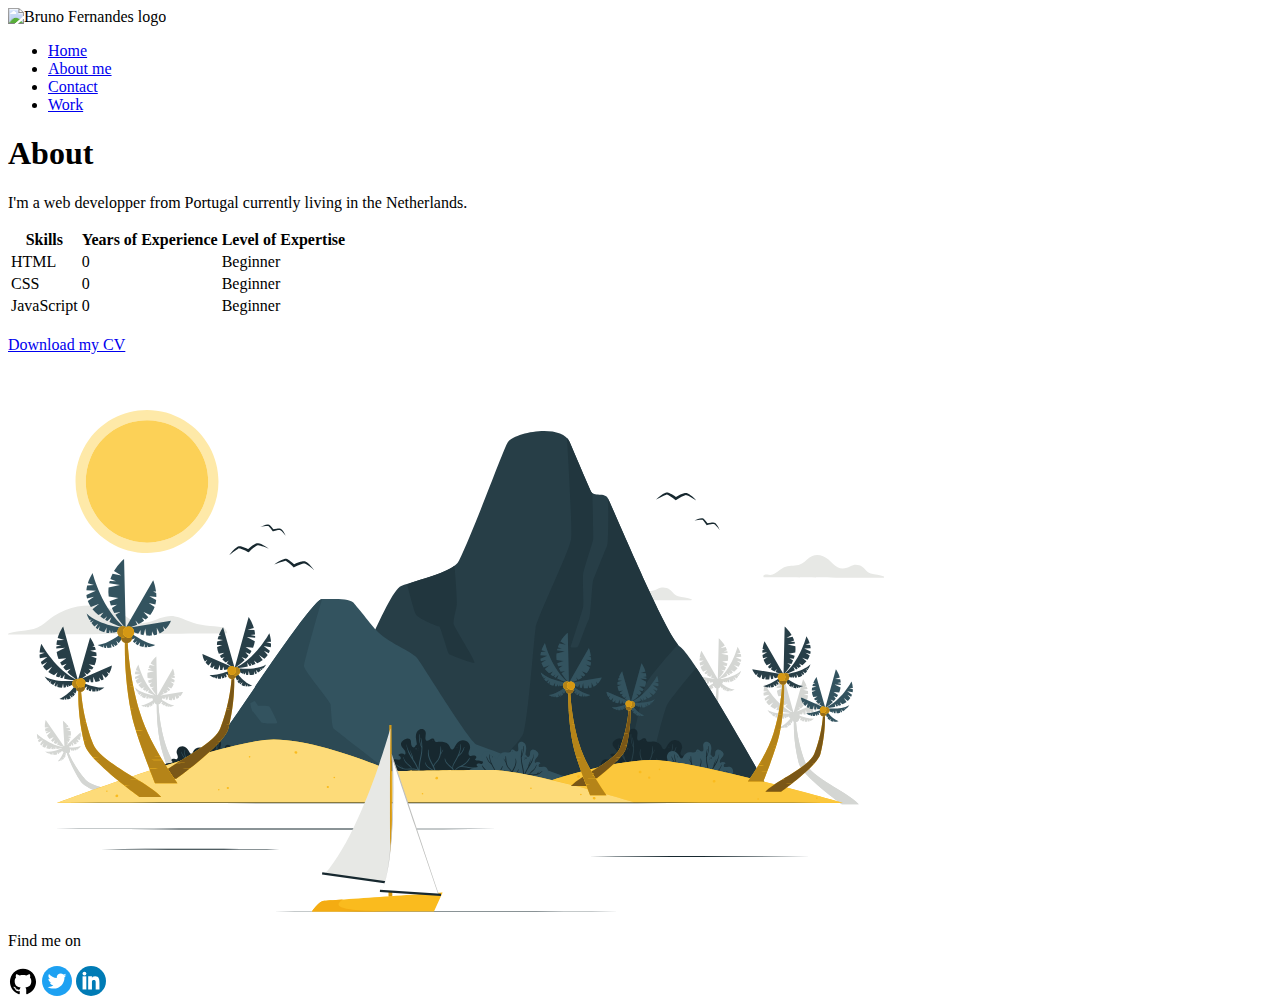
==== about.html @ 353345df "General Changes" ====
<!DOCTYPE html>
<html lang="en">

<head>
  <meta charset="UTF-8">
  <meta name="viewport" content="width=device-width, initial-scale=1.0">
  <title>About Bruno</title>
  <link rel="icon" type="image/png" href="img/favicon-32x32.png" sizes="32x32">
  <link rel="icon" type="image/png" href="img/favicon-16x16.png" sizes="16x16">
  <link rel="stylesheet" type="text/css" href="CSS/style.production.css">
  <link rel="stylesheet" href="https://cdnjs.cloudflare.com/ajax/libs/normalize/8.0.1/normalize.min.css"
    integrity="sha512-NhSC1YmyruXifcj/KFRWoC561YpHpc5Jtzgvbuzx5VozKpWvQ+4nXhPdFgmx8xqexRcpAglTj9sIBWINXa8x5w=="
    crossorigin="anonymous" referrerpolicy="no-referrer">
  <link rel="preconnect" href="https://fonts.googleapis.com">
  <link rel="preconnect" href="https://fonts.gstatic.com" crossorigin>
  <link href="https://fonts.googleapis.com/css2?family=Outfit:wght@400;700&display=swap" rel="stylesheet">
</head>

<body>
  <header class="page-header">
    <img src="img/bruno-logo.png" width="200" alt="Bruno Fernandes logo">
    <nav class="main-navigation page-header__item">
      <ul role="menubar" class="navigation-list">
        <li role="presentation">
          <a href="index.html" role="menuitem" class="navigation-list__item navigation-list__item">Home</a>
        </li>
        <li role="presentation">
          <a href="about.html" role="menuitem" class="navigation-list__item--active">About me</a>
        </li>
        <li role="presentation">
          <a href="contact.html" role="menuitem" class="navigation-list__item">Contact</a>
        </li>
        <li role="presentation">
          <a href="work.html" class="navigation-list__item" role="menuitem">Work</a>
        </li>
      </ul>
    </nav>
  </header>

  <main class="profile">
    <h1>About</h1>
    <p>
      I'm a web developper from Portugal currently living in the Netherlands.
    </p>

    <table>
      <thead>
        <tr>
          <th>Skills</th>
          <th>Years of Experience</th>
          <th>Level of Expertise</th>
        </tr>
      </thead>
      <tbody>
        <tr>
          <td>HTML</td>
          <td>0</td>
          <td>Beginner</td>
        </tr>
        <tr>
          <td>CSS</td>
          <td>0</td>
          <td>Beginner</td>
        </tr>
        <tr>
          <td>JavaScript</td>
          <td>0</td>
          <td>Beginner</td>
        </tr>
      </tbody>
    </table>
    <br>
    <a href="files/cv.pdf" class="button" download>Download my CV</a>
    <br>
    <br>
    <xml version="1.0" encoding="UTF-8" standalone="no">
      <!-- Created with Inkscape (http://www.inkscape.org/) -->

      <svg version="1.1" id="svg1" width="876.44" height="540.41333" viewBox="0 0 876.44 540.41333"
        sodipodi:docname="7185716.svg" inkscape:version="1.3 (0e150ed, 2023-07-21)"
        xmlns:inkscape="http://www.inkscape.org/namespaces/inkscape"
        xmlns:sodipodi="http://sodipodi.sourceforge.net/DTD/sodipodi-0.dtd" xmlns="http://www.w3.org/2000/svg"
        xmlns:svg="http://www.w3.org/2000/svg">
        <defs id="defs1" />

        <g id="g1" inkscape:groupmode="layer" inkscape:label="1">
          <g id="group-R5">
            <path id="path2"
              d="m 4245.75,3150.66 c 49.44,0 1283.16,8.59 1631.64,8.59 24.38,0 -6.43,42.2 -19.86,45.14 -42.86,9.38 -87.49,9.87 -131.04,14.38 -43.7,4.55 -84.35,14.17 -124.88,31.29 -34.28,14.46 -68.49,31.21 -105.63,36.99 -71.8,11.26 -134.77,-27.64 -202.11,-44.82 -43.76,-11.14 -83.49,-6.65 -122.4,16.73 -31.14,18.67 -59.43,41.06 -91.97,57.56 -123.62,62.43 -274.2,68.19 -403.16,18.47 -30.82,-11.94 -60.55,-26.98 -88.19,-45.15 -32.88,-21.57 -61.24,-49.16 -94.23,-70.47 -73.08,-47.3 -163.42,-31.91 -243.12,-59.01 -4.39,-1.47 -9.32,-9.7 -5.05,-9.7"
              style="
                fill: #ffffff;
                fill-opacity: 1;
                fill-rule: nonzero;
                stroke: none;
              " transform="matrix(0.13333333,0,0,-0.13333333,0,540.41333)" />
            <path id="path3"
              d="m 1.63672,2083.85 c 49.43748,0 1283.16328,8.59 1631.64328,8.59 24.37,0 -6.43,42.2 -19.87,45.13 -42.86,9.39 -87.49,9.87 -131.03,14.38 -43.71,4.55 -84.36,14.17 -124.88,31.29 -34.28,14.47 -68.49,31.21 -105.63,37 -71.8,11.25 -134.78,-27.64 -202.11,-44.82 -43.77,-11.15 -83.494,-6.65 -122.405,16.72 -31.136,18.67 -59.425,41.07 -91.972,57.56 -123.613,62.43 -274.195,68.2 -403.153,18.47 -30.828,-11.93 -60.55,-26.98 -88.195,-45.14 -32.879,-21.57 -61.238,-49.16 -94.23,-70.48 -73.082,-47.29 -163.4222,-31.9 -243.12141,-59.01 -4.38281,-1.46 -9.3125,-9.69 -5.04687,-9.69"
              style="
                fill: #e7e8e5;
                fill-opacity: 1;
                fill-rule: nonzero;
                stroke: none;
              " transform="matrix(0.13333333,0,0,-0.13333333,0,540.41333)" />
            <path id="path4"
              d="m 2249.28,3802.15 c 72.16,0 1286.36,-7.99 1362.67,-5.56 5.48,0.15 8.42,8.22 2.98,10.92 -48.11,23.82 -102.68,19.04 -152.66,35.89 -29.42,9.9 -47.48,29.14 -67.89,51.19 -17.62,19.08 -38.07,33.7 -63.18,41.25 -22.21,6.66 -46.23,7.52 -68.79,2.16 -24.64,-5.87 -46.03,-19.98 -69.53,-28.87 -58.33,-22.02 -115.01,-1.1 -156.65,42.07 -34.36,35.57 -68.13,69.14 -114.82,88.3 -39.1,16.05 -82.5,19.39 -121.63,1.68 -44.54,-20.17 -75.1,-60.76 -116.93,-85.16 -49.6,-28.99 -108.9,-22.13 -163.67,-30.87 -54.92,-8.77 -96.83,-54.88 -144.86,-81.44 -16.41,-9.09 -33.22,-16.69 -52.37,-16.22 -10.74,0.28 -21.28,3.17 -31.89,4.51 -16.53,2.04 -32.24,1.56 -43.36,-12.23 -2.71,-3.36 -2.15,-17.62 2.58,-17.62"
              style="
                fill: #ffffff;
                fill-opacity: 1;
                fill-rule: nonzero;
                stroke: none;
              " transform="matrix(0.13333333,0,0,-0.13333333,0,540.41333)" />
            <path id="path5" class="cloud-left"
              d="m 1788.28,3093.52 c 47.72,0 850.77,-5.28 901.24,-3.67 3.63,0.1 5.57,5.44 1.97,7.22 -31.81,15.76 -67.9,12.6 -100.96,23.74 -19.46,6.55 -31.4,19.27 -44.9,33.86 -11.66,12.62 -25.18,22.28 -41.79,27.28 -14.69,4.41 -30.57,4.97 -45.5,1.43 -16.29,-3.89 -30.44,-13.22 -45.98,-19.1 -38.58,-14.56 -76.07,-0.73 -103.61,27.83 -22.72,23.52 -45.06,45.73 -75.94,58.39 -25.85,10.63 -54.56,12.83 -80.44,1.12 -29.46,-13.35 -49.67,-40.19 -77.34,-56.33 -32.8,-19.17 -72.02,-14.63 -108.24,-20.41 -36.33,-5.81 -64.05,-36.3 -95.81,-53.86 -10.86,-6.02 -21.97,-11.04 -34.64,-10.73 -7.1,0.18 -14.07,2.1 -21.09,2.98 -10.94,1.34 -21.33,1.03 -28.68,-8.09 -1.79,-2.22 -1.43,-11.66 1.71,-11.66"
              style="
                fill: #ffffff;
                fill-opacity: 1;
                fill-rule: nonzero;
                stroke: none;
              " transform="matrix(0.13333333,0,0,-0.13333333,0,540.41333)" />
            <path id="path6"
              d="m 4223.51,2344.73 c 47.72,0 850.78,-5.28 901.25,-3.68 3.63,0.11 5.57,5.44 1.97,7.23 -31.82,15.75 -67.91,12.59 -100.97,23.73 -19.45,6.56 -31.4,19.28 -44.9,33.87 -11.65,12.61 -25.18,22.27 -41.78,27.28 -14.7,4.4 -30.58,4.97 -45.5,1.42 -16.3,-3.89 -30.44,-13.21 -45.99,-19.09 -38.57,-14.56 -76.06,-0.73 -103.61,27.82 -22.72,23.53 -45.05,45.73 -75.93,58.4 -25.86,10.62 -54.56,12.82 -80.45,1.11 -29.46,-13.34 -49.66,-40.18 -77.33,-56.32 -32.81,-19.17 -72.03,-14.64 -108.25,-20.42 -36.32,-5.8 -64.05,-36.29 -95.81,-53.86 -10.85,-6.01 -21.97,-11.04 -34.64,-10.73 -7.1,0.19 -14.07,2.1 -21.09,2.98 -10.93,1.35 -21.32,1.04 -28.68,-8.08 -1.78,-2.23 -1.42,-11.66 1.71,-11.66"
              style="
                fill: #e7e8e5;
                fill-opacity: 1;
                fill-rule: nonzero;
                stroke: none;
              " transform="matrix(0.13333333,0,0,-0.13333333,0,540.41333)" />
            <path id="path7"
              d="m 5668.17,2514.52 c 47.72,0 850.78,-5.29 901.25,-3.68 3.63,0.1 5.57,5.44 1.97,7.23 -31.82,15.75 -67.91,12.59 -100.97,23.73 -19.45,6.55 -31.4,19.28 -44.89,33.86 -11.66,12.62 -25.19,22.28 -41.8,27.28 -14.68,4.41 -30.57,4.98 -45.49,1.43 -16.3,-3.89 -30.44,-13.22 -45.99,-19.1 -38.57,-14.56 -76.06,-0.72 -103.6,27.83 -22.73,23.52 -45.06,45.73 -75.94,58.4 -25.86,10.62 -54.56,12.82 -80.45,1.11 -29.45,-13.34 -49.66,-40.18 -77.33,-56.32 -32.8,-19.18 -72.03,-14.64 -108.25,-20.42 -36.32,-5.8 -64.04,-36.3 -95.81,-53.86 -10.85,-6.01 -21.97,-11.04 -34.64,-10.73 -7.1,0.18 -14.07,2.1 -21.09,2.98 -10.93,1.35 -21.32,1.04 -28.68,-8.08 -1.78,-2.23 -1.42,-11.66 1.71,-11.66"
              style="
                fill: #e7e8e5;
                fill-opacity: 1;
                fill-rule: nonzero;
                stroke: none;
              " transform="matrix(0.13333333,0,0,-0.13333333,0,540.41333)" />
            <path id="path8"
              d="m 5907.66,1490.36 c 0,0 -2.48,-177.89 73.26,-368.34 43.68,-109.83 322.93,-223.829 399.54,-310.309 h -127.45 c 0,0 -297.53,212.389 -321.85,307.859 -54.23,212.85 -33.08,373.83 -33.08,373.83 l 9.58,-3.04"
              style="
                fill: #d4d6d3;
                fill-opacity: 1;
                fill-rule: nonzero;
                stroke: none;
              " transform="matrix(0.13333333,0,0,-0.13333333,0,540.41333)" />
            <path id="path9"
              d="m 6380.46,811.711 h -127.45 c 0,0 -4.22,3.008 -11.71,8.48 h 25.78 v 0 0 0 c 0,0 -0.9,0.258 -2.65,0.758 35.83,0.071 71.36,0.141 106.98,0.199 3.27,-3.179 6.29,-6.328 9.05,-9.437 m -9.89,10.258 c -36.77,0.082 -73.46,0.152 -110.45,0.211 -6.89,1.968 -18.76,5.351 -34.94,9.91 -54.38,40.469 -175.5,133.73 -244.64,211.3 1.56,0 3.16,0.05 4.72,0.09 10.59,0.15 21.18,0.4 31.77,0.94 -10.59,0.44 -21.18,0.69 -31.77,0.89 -2.17,0.05 -4.34,0.09 -6.5,0.09 l 0.19,-0.22 c -0.66,0.75 -1.33,1.51 -1.98,2.26 11.31,10.13 22.38,20.36 32.92,30.53 81.66,-91.349 284.71,-182.681 360.68,-256.001 M 5947.1,1086.16 c -7.86,12.16 -13.4,23.43 -15.94,33.41 -30.45,119.52 -37.14,222.69 -37.14,290.18 0,7.5 0.08,14.56 0.22,21.15 3.82,-2.16 8.22,-3.38 12.89,-3.38 0.32,0 0.65,0 0.98,0.02 0.83,0.03 1.64,0.09 2.45,0.2 5.64,-68.42 22.16,-184.52 70.36,-305.72 1,-2.51 2.12,-5.03 3.37,-7.55 -11.48,-9.47 -23.99,-18.92 -37.19,-28.31"
              style="
                fill: #d4d6d3;
                fill-opacity: 1;
                fill-rule: nonzero;
                stroke: none;
              " transform="matrix(0.13333333,0,0,-0.13333333,0,540.41333)" />
            <path id="path10"
              d="m 6165.2,877.98 c 0.98,-0.789 1.97,-1.531 2.9,-2.269 5.03,0.051 10.1,0.098 15.12,0.199 10.59,0.199 21.23,0.442 31.82,0.942 -10.59,0.488 -21.23,0.726 -31.82,0.929 -6.01,0.098 -12.02,0.149 -18.02,0.199"
              style="
                fill: #d4d6d3;
                fill-opacity: 1;
                fill-rule: nonzero;
                stroke: none;
              " transform="matrix(0.13333333,0,0,-0.13333333,0,540.41333)" />
            <path id="path11"
              d="m 6188.54,914.629 c 5.27,-0.297 10.59,-0.399 15.86,-0.637 l 15.91,-0.301 c 6.85,-0.152 13.7,-0.203 20.55,-0.25 -1.29,0.789 -2.52,1.528 -3.8,2.321 -5.56,-0.051 -11.13,-0.102 -16.75,-0.25 l -15.91,-0.293 c -5.27,-0.199 -10.59,-0.348 -15.86,-0.59"
              style="
                fill: #d4d6d3;
                fill-opacity: 1;
                fill-rule: nonzero;
                stroke: none;
              " transform="matrix(0.13333333,0,0,-0.13333333,0,540.41333)" />
            <path id="path12"
              d="m 6224.3,906.449 c 5.32,-0.25 10.6,-0.39 15.91,-0.59 l 13.35,-0.3 c -0.93,0.543 -1.82,1.14 -2.75,1.73 l -10.6,-0.25 c -5.31,-0.199 -10.59,-0.34 -15.91,-0.59"
              style="
                fill: #d4d6d3;
                fill-opacity: 1;
                fill-rule: nonzero;
                stroke: none;
              " transform="matrix(0.13333333,0,0,-0.13333333,0,540.41333)" />
            <path id="path13"
              d="m 5999.15,1023.39 1.28,-1.33 c 6.35,0.14 12.66,0.34 19.01,0.64 -6.74,0.34 -13.54,0.49 -20.29,0.69"
              style="
                fill: #d4d6d3;
                fill-opacity: 1;
                fill-rule: nonzero;
                stroke: none;
              " transform="matrix(0.13333333,0,0,-0.13333333,0,540.41333)" />
            <path id="path14"
              d="m 5978.76,1045.4 1.72,-2.01 c 1.58,0 3.2,0.04 4.78,0.09 10.59,0.15 21.18,0.4 31.77,0.94 -10.59,0.44 -21.18,0.69 -31.77,0.89 -2.17,0.05 -4.34,0.09 -6.5,0.09"
              style="
                fill: #d4d6d3;
                fill-opacity: 1;
                fill-rule: nonzero;
                stroke: none;
              " transform="matrix(0.13333333,0,0,-0.13333333,0,540.41333)" />
            <path id="path15"
              d="m 5924.95,1145.12 0.31,-1.33 c 6.41,0.15 12.86,0.34 19.27,0.66 -6.54,0.29 -13.05,0.5 -19.58,0.67"
              style="
                fill: #d4d6d3;
                fill-opacity: 1;
                fill-rule: nonzero;
                stroke: none;
              " transform="matrix(0.13333333,0,0,-0.13333333,0,540.41333)" />
            <path id="path16"
              d="m 5911.56,1242.58 c 5.3,-0.26 10.6,-0.38 15.9,-0.6 l 14.59,-0.32 -0.46,1.79 -14.13,-0.29 c -5.3,-0.19 -10.6,-0.31 -15.9,-0.58"
              style="
                fill: #d4d6d3;
                fill-opacity: 1;
                fill-rule: nonzero;
                stroke: none;
              " transform="matrix(0.13333333,0,0,-0.13333333,0,540.41333)" />
            <path id="path17"
              d="m 5896.87,1331.24 0.06,-0.74 c 3.16,0.09 6.32,0.24 9.48,0.38 -3.16,0.15 -6.35,0.27 -9.54,0.36" style="
                fill: #d4d6d3;
                fill-opacity: 1;
                fill-rule: nonzero;
                stroke: none;
              " transform="matrix(0.13333333,0,0,-0.13333333,0,540.41333)" />
            <path id="path18"
              d="m 5923.67,1254.52 c 5.09,-0.27 10.2,-0.39 15.28,-0.56 l -0.28,1.14 c -4.99,-0.19 -10.01,-0.31 -15,-0.58"
              style="
                fill: #d4d6d3;
                fill-opacity: 1;
                fill-rule: nonzero;
                stroke: none;
              " transform="matrix(0.13333333,0,0,-0.13333333,0,540.41333)" />
            <path id="path19"
              d="m 6001.07,1638.33 -32.53,-0.28 31.98,-12.05 c -1.23,-13.63 -4.62,-27.65 -11,-41.63 l -34.15,6.04 27.68,-18.42 c -2.55,-4.33 -5.41,-8.63 -8.63,-12.89 l -20.32,4.5 13.9,-12.47 c -6.12,-7.13 -13.26,-14.17 -21.53,-21.01 l -18.69,12.59 13.11,-17.04 c -13.6,-10.55 -30,-20.63 -49.65,-30.04 l 71.76,252.26 c 0,0 14.87,-19.33 26.03,-48.47 -13.5,-3.15 -13.5,-3.15 -13.5,-3.15 l 16.06,-3.89 c 1.87,-5.53 3.6,-11.34 5.03,-17.41 l -32.7,-4.69 35.56,-10.18 c 1.03,-7.06 1.61,-14.33 1.59,-21.77"
              style="
                fill: #d4d6d3;
                fill-opacity: 1;
                fill-rule: nonzero;
                stroke: none;
              " transform="matrix(0.13333333,0,0,-0.13333333,0,540.41333)" />
            <path id="path20"
              d="m 6075.6,1536.72 -15.12,11.04 10.87,-17.63 c -4.58,-6.53 -10.22,-12.97 -17.18,-18.88 l -19.97,22.31 8.81,-30.52 c -4.05,-2.57 -8.45,-4.94 -13.2,-7.07 l -13.54,16.28 4.18,-20.03 c -7.57,-2.64 -15.94,-4.73 -25.22,-6.07 l -12.9,31.03 -0.76,-32.44 c -4.43,-0.29 -9.04,-0.42 -13.83,-0.38 l -5.26,21.18 -6.65,-20.73 c -18.57,1.14 -39.68,4.67 -63.68,11.21 l 198.69,86.58 c 0,0 -1.26,-22.45 -15.24,-45.88"
              style="
                fill: #d4d6d3;
                fill-opacity: 1;
                fill-rule: nonzero;
                stroke: none;
              " transform="matrix(0.13333333,0,0,-0.13333333,0,540.41333)" />
            <path id="path21"
              d="m 5892.17,1495.67 c -25.29,16.29 -45.92,33 -62.63,49.8 l 19.24,19.09 -26.49,-11.55 c -6.1,6.58 -11.62,13.18 -16.58,19.76 l 19.27,20.99 -27.1,-9.96 c -3.9,5.83 -7.4,11.64 -10.51,17.43 l 36.44,24.49 -45.92,-4.19 c -5.62,14.04 -9.15,27.81 -11.1,41.12 v 0.02 l 49.22,24.82 -51.04,-4.27 c -0.14,3.72 -0.14,7.37 -0.04,10.98 l 28.49,5.99 -27.94,4.19 c 0.75,9.25 2.14,18.07 3.97,26.46 l 42.44,1.56 -38.96,12.17 c 11.76,40.82 32.24,67.35 32.24,67.35 l 87,-316.25"
              style="
                fill: #d4d6d3;
                fill-opacity: 1;
                fill-rule: nonzero;
                stroke: none;
              " transform="matrix(0.13333333,0,0,-0.13333333,0,540.41333)" />
            <path id="path22"
              d="m 5810.64,1505.62 2.99,24.6 -13.61,-22 H 5800 c -3.95,1.03 -7.92,2.14 -11.91,3.36 l 5.47,17.9 -11.81,-15.92 c -6.45,2.1 -12.9,4.45 -19.28,7.07 l 9.67,22.22 -20.58,-17.42 c -11.86,5.57 -23.27,12.18 -33.68,20.04 l 23.06,31.26 -33.14,-22.99 c -7.83,7.05 -14.91,14.96 -20.86,23.83 l 23.97,26.18 -30.17,-15.94 c -2.63,4.92 -4.96,10.09 -6.91,15.55 l 38.3,29.93 -43.91,-8.23 c -1.19,7.22 -1.83,14.84 -1.82,22.9 l 30.55,9.66 -30.18,1.47 c 1.03,15.71 4.32,32.9 10.3,51.76 0,0 86.61,-160.9 215.09,-215.18 0,0 -37.27,-0.15 -81.52,9.95"
              style="
                fill: #d4d6d3;
                fill-opacity: 1;
                fill-rule: nonzero;
                stroke: none;
              " transform="matrix(0.13333333,0,0,-0.13333333,0,540.41333)" />
            <path id="path23"
              d="m 5840.76,1461.47 -7.83,9.41 4.65,-10.69 c -3.01,-1.18 -6,-2.19 -8.94,-3.08 l -7.14,13.35 -0.34,-15.28 c -4.39,-0.99 -8.7,-1.65 -12.89,-2.04 l -3.91,24.06 -5.99,-24.44 c -9.69,0.08 -18.78,1.67 -27.23,4.25 l -0.69,18.95 -5.86,-16.68 c -3.63,1.4 -7.13,2.96 -10.5,4.68 l 6.77,22.21 -14.45,-17.93 c -6.18,3.75 -11.84,7.91 -16.96,12.2 l 7.44,14.25 -11.14,-11.04 c -1.88,1.7 -3.7,3.4 -5.4,5.09 l 5.4,8.16 -8.65,-4.89 c -13.61,14.16 -20.93,26.7 -20.93,26.7 72.23,-42.22 196.38,-22.73 196.38,-22.73 -18.3,-16.71 -35.61,-27.78 -51.79,-34.51"
              style="
                fill: #d4d6d3;
                fill-opacity: 1;
                fill-rule: nonzero;
                stroke: none;
              " transform="matrix(0.13333333,0,0,-0.13333333,0,540.41333)" />
            <path id="path24"
              d="m 6016.76,1435.54 -5.58,9.15 1.34,-10.65 c -3.71,-1.21 -7.68,-2.22 -11.85,-2.95 l -3.29,17.38 -2.71,-18.22 c -5.84,-0.6 -12.05,-0.63 -18.57,0.2 l -1.6,17.51 -7.48,-15.87 c -3.98,0.96 -8.03,2.23 -12.18,3.9 l 3.81,14.62 -8.68,-12.49 c -3.06,1.4 -6.14,3.04 -9.25,4.89 l 5.89,17.9 -15.49,-11.52 c -2.98,2.2 -5.98,4.59 -9.01,7.25 l 6.49,9.14 -10.02,-5.95 c -9.86,9.18 -19.92,20.93 -29.98,35.71 0,0 91.41,-45.77 158.4,-41.96 0,0 -11.52,-11.03 -30.24,-18.04"
              style="
                fill: #d4d6d3;
                fill-opacity: 1;
                fill-rule: nonzero;
                stroke: none;
              " transform="matrix(0.13333333,0,0,-0.13333333,0,540.41333)" />
            <path id="path25"
              d="m 5877.22,1419.39 -13.92,8.24 10.5,-13.99 c -2.68,-4.09 -5.54,-7.69 -8.59,-10.81 l -11.6,6.48 7.9,-10 c -1.6,-1.47 -3.27,-2.8 -4.98,-4.04 l -14.34,12.97 7.48,-17.27 c -5.98,-3.28 -12.2,-5.43 -18.29,-6.8 l -9,11.65 2.5,-12.77 c -2.99,-0.41 -5.91,-0.64 -8.75,-0.76 l -5.22,12.26 0.14,-12.28 c -16.18,0.29 -28.28,4.48 -28.28,4.48 65.85,26.22 109.2,101.89 109.2,101.89 -0.46,-31.1 -6.17,-53.41 -14.75,-69.25"
              style="
                fill: #d4d6d3;
                fill-opacity: 1;
                fill-rule: nonzero;
                stroke: none;
              " transform="matrix(0.13333333,0,0,-0.13333333,0,540.41333)" />
            <path id="path26"
              d="m 5933.42,1454.78 c 0.54,-14.51 -10.8,-26.71 -25.31,-27.24 -14.52,-0.54 -26.71,10.8 -27.25,25.31 -0.53,14.52 10.8,26.72 25.32,27.25 14.51,0.53 26.71,-10.8 27.24,-25.32"
              style="
                fill: #d4d6d3;
                fill-opacity: 1;
                fill-rule: nonzero;
                stroke: none;
              " transform="matrix(0.13333333,0,0,-0.13333333,0,540.41333)" />
            <path id="path27"
              d="m 5907.13,1427.52 c -13.17,0 -24.23,9.75 -26.03,22.62 0.82,-0.08 1.64,-0.12 2.48,-0.12 0.32,0 0.65,0.01 0.98,0.02 6.55,0.24 12.46,2.86 16.91,6.99 2.59,-0.85 5.35,-1.31 8.22,-1.31 0.32,0 0.65,0.01 0.98,0.02 8.11,0.3 15.22,4.23 19.83,10.18 1.74,-3.35 2.78,-7.12 2.92,-11.14 0.02,-0.34 0.02,-0.68 0.02,-1.02 -0.02,-14.06 -11.16,-25.7 -25.33,-26.22 -0.33,-0.02 -0.66,-0.02 -0.98,-0.02"
              style="
                fill: #d4d6d3;
                fill-opacity: 1;
                fill-rule: nonzero;
                stroke: none;
              " transform="matrix(0.13333333,0,0,-0.13333333,0,540.41333)" />
            <path id="path28"
              d="m 5909.88,1477.29 c 0.53,-14.52 -10.8,-26.72 -25.32,-27.25 -14.51,-0.53 -26.71,10.8 -27.24,25.31 -0.54,14.52 10.8,26.72 25.31,27.25 14.52,0.53 26.71,-10.8 27.25,-25.31"
              style="
                fill: #d4d6d3;
                fill-opacity: 1;
                fill-rule: nonzero;
                stroke: none;
              " transform="matrix(0.13333333,0,0,-0.13333333,0,540.41333)" />
            <path id="path29"
              d="m 5883.58,1450.02 c -12.29,0 -22.74,8.5 -25.54,20.1 -0.41,1.68 -0.66,3.43 -0.72,5.23 -0.02,0.34 -0.02,0.68 -0.02,1.02 0.02,14.06 11.16,25.71 25.33,26.23 0.33,0.01 0.66,0.02 0.98,0.02 2.87,0 5.63,-0.46 8.22,-1.31 -5.19,-4.81 -8.42,-11.68 -8.42,-19.24 -0.01,-0.34 0,-0.68 0.01,-1.02 0.42,-11.3 7.91,-20.67 18.05,-24.02 -4.45,-4.13 -10.36,-6.75 -16.91,-6.99 -0.33,-0.01 -0.66,-0.02 -0.98,-0.02"
              style="
                fill: #d4d6d3;
                fill-opacity: 1;
                fill-rule: nonzero;
                stroke: none;
              " transform="matrix(0.13333333,0,0,-0.13333333,0,540.41333)" />
            <path id="path30"
              d="m 5935.98,1482.98 c 0.54,-14.51 -10.8,-26.71 -25.31,-27.24 -14.52,-0.54 -26.71,10.8 -27.25,25.31 -0.53,14.52 10.8,26.72 25.32,27.25 14.51,0.53 26.71,-10.8 27.24,-25.32"
              style="
                fill: #d4d6d3;
                fill-opacity: 1;
                fill-rule: nonzero;
                stroke: none;
              " transform="matrix(0.13333333,0,0,-0.13333333,0,540.41333)" />
            <path id="path31"
              d="m 5909.69,1455.72 c -2.87,0 -5.63,0.46 -8.22,1.31 -10.14,3.35 -17.63,12.72 -18.05,24.02 -0.01,0.34 -0.02,0.68 -0.01,1.02 0.01,14.06 11.15,25.71 25.33,26.23 0.33,0.01 0.65,0.02 0.98,0.02 14.08,0 25.74,-11.15 26.26,-25.34 0.02,-0.34 0.02,-0.68 0.02,-1.01 -0.02,-14.07 -11.16,-25.71 -25.33,-26.23 -0.33,-0.01 -0.66,-0.02 -0.98,-0.02"
              style="
                fill: #d4d6d3;
                fill-opacity: 1;
                fill-rule: nonzero;
                stroke: none;
              " transform="matrix(0.13333333,0,0,-0.13333333,0,540.41333)" />
            <path id="path32"
              d="m 5316.56,1737.38 c 0,0 1.95,-179.36 -57.61,-371.39 -34.34,-110.74 -106.43,-225.69 -166.67,-312.89 h 100.21 c 0,0 86.47,214.15 105.59,310.42 42.64,214.6 26.01,376.93 26.01,376.93 l -7.53,-3.07"
              style="
                fill: #d4d6d3;
                fill-opacity: 1;
                fill-rule: nonzero;
                stroke: none;
              " transform="matrix(0.13333333,0,0,-0.13333333,0,540.41333)" />
            <path id="path33"
              d="m 5325,1576.25 v 0.01 l 0.04,0.66 c -0.01,-0.23 -0.02,-0.44 -0.04,-0.67 m -0.4,0.68 c -5.56,9.17 -11.1,18.31 -16.61,27.36 3.35,29.19 5.4,54.84 6.64,75.64 1.58,-0.32 3.21,-0.48 4.86,-0.48 1.71,0 3.44,0.18 5.18,0.54 0.81,0.18 1.61,0.39 2.38,0.63 0.15,-7.54 0.24,-15.73 0.24,-24.52 -0.01,-22.64 -0.59,-49.27 -2.25,-79.16 -0.15,0 -0.3,-0.01 -0.44,-0.01"
              style="
                fill: #d4d6d3;
                fill-opacity: 1;
                fill-rule: nonzero;
                stroke: none;
              " transform="matrix(0.13333333,0,0,-0.13333333,0,540.41333)" />
            <path id="path34"
              d="m 5218.59,1119.94 -0.88,-2.33 c -4.85,0.05 -9.72,0.12 -14.57,0.24 -8.33,0.2 -16.69,0.41 -25.02,0.93 8.33,0.51 16.69,0.73 25.02,0.92 5.14,0.15 10.31,0.2 15.45,0.24"
              style="
                fill: #d4d6d3;
                fill-opacity: 1;
                fill-rule: nonzero;
                stroke: none;
              " transform="matrix(0.13333333,0,0,-0.13333333,0,540.41333)" />
            <path id="path35"
              d="m 5209.77,1156.86 c -4.17,-0.27 -8.33,-0.39 -12.5,-0.61 l -12.5,-0.32 c -8.36,-0.24 -16.69,-0.26 -25.02,-0.29 h -0.71 l 1.49,2.44 c 8.06,-0.03 16.15,-0.05 24.24,-0.3 l 12.5,-0.31 c 4.17,-0.22 8.33,-0.34 12.5,-0.61"
              style="
                fill: #d4d6d3;
                fill-opacity: 1;
                fill-rule: nonzero;
                stroke: none;
              " transform="matrix(0.13333333,0,0,-0.13333333,0,540.41333)" />
            <path id="path36"
              d="m 5196.81,1173.06 c -4.17,-0.27 -8.34,-0.39 -12.5,-0.58 l -12.5,-0.34 c -0.98,-0.03 -1.95,-0.05 -2.93,-0.08 l 1.17,1.98 1.76,-0.03 12.5,-0.34 c 4.16,-0.22 8.33,-0.34 12.5,-0.61"
              style="
                fill: #d4d6d3;
                fill-opacity: 1;
                fill-rule: nonzero;
                stroke: none;
              " transform="matrix(0.13333333,0,0,-0.13333333,0,540.41333)" />
            <path id="path37"
              d="m 5271,1266.58 -0.49,-1.44 c -5.53,0.14 -11.04,0.37 -16.57,0.71 5.68,0.34 11.36,0.56 17.06,0.73" style="
                fill: #d4d6d3;
                fill-opacity: 1;
                fill-rule: nonzero;
                stroke: none;
              " transform="matrix(0.13333333,0,0,-0.13333333,0,540.41333)" />
            <path id="path38"
              d="m 5278.09,1288.82 -0.71,-2.19 c -2.72,0.02 -5.43,0.07 -8.16,0.15 -8.33,0.19 -16.66,0.43 -25,0.95 8.34,0.48 16.67,0.73 25,0.92 2.95,0.08 5.92,0.12 8.87,0.17"
              style="
                fill: #d4d6d3;
                fill-opacity: 1;
                fill-rule: nonzero;
                stroke: none;
              " transform="matrix(0.13333333,0,0,-0.13333333,0,540.41333)" />
            <path id="path39"
              d="m 5302.97,1389.28 -0.25,-1.34 c -5.04,0.15 -10.11,0.34 -15.15,0.66 5.14,0.29 10.26,0.51 15.4,0.68"
              style="
                fill: #d4d6d3;
                fill-opacity: 1;
                fill-rule: nonzero;
                stroke: none;
              " transform="matrix(0.13333333,0,0,-0.13333333,0,540.41333)" />
            <path id="path40"
              d="m 5313.49,1487.55 c -4.16,-0.27 -8.33,-0.39 -12.5,-0.61 l -11.47,-0.32 0.36,1.8 11.11,-0.29 c 4.17,-0.19 8.34,-0.32 12.5,-0.58"
              style="
                fill: #d4d6d3;
                fill-opacity: 1;
                fill-rule: nonzero;
                stroke: none;
              " transform="matrix(0.13333333,0,0,-0.13333333,0,540.41333)" />
            <path id="path41"
              d="m 5325.04,1576.94 -0.05,-0.75 c -2.48,0.1 -4.97,0.24 -7.45,0.39 2.48,0.14 4.99,0.27 7.5,0.36" style="
                fill: #d4d6d3;
                fill-opacity: 1;
                fill-rule: nonzero;
                stroke: none;
              " transform="matrix(0.13333333,0,0,-0.13333333,0,540.41333)" />
            <path id="path42"
              d="m 5303.97,1499.58 c -4,-0.26 -8.02,-0.39 -12.02,-0.56 l 0.22,1.15 c 3.93,-0.2 7.87,-0.32 11.8,-0.59"
              style="
                fill: #d4d6d3;
                fill-opacity: 1;
                fill-rule: nonzero;
                stroke: none;
              " transform="matrix(0.13333333,0,0,-0.13333333,0,540.41333)" />
            <path id="path43"
              d="m 5190.84,1852.2 29.94,7.22 -26.59,-18.41 c 4.26,-12.24 10.59,-24.33 19.67,-35.71 l 29.97,13.4 -21.18,-23.27 c 3.33,-3.39 6.95,-6.69 10.88,-9.86 l 17.63,8.81 -9.9,-14.65 c 7.26,-5.15 15.43,-9.97 24.6,-14.35 l 14.27,15.86 -8.12,-18.67 c 14.91,-6.56 32.29,-12.04 52.49,-16.17 l -123.88,215.16 c 0,0 -9.21,-21.16 -12.76,-50.49 13.13,0.21 13.13,0.21 13.13,0.21 l -13.86,-7.27 c -0.45,-5.5 -0.7,-11.24 -0.62,-17.14 l 31.11,3.21 -30.31,-17.52 c 0.67,-6.72 1.81,-13.52 3.53,-20.36"
              style="
                fill: #d4d6d3;
                fill-opacity: 1;
                fill-rule: nonzero;
                stroke: none;
              " transform="matrix(0.13333333,0,0,-0.13333333,0,540.41333)" />
            <path id="path44"
              d="m 5145.76,1741.76 11.34,13.62 -5.92,-18.69 c 5.7,-4.95 12.37,-9.56 20.11,-13.4 l 13.21,25.08 -1.07,-30.05 c 4.31,-1.42 8.89,-2.59 13.75,-3.45 l 8.69,18.05 0.76,-19.35 c 7.56,-0.68 15.73,-0.68 24.56,0.22 l 4.71,31.47 8.16,-29.62 c 4.13,0.75 8.39,1.69 12.79,2.83 l -0.04,20.66 10.87,-17.51 c 16.79,5.32 35.37,13.41 55.9,24.94 l -202.36,33.83 c 0,0 6.31,-20.33 24.54,-38.63"
              style="
                fill: #d4d6d3;
                fill-opacity: 1;
                fill-rule: nonzero;
                stroke: none;
              " transform="matrix(0.13333333,0,0,-0.13333333,0,540.41333)" />
            <path id="path45"
              d="m 5323.64,1746.23 c 19.48,20.77 34.59,40.85 46.07,60.13 l -22.06,13.1 26.98,-4.52 c 4.1,7.45 7.64,14.78 10.69,21.96 l -22.52,14.85 27.18,-2.92 c 2.24,6.25 4.11,12.39 5.64,18.42 l -39.09,14.12 43.13,6.7 c 1.94,14.19 2.01,27.65 0.74,40.32 v 0.02 l -50.91,11.47 47.86,7.81 c -0.73,3.45 -1.57,6.8 -2.5,10.1 l -27.53,-1.05 24.69,10.27 c -2.81,8.32 -6.12,16.11 -9.72,23.38 l -39.34,-8.32 32.98,20.13 c -20.18,34.79 -45.09,54.44 -45.09,54.44 l -7.2,-310.41"
              style="
                fill: #d4d6d3;
                fill-opacity: 1;
                fill-rule: nonzero;
                stroke: none;
              " transform="matrix(0.13333333,0,0,-0.13333333,0,540.41333)" />
            <path id="path46"
              d="m 5396.23,1774.11 -8.4,21.89 17.56,-17.07 0.01,0.01 c 3.39,1.85 6.78,3.78 10.16,5.82 l -9.13,15.18 14.5,-11.91 c 5.45,3.42 10.83,7.05 16.09,10.93 l -14,18.18 22.91,-11.27 c 9.6,7.85 18.57,16.54 26.32,26.15 l -28.36,23.41 35.71,-13.5 c 5.58,8.28 10.26,17.17 13.68,26.68 l -28.02,18.53 31.36,-7.7 c 1.29,5.13 2.24,10.41 2.78,15.87 l -42.05,18.68 42.21,2.53 c -0.57,6.91 -1.73,14.06 -3.59,21.45 l -30.27,1.85 27.37,8.29 c -4.55,14.19 -11.53,29.22 -21.36,45.16 0,0 -42.54,-167.66 -148.06,-247.04 0,0 34.27,8.43 72.58,27.88"
              style="
                fill: #d4d6d3;
                fill-opacity: 1;
                fill-rule: nonzero;
                stroke: none;
              " transform="matrix(0.13333333,0,0,-0.13333333,0,540.41333)" />
            <path id="path47"
              d="m 5378.71,1726.63 5.03,10.45 -1.81,-10.89 c 3.04,-0.39 6.01,-0.63 8.91,-0.77 l 3.5,13.9 3.83,-13.95 c 4.25,0.1 8.36,0.48 12.3,1.09 l -1.95,22.99 11.13,-21.07 c 8.87,2.31 16.86,5.85 24.02,10.17 l -3.72,17.55 9.22,-13.97 c 3.01,2.12 5.87,4.37 8.56,6.72 l -11.31,18.84 17.38,-13.15 c 4.81,4.86 9.06,9.99 12.77,15.11 l -10.11,11.37 12.77,-7.59 c 1.34,2 2.62,3.98 3.79,5.92 l -6.83,6.26 9.07,-2.5 c 9.24,16.13 13.08,29.33 13.08,29.33 -56.63,-55.38 -175.12,-66.01 -175.12,-66.01 20.65,-11.14 39.09,-17.33 55.49,-19.8"
              style="
                fill: #d4d6d3;
                fill-opacity: 1;
                fill-rule: nonzero;
                stroke: none;
              " transform="matrix(0.13333333,0,0,-0.13333333,0,540.41333)" />
            <path id="path48"
              d="m 5223.05,1662.37 3.03,9.69 1.21,-10.1 c 3.69,-0.25 7.56,-0.27 11.56,0.03 l -0.98,16.71 6.68,-16.11 c 5.51,0.79 11.22,2.19 17.01,4.45 l -2.56,16.45 10.52,-12.85 c 3.44,1.79 6.86,3.89 10.29,6.38 l -6.86,12.54 10.85,-9.47 c 2.48,1.99 4.94,4.2 7.36,6.62 l -9.52,15.09 16.87,-7.02 c 2.23,2.7 4.44,5.59 6.61,8.72 l -8.06,6.91 10.56,-3.17 c 6.96,10.71 13.49,23.8 19.33,39.69 0,0 -73.43,-63.05 -135.81,-74.95 0,0 13.11,-7.47 31.91,-9.61"
              style="
                fill: #d4d6d3;
                fill-opacity: 1;
                fill-rule: nonzero;
                stroke: none;
              " transform="matrix(0.13333333,0,0,-0.13333333,0,540.41333)" />
            <path id="path49"
              d="m 5354.9,1679.62 10.89,10.76 -6.42,-15.26 c 3.4,-3.14 6.85,-5.79 10.37,-7.95 l 9.16,8.61 -4.95,-11 c 1.81,-0.97 3.64,-1.81 5.5,-2.56 l 10.19,15.21 -2.9,-17.59 c 6.25,-1.63 12.45,-2.18 18.35,-2.03 l 5.59,12.76 0.64,-12.3 c 2.84,0.31 5.58,0.77 8.21,1.32 l 1.98,12.46 2.7,-11.32 c 14.78,3.99 24.93,10.62 24.93,10.62 -66.5,8.94 -123.7,68.46 -123.7,68.46 7.58,-28.45 17.94,-47.62 29.46,-60.19"
              style="
                fill: #d4d6d3;
                fill-opacity: 1;
                fill-rule: nonzero;
                stroke: none;
              " transform="matrix(0.13333333,0,0,-0.13333333,0,540.41333)" />
            <path id="path50"
              d="m 5295.16,1699.2 c 2.84,-13.46 16.06,-22.05 29.51,-19.21 13.45,2.85 22.05,16.06 19.2,29.52 -2.85,13.45 -16.06,22.04 -29.51,19.2 -13.45,-2.85 -22.05,-16.06 -19.2,-29.51"
              style="
                fill: #d4d6d3;
                fill-opacity: 1;
                fill-rule: nonzero;
                stroke: none;
              " transform="matrix(0.13333333,0,0,-0.13333333,0,540.41333)" />
            <path id="path51"
              d="m 5319.49,1679.45 c -11.51,0 -21.85,8.03 -24.33,19.75 -0.37,1.73 -0.55,3.46 -0.55,5.16 0,1.96 0.23,3.88 0.67,5.74 4.31,-3.39 9.7,-5.34 15.38,-5.34 1.71,0 3.44,0.18 5.17,0.54 2.98,0.63 5.72,1.77 8.15,3.31 3.6,-1.98 7.7,-3.08 11.96,-3.08 1.71,0 3.44,0.18 5.18,0.54 1.08,0.23 2.14,0.53 3.15,0.89 0.1,-0.88 0.14,-1.76 0.14,-2.62 0,-2.91 -0.51,-5.74 -1.46,-8.39 -2.82,-7.85 -9.52,-14.1 -18.28,-15.96 -1.74,-0.36 -3.47,-0.54 -5.18,-0.54"
              style="
                fill: #d4d6d3;
                fill-opacity: 1;
                fill-rule: nonzero;
                stroke: none;
              " transform="matrix(0.13333333,0,0,-0.13333333,0,540.41333)" />
            <path id="path52"
              d="m 5311.61,1725.27 c 2.85,-13.45 16.06,-22.04 29.51,-19.2 13.45,2.85 22.05,16.06 19.2,29.51 -2.85,13.45 -16.06,22.05 -29.51,19.2 -13.45,-2.84 -22.05,-16.06 -19.2,-29.51"
              style="
                fill: #d4d6d3;
                fill-opacity: 1;
                fill-rule: nonzero;
                stroke: none;
              " transform="matrix(0.13333333,0,0,-0.13333333,0,540.41333)" />
            <path id="path53"
              d="m 5335.94,1705.53 c -4.26,0 -8.36,1.1 -11.96,3.08 7.13,4.51 11.6,12.44 11.6,21.04 0,1.7 -0.18,3.43 -0.55,5.16 -1.56,7.38 -6.24,13.3 -12.37,16.67 2.43,1.54 5.17,2.67 8.15,3.3 1.74,0.37 3.47,0.55 5.18,0.55 11.51,0 21.85,-8.03 24.33,-19.75 0.37,-1.73 0.54,-3.46 0.54,-5.17 0.01,-11.51 -8.02,-21.86 -19.74,-24.34 -1.74,-0.36 -3.47,-0.54 -5.18,-0.54"
              style="
                fill: #d4d6d3;
                fill-opacity: 1;
                fill-rule: nonzero;
                stroke: none;
              " transform="matrix(0.13333333,0,0,-0.13333333,0,540.41333)" />
            <path id="path54"
              d="m 5286.32,1724.5 c 2.85,-13.45 16.06,-22.04 29.51,-19.2 13.46,2.85 22.05,16.06 19.2,29.51 -2.84,13.45 -16.05,22.05 -29.5,19.21 -13.46,-2.85 -22.05,-16.06 -19.21,-29.52"
              style="
                fill: #d4d6d3;
                fill-opacity: 1;
                fill-rule: nonzero;
                stroke: none;
              " transform="matrix(0.13333333,0,0,-0.13333333,0,540.41333)" />
            <path id="path55"
              d="m 5310.66,1704.76 c -11.52,0 -21.86,8.03 -24.34,19.74 -0.26,1.24 -0.42,2.47 -0.5,3.69 -0.03,0.5 -0.04,0.99 -0.04,1.48 -0.01,11.52 8.03,21.87 19.75,24.35 1.73,0.36 3.47,0.54 5.17,0.54 11.52,0 21.86,-8.03 24.33,-19.75 0.37,-1.73 0.55,-3.46 0.55,-5.16 0,-8.6 -4.47,-16.53 -11.6,-21.04 -2.43,-1.54 -5.17,-2.68 -8.15,-3.31 -1.73,-0.36 -3.46,-0.54 -5.17,-0.54"
              style="
                fill: #d4d6d3;
                fill-opacity: 1;
                fill-rule: nonzero;
                stroke: none;
              " transform="matrix(0.13333333,0,0,-0.13333333,0,540.41333)" />
            <path id="path56"
              d="m 1126.22,1614.79 c 0,0 -1.86,-171.29 55.01,-354.67 32.8,-105.75 101.65,-215.53 159.18,-298.8 h -95.7 c 0,0 -82.58,204.51 -100.84,296.44 -40.72,204.95 -24.84,359.96 -24.84,359.96 l 7.19,-2.93"
              style="
                fill: #d4d6d3;
                fill-opacity: 1;
                fill-rule: nonzero;
                stroke: none;
              " transform="matrix(0.13333333,0,0,-0.13333333,0,540.41333)" />
            <path id="path57"
              d="m 1186.68,1115.32 c -18.27,52.01 -35.58,106.05 -42.81,142.44 -22.87,115.08 -27.89,214.42 -27.89,279.41 0,8.39 0.08,16.21 0.22,23.42 0.74,-0.24 1.5,-0.44 2.28,-0.6 1.66,-0.35 3.32,-0.52 4.95,-0.52 1.57,0 3.12,0.15 4.63,0.46 3.9,-65.05 15.96,-179.83 53.17,-299.81 11.62,-37.46 27.76,-75.41 46.31,-112.52 -0.49,-0.7 -0.91,-1.48 -1.23,-2.34 -1.32,-3.6 0.06,-7.13 2.19,-10.09 1.36,-1.86 3.03,-3.51 4.22,-5.48 1.65,-2.78 1.34,-3.99 -1.24,-5.69 -7.54,-5.08 -17.78,-3.27 -26.37,-4.09 -6.7,-0.65 -12.83,-2.26 -18.43,-4.59"
              style="
                fill: #d4d6d3;
                fill-opacity: 1;
                fill-rule: nonzero;
                stroke: none;
              " transform="matrix(0.13333333,0,0,-0.13333333,0,540.41333)" />
            <path id="path58"
              d="m 1219.78,1025.16 0.84,-2.24 c 4.63,0.05 9.28,0.12 13.91,0.23 7.96,0.19 15.94,0.4 23.9,0.89 -7.96,0.49 -15.94,0.7 -23.9,0.88 -4.91,0.14 -9.84,0.19 -14.75,0.24"
              style="
                fill: #d4d6d3;
                fill-opacity: 1;
                fill-rule: nonzero;
                stroke: none;
              " transform="matrix(0.13333333,0,0,-0.13333333,0,540.41333)" />
            <path id="path59"
              d="m 1228.2,1060.41 c 3.98,-0.26 7.96,-0.38 11.94,-0.58 l 11.94,-0.31 c 7.98,-0.23 15.94,-0.25 23.89,-0.28 h 0.68 l -1.42,2.33 c -7.7,-0.02 -15.43,-0.05 -23.15,-0.28 l -11.94,-0.3 c -3.98,-0.21 -7.96,-0.33 -11.94,-0.58"
              style="
                fill: #d4d6d3;
                fill-opacity: 1;
                fill-rule: nonzero;
                stroke: none;
              " transform="matrix(0.13333333,0,0,-0.13333333,0,540.41333)" />
            <path id="path60"
              d="m 1240.58,1075.88 c 3.98,-0.26 7.96,-0.37 11.94,-0.56 l 11.94,-0.32 c 0.93,-0.03 1.86,-0.05 2.79,-0.07 l -1.12,1.88 -1.67,-0.02 -11.94,-0.33 c -3.98,-0.21 -7.96,-0.32 -11.94,-0.58"
              style="
                fill: #d4d6d3;
                fill-opacity: 1;
                fill-rule: nonzero;
                stroke: none;
              " transform="matrix(0.13333333,0,0,-0.13333333,0,540.41333)" />
            <path id="path61"
              d="m 1169.73,1165.18 0.47,-1.37 c 5.28,0.14 10.54,0.35 15.82,0.68 -5.42,0.32 -10.85,0.53 -16.29,0.69"
              style="
                fill: #d4d6d3;
                fill-opacity: 1;
                fill-rule: nonzero;
                stroke: none;
              " transform="matrix(0.13333333,0,0,-0.13333333,0,540.41333)" />
            <path id="path62"
              d="m 1162.96,1186.43 0.67,-2.1 c 2.61,0.03 5.19,0.07 7.8,0.14 7.96,0.19 15.91,0.42 23.87,0.91 -7.96,0.47 -15.91,0.7 -23.87,0.89 -2.82,0.07 -5.66,0.11 -8.47,0.16"
              style="
                fill: #d4d6d3;
                fill-opacity: 1;
                fill-rule: nonzero;
                stroke: none;
              " transform="matrix(0.13333333,0,0,-0.13333333,0,540.41333)" />
            <path id="path63"
              d="m 1139.2,1282.36 0.23,-1.28 c 4.82,0.14 9.66,0.33 14.48,0.63 -4.91,0.28 -9.8,0.49 -14.71,0.65" style="
                fill: #d4d6d3;
                fill-opacity: 1;
                fill-rule: nonzero;
                stroke: none;
              " transform="matrix(0.13333333,0,0,-0.13333333,0,540.41333)" />
            <path id="path64"
              d="m 1129.15,1376.21 c 3.98,-0.26 7.96,-0.38 11.94,-0.59 l 10.96,-0.3 -0.35,1.72 -10.61,-0.28 c -3.98,-0.18 -7.96,-0.3 -11.94,-0.55"
              style="
                fill: #d4d6d3;
                fill-opacity: 1;
                fill-rule: nonzero;
                stroke: none;
              " transform="matrix(0.13333333,0,0,-0.13333333,0,540.41333)" />
            <path id="path65"
              d="m 1118.12,1461.58 0.05,-0.72 c 2.37,0.09 4.74,0.23 7.12,0.37 -2.38,0.14 -4.77,0.25 -7.17,0.35" style="
                fill: #d4d6d3;
                fill-opacity: 1;
                fill-rule: nonzero;
                stroke: none;
              " transform="matrix(0.13333333,0,0,-0.13333333,0,540.41333)" />
            <path id="path66"
              d="m 1138.25,1387.7 c 3.81,-0.26 7.65,-0.37 11.47,-0.53 l -0.21,1.09 c -3.75,-0.19 -7.52,-0.3 -11.26,-0.56"
              style="
                fill: #d4d6d3;
                fill-opacity: 1;
                fill-rule: nonzero;
                stroke: none;
              " transform="matrix(0.13333333,0,0,-0.13333333,0,540.41333)" />
            <path id="path67"
              d="m 1246.28,1724.44 -28.59,6.9 25.39,-17.59 c -4.07,-11.68 -10.11,-23.23 -18.79,-34.09 l -28.61,12.79 20.23,-22.23 c -3.18,-3.24 -6.64,-6.38 -10.4,-9.41 l -16.83,8.41 9.46,-13.99 c -6.94,-4.91 -14.75,-9.52 -23.5,-13.7 l -13.63,15.15 7.76,-17.83 c -14.24,-6.27 -30.84,-11.5 -50.13,-15.44 l 118.3,205.47 c 0,0 8.8,-20.21 12.19,-48.22 -12.54,0.2 -12.54,0.2 -12.54,0.2 l 13.23,-6.94 c 0.43,-5.25 0.67,-10.74 0.59,-16.37 l -29.7,3.06 28.94,-16.73 c -0.64,-6.41 -1.73,-12.91 -3.37,-19.44"
              style="
                fill: #d4d6d3;
                fill-opacity: 1;
                fill-rule: nonzero;
                stroke: none;
              " transform="matrix(0.13333333,0,0,-0.13333333,0,540.41333)" />
            <path id="path68"
              d="m 1289.33,1618.97 -10.83,13 5.65,-17.84 c -5.44,-4.73 -11.8,-9.13 -19.2,-12.79 l -12.62,23.95 1.02,-28.7 c -4.11,-1.36 -8.49,-2.48 -13.12,-3.3 l -8.3,17.24 -0.73,-18.48 c -7.22,-0.65 -15.02,-0.65 -23.45,0.21 l -4.5,30.05 -7.79,-28.28 c -3.95,0.72 -8.02,1.61 -12.21,2.71 l 0.03,19.72 -10.38,-16.72 c -16.03,5.08 -33.77,12.8 -53.39,23.81 l 193.26,32.31 c 0,0 -6.03,-19.41 -23.44,-36.89"
              style="
                fill: #d4d6d3;
                fill-opacity: 1;
                fill-rule: nonzero;
                stroke: none;
              " transform="matrix(0.13333333,0,0,-0.13333333,0,540.41333)" />
            <path id="path69"
              d="m 1119.46,1623.24 c -18.6,19.84 -33.03,39.01 -44,57.42 l 21.07,12.52 -25.77,-4.32 c -3.91,7.11 -7.29,14.11 -10.2,20.97 l 21.5,14.17 -25.95,-2.78 c -2.14,5.97 -3.93,11.83 -5.39,17.59 l 37.33,13.48 -41.19,6.4 c -1.85,13.55 -1.92,26.41 -0.7,38.51 v 0.02 l 48.61,10.96 -45.7,7.45 c 0.7,3.29 1.5,6.5 2.38,9.65 l 26.3,-1.01 -23.58,9.81 c 2.68,7.94 5.84,15.38 9.29,22.33 l 37.55,-7.95 -31.49,19.23 c 19.27,33.22 43.06,51.99 43.06,51.99 l 6.88,-296.44"
              style="
                fill: #d4d6d3;
                fill-opacity: 1;
                fill-rule: nonzero;
                stroke: none;
              " transform="matrix(0.13333333,0,0,-0.13333333,0,540.41333)" />
            <path id="path70"
              d="m 1050.14,1649.86 8.02,20.91 -16.76,-16.3 -0.02,0.01 c -3.24,1.77 -6.47,3.61 -9.7,5.56 l 8.72,14.49 -13.85,-11.37 c -5.2,3.26 -10.34,6.74 -15.36,10.44 l 13.36,17.36 -21.87,-10.76 c -9.176,7.49 -17.739,15.79 -25.141,24.97 l 27.081,22.35 -34.1,-12.88 c -5.325,7.9 -9.793,16.39 -13.063,25.47 l 26.762,17.69 -29.953,-7.34 c -1.227,4.89 -2.137,9.93 -2.649,15.15 l 40.156,17.83 -40.312,2.42 c 0.543,6.6 1.648,13.43 3.434,20.49 l 28.906,1.76 -26.145,7.92 c 4.352,13.55 11.016,27.91 20.399,43.13 0,0 40.635,-160.11 141.395,-235.92 0,0 -32.72,8.05 -69.31,26.62"
              style="
                fill: #d4d6d3;
                fill-opacity: 1;
                fill-rule: nonzero;
                stroke: none;
              " transform="matrix(0.13333333,0,0,-0.13333333,0,540.41333)" />
            <path id="path71"
              d="m 1066.87,1604.53 -4.81,9.97 1.74,-10.4 c -2.91,-0.37 -5.75,-0.6 -8.52,-0.73 l -3.34,13.27 -3.65,-13.32 c -4.07,0.09 -7.99,0.46 -11.75,1.04 l 1.86,21.96 -10.63,-20.12 c -8.47,2.2 -16.09,5.58 -22.94,9.7 l 3.55,16.77 -8.794,-13.34 c -2.875,2.02 -5.606,4.16 -8.18,6.41 l 10.804,17.99 -16.601,-12.56 c -4.597,4.65 -8.652,9.55 -12.195,14.43 l 9.652,10.86 -12.191,-7.24 c -1.281,1.91 -2.5,3.8 -3.621,5.65 l 6.523,5.98 -8.66,-2.39 c -8.828,15.4 -12.492,28.01 -12.492,28.01 54.075,-52.88 167.235,-63.04 167.235,-63.04 -19.72,-10.64 -37.33,-16.55 -52.99,-18.9"
              style="
                fill: #d4d6d3;
                fill-opacity: 1;
                fill-rule: nonzero;
                stroke: none;
              " transform="matrix(0.13333333,0,0,-0.13333333,0,540.41333)" />
            <path id="path72"
              d="m 1215.52,1543.16 -2.89,9.25 -1.16,-9.64 c -3.52,-0.24 -7.22,-0.26 -11.04,0.02 l 0.93,15.96 -6.38,-15.39 c -5.25,0.76 -10.7,2.1 -16.24,4.26 l 2.45,15.71 -10.05,-12.28 c -3.28,1.71 -6.55,3.72 -9.82,6.1 l 6.55,11.97 -10.36,-9.04 c -2.37,1.9 -4.72,4.01 -7.04,6.33 l 9.1,14.4 -16.12,-6.71 c -2.12,2.58 -4.23,5.34 -6.3,8.34 l 7.69,6.59 -10.09,-3.02 c -6.63,10.22 -12.87,22.72 -18.45,37.9 0,0 70.12,-60.21 129.7,-71.58 0,0 -12.53,-7.13 -30.48,-9.17"
              style="
                fill: #d4d6d3;
                fill-opacity: 1;
                fill-rule: nonzero;
                stroke: none;
              " transform="matrix(0.13333333,0,0,-0.13333333,0,540.41333)" />
            <path id="path73"
              d="m 1089.61,1559.63 -10.4,10.28 6.13,-14.58 c -3.24,-2.99 -6.55,-5.52 -9.9,-7.59 l -8.75,8.22 4.73,-10.5 c -1.73,-0.93 -3.48,-1.73 -5.26,-2.45 l -9.73,14.53 2.78,-16.8 c -5.98,-1.55 -11.9,-2.08 -17.54,-1.94 l -5.33,12.19 -0.61,-11.75 c -2.72,0.3 -5.33,0.74 -7.84,1.26 l -1.89,11.9 -2.58,-10.8 c -14.12,3.8 -23.811,10.13 -23.811,10.13 63.501,8.54 118.131,65.38 118.131,65.38 -7.23,-27.17 -17.13,-45.48 -28.13,-57.48"
              style="
                fill: #d4d6d3;
                fill-opacity: 1;
                fill-rule: nonzero;
                stroke: none;
              " transform="matrix(0.13333333,0,0,-0.13333333,0,540.41333)" />
            <path id="path74"
              d="m 1146.66,1578.32 c -2.72,-12.84 -15.33,-21.05 -28.18,-18.33 -12.85,2.72 -21.06,15.33 -18.34,28.18 2.72,12.85 15.34,21.05 28.18,18.33 12.85,-2.71 21.06,-15.33 18.34,-28.18"
              style="
                fill: #d4d6d3;
                fill-opacity: 1;
                fill-rule: nonzero;
                stroke: none;
              " transform="matrix(0.13333333,0,0,-0.13333333,0,540.41333)" />
            <path id="path75"
              d="m 1123.43,1559.47 c -1.63,0 -3.29,0.17 -4.95,0.52 -8.37,1.77 -14.76,7.74 -17.46,15.23 -0.91,2.53 -1.4,5.24 -1.4,8.01 0,0.83 0.05,1.67 0.14,2.51 0.97,-0.35 1.97,-0.63 3.01,-0.85 1.66,-0.35 3.31,-0.52 4.95,-0.52 4.06,0 7.98,1.05 11.42,2.94 2.32,-1.46 4.93,-2.55 7.77,-3.15 1.66,-0.35 3.32,-0.52 4.95,-0.52 5.42,0 10.57,1.86 14.68,5.09 0.42,-1.77 0.64,-3.6 0.64,-5.47 0,-1.63 -0.17,-3.28 -0.52,-4.94 -2.37,-11.18 -12.24,-18.85 -23.23,-18.85"
              style="
                fill: #d4d6d3;
                fill-opacity: 1;
                fill-rule: nonzero;
                stroke: none;
              " transform="matrix(0.13333333,0,0,-0.13333333,0,540.41333)" />
            <path id="path76"
              d="m 1130.95,1603.23 c -2.72,-12.85 -15.34,-21.06 -28.18,-18.34 -12.85,2.72 -21.06,15.34 -18.34,28.18 2.72,12.85 15.34,21.06 28.18,18.34 12.85,-2.72 21.06,-15.34 18.34,-28.18"
              style="
                fill: #d4d6d3;
                fill-opacity: 1;
                fill-rule: nonzero;
                stroke: none;
              " transform="matrix(0.13333333,0,0,-0.13333333,0,540.41333)" />
            <path id="path77"
              d="m 1107.72,1584.37 c -1.64,0 -3.29,0.17 -4.95,0.52 -11.19,2.37 -18.86,12.25 -18.86,23.25 0,1.62 0.17,3.28 0.52,4.93 2.37,11.19 12.24,18.86 23.24,18.86 1.63,0 3.28,-0.17 4.94,-0.52 2.85,-0.6 5.46,-1.69 7.78,-3.16 -5.85,-3.21 -10.32,-8.87 -11.81,-15.91 -0.35,-1.66 -0.52,-3.31 -0.52,-4.94 -0.01,-8.2 4.26,-15.78 11.08,-20.09 -3.44,-1.89 -7.36,-2.94 -11.42,-2.94"
              style="
                fill: #d4d6d3;
                fill-opacity: 1;
                fill-rule: nonzero;
                stroke: none;
              " transform="matrix(0.13333333,0,0,-0.13333333,0,540.41333)" />
            <path id="path78"
              d="m 1155.1,1602.49 c -2.72,-12.84 -15.34,-21.05 -28.19,-18.33 -12.84,2.72 -21.05,15.33 -18.33,28.18 2.72,12.84 15.33,21.05 28.18,18.34 12.85,-2.72 21.05,-15.34 18.34,-28.19"
              style="
                fill: #d4d6d3;
                fill-opacity: 1;
                fill-rule: nonzero;
                stroke: none;
              " transform="matrix(0.13333333,0,0,-0.13333333,0,540.41333)" />
            <path id="path79"
              d="m 1131.86,1583.64 c -1.63,0 -3.29,0.17 -4.95,0.52 -2.84,0.6 -5.45,1.69 -7.77,3.15 -6.82,4.31 -11.09,11.89 -11.08,20.09 0,1.63 0.17,3.28 0.52,4.94 2.37,11.18 12.24,18.86 23.23,18.86 1.63,0 3.29,-0.17 4.95,-0.52 11.19,-2.37 18.86,-12.25 18.86,-23.25 0,-0.47 -0.02,-0.94 -0.05,-1.41 -0.07,-1.17 -0.22,-2.35 -0.47,-3.53 -2.37,-11.18 -12.25,-18.85 -23.24,-18.85"
              style="
                fill: #d4d6d3;
                fill-opacity: 1;
                fill-rule: nonzero;
                stroke: none;
              " transform="matrix(0.13333333,0,0,-0.13333333,0,540.41333)" />
            <path id="path80"
              d="m 436.879,1239.52 c 0,0 42.879,-127.91 144.879,-245.168 58.824,-67.614 287.25,-79.09 363.773,-121.743 L 854.34,840.621 c 0,0 -266.203,77.277 -307.57,139.488 -92.231,138.681 -117.512,259.181 -117.512,259.181 l 7.621,0.23"
              style="
                fill: #d4d6d3;
                fill-opacity: 1;
                fill-rule: nonzero;
                stroke: none;
              " transform="matrix(0.13333333,0,0,-0.13333333,0,540.41333)" />
            <path id="path81"
              d="m 639.137,918.941 c -43.051,19.918 -79.164,41.309 -92.367,61.168 -57.543,86.521 -89.028,165.971 -104.571,213.491 1.145,-0.2 2.313,-0.31 3.489,-0.31 2.421,0 4.886,0.45 7.281,1.39 0.586,0.23 1.152,0.48 1.703,0.76 21.211,-47.54 62.18,-126.47 127.086,-201.088 C 602.941,970 646.113,952.941 696.27,939.07 676.578,932.16 657.535,925.449 639.137,918.941"
              style="
                fill: #d4d6d3;
                fill-opacity: 1;
                fill-rule: nonzero;
                stroke: none;
              " transform="matrix(0.13333333,0,0,-0.13333333,0,540.41333)" />
            <path id="path82"
              d="m 774.871,866 c 0.902,-0.32 1.797,-0.602 2.649,-0.891 3.582,1.289 7.203,2.602 10.773,3.93 7.523,2.801 15.078,5.652 22.531,8.66 -7.703,-2.308 -15.375,-4.801 -23.004,-7.32 -4.324,-1.438 -8.636,-2.91 -12.949,-4.379"
              style="
                fill: #d4d6d3;
                fill-opacity: 1;
                fill-rule: nonzero;
                stroke: none;
              " transform="matrix(0.13333333,0,0,-0.13333333,0,540.41333)" />
            <path id="path83"
              d="m 782.379,898.082 c 3.844,1.109 7.676,2.379 11.508,3.52 l 11.457,3.789 c 4.937,1.609 9.847,3.289 14.761,4.98 -1.117,0.238 -2.179,0.461 -3.296,0.699 -3.969,-1.429 -7.942,-2.859 -11.922,-4.379 l -11.309,-4.211 c -3.723,-1.46 -7.492,-2.898 -11.199,-4.398"
              style="
                fill: #d4d6d3;
                fill-opacity: 1;
                fill-rule: nonzero;
                stroke: none;
              " transform="matrix(0.13333333,0,0,-0.13333333,0,540.41333)" />
            <path id="path84"
              d="m 810.02,901.211 c 3.867,1.16 7.675,2.371 11.531,3.57 l 9.625,3.141 -2.406,0.539 -7.516,-2.84 c -3.758,-1.473 -7.492,-2.902 -11.234,-4.41"
              style="
                fill: #d4d6d3;
                fill-opacity: 1;
                fill-rule: nonzero;
                stroke: none;
              " transform="matrix(0.13333333,0,0,-0.13333333,0,540.41333)" />
            <path id="path85"
              d="m 619.563,928.359 1.25,-0.629 c 4.507,1.7 8.972,3.418 13.445,5.231 -4.918,-1.449 -9.817,-3.051 -14.695,-4.602"
              style="
                fill: #d4d6d3;
                fill-opacity: 1;
                fill-rule: nonzero;
                stroke: none;
              " transform="matrix(0.13333333,0,0,-0.13333333,0,540.41333)" />
            <path id="path86"
              d="m 599.445,938.992 1.739,-1.012 c 1.129,0.391 2.281,0.84 3.394,1.27 7.539,2.762 15.059,5.602 22.496,8.641 -7.687,-2.34 -15.328,-4.821 -22.953,-7.34 -1.562,-0.512 -3.125,-1.02 -4.676,-1.559"
              style="
                fill: #d4d6d3;
                fill-opacity: 1;
                fill-rule: nonzero;
                stroke: none;
              " transform="matrix(0.13333333,0,0,-0.13333333,0,540.41333)" />
            <path id="path87"
              d="m 535.91,996.832 0.555,-0.871 c 4.555,1.711 9.117,3.469 13.629,5.299 -4.754,-1.428 -9.465,-2.908 -14.184,-4.428"
              style="
                fill: #d4d6d3;
                fill-opacity: 1;
                fill-rule: nonzero;
                stroke: none;
              " transform="matrix(0.13333333,0,0,-0.13333333,0,540.41333)" />
            <path id="path88"
              d="m 501.867,1063.21 c 3.86,1.14 7.68,2.38 11.524,3.55 l 10.523,3.44 -0.781,1.16 -10.039,-3.75 c -3.742,-1.47 -7.504,-2.88 -11.227,-4.4"
              style="
                fill: #d4d6d3;
                fill-opacity: 1;
                fill-rule: nonzero;
                stroke: none;
              " transform="matrix(0.13333333,0,0,-0.13333333,0,540.41333)" />
            <path id="path89"
              d="m 469.102,1122.96 0.23,-0.52 c 2.238,0.86 4.465,1.76 6.688,2.65 -2.297,-0.69 -4.614,-1.4 -6.918,-2.13"
              style="
                fill: #d4d6d3;
                fill-opacity: 1;
                fill-rule: nonzero;
                stroke: none;
              " transform="matrix(0.13333333,0,0,-0.13333333,0,540.41333)" />
            <path id="path90"
              d="m 507.539,1074.79 c 3.703,1.08 7.391,2.28 11.07,3.44 l -0.484,0.74 c -3.523,-1.39 -7.082,-2.74 -10.586,-4.18"
              style="
                fill: #d4d6d3;
                fill-opacity: 1;
                fill-rule: nonzero;
                stroke: none;
              " transform="matrix(0.13333333,0,0,-0.13333333,0,540.41333)" />
            <path id="path91"
              d="m 466.574,1368.84 -23.211,-8.37 25.907,-0.59 c 2.543,-10.07 3.636,-20.95 2.578,-32.55 l -25.95,-4.25 24.426,-6.23 c -0.73,-3.74 -1.699,-7.53 -2.937,-11.39 l -15.668,-1.88 13.082,-5.44 c -2.594,-6.64 -5.938,-13.46 -10.137,-20.44 l -16.531,4.33 13.66,-8.91 c -7.082,-10.96 -16.289,-22.29 -27.984,-33.95 l -11.981,198.5 c 0,0 15.492,-10.09 30.793,-28.15 -8.871,-5.64 -8.871,-5.64 -8.871,-5.64 l 12.469,1.25 c 2.722,-3.48 5.422,-7.21 7.969,-11.2 l -22.219,-11.56 27.996,1.64 c 2.508,-4.79 4.746,-9.84 6.609,-15.17"
              style="
                fill: #d4d6d3;
                fill-opacity: 1;
                fill-rule: nonzero;
                stroke: none;
              " transform="matrix(0.13333333,0,0,-0.13333333,0,540.41333)" />
            <path id="path92"
              d="m 545.402,1314.84 -13.586,4.11 12.196,-9.89 c -1.629,-5.82 -4.051,-11.84 -7.543,-17.82 l -19.891,10.95 13.961,-19.63 c -2.258,-2.85 -4.805,-5.65 -7.672,-8.37 l -13.769,8.25 8.019,-13.28 c -4.758,-3.79 -10.219,-7.39 -16.523,-10.67 l -17.02,18.96 7.598,-23.4 c -3.098,-1.32 -6.359,-2.57 -9.805,-3.74 l -9.074,13.83 0.445,-16.5 c -13.574,-3.85 -29.562,-6.63 -48.383,-7.97 l 120.438,111.82 c 0,0 4.734,-16.37 0.609,-36.65"
              style="
                fill: #d4d6d3;
                fill-opacity: 1;
                fill-rule: nonzero;
                stroke: none;
              " transform="matrix(0.13333333,0,0,-0.13333333,0,540.41333)" />
            <path id="path93"
              d="m 424.461,1239.43 c -22.184,5.31 -41.141,12.08 -57.316,19.91 l 8.98,18.49 -16.055,-14.92 c -6.019,3.17 -11.621,6.51 -16.824,9.98 l 8.52,19.85 -16.895,-13.93 c -4.258,3.2 -8.215,6.47 -11.891,9.84 l 19.922,26.67 -31.8,-14.53 c -7.551,8.64 -13.532,17.6 -18.266,26.64 l -0.008,0.02 28.988,30.11 -35.449,-15.87 c -1.031,2.62 -1.949,5.23 -2.781,7.85 l 18.879,11.43 -21.043,-4.01 c -1.785,6.8 -3.004,13.47 -3.801,19.92 l 29.977,11.77 -30.934,-1.07 c -1.84,32.17 6.16,56.29 6.16,56.29 l 141.637,-204.44"
              style="
                fill: #d4d6d3;
                fill-opacity: 1;
                fill-rule: nonzero;
                stroke: none;
              " transform="matrix(0.13333333,0,0,-0.13333333,0,540.41333)" />
            <path id="path94"
              d="m 363.629,1226.08 -4.039,18.35 -4.215,-19.16 h -0.016 c -3.082,-0.25 -6.199,-0.46 -9.359,-0.59 l -0.586,14.18 -4.449,-14.35 c -5.149,-0.12 -10.348,-0.06 -15.574,0.22 l 1.343,18.32 -10.351,-17.63 c -9.883,1.01 -19.707,2.87 -29.129,5.89 l 8.648,28.15 -17.933,-24.76 c -7.379,3.07 -14.426,6.96 -20.906,11.81 l 10.574,24.74 -17.586,-18.97 c -3.117,2.86 -6.082,5.97 -8.848,9.39 l 19.891,31.03 -29.352,-16.91 c -2.66,4.86 -5.039,10.16 -7.051,15.93 l 19.434,14.58 -21.965,-6.53 c -3.207,11.5 -5.164,24.63 -5.621,39.63 0,0 102.359,-93.39 207.914,-99.98 0,0 -26.633,-9.46 -60.824,-13.34"
              style="
                fill: #d4d6d3;
                fill-opacity: 1;
                fill-rule: nonzero;
                stroke: none;
              " transform="matrix(0.13333333,0,0,-0.13333333,0,540.41333)" />
            <path id="path95"
              d="m 396.262,1202.05 -7.965,4.77 6.012,-6.48 c -1.86,-1.61 -3.743,-3.08 -5.621,-4.45 l -8.465,7.76 3.59,-11.02 c -2.891,-1.81 -5.809,-3.36 -8.708,-4.7 l -8.835,16.24 1.843,-19 c -6.945,-2.36 -13.851,-3.51 -20.543,-3.78 l -5.254,13.38 -0.003,-13.41 c -2.95,0.09 -5.848,0.33 -8.688,0.72 l -0.734,17.58 -5.832,-16.45 c -5.368,1.13 -10.465,2.69 -15.204,4.47 l 1.747,12.07 -5.196,-10.7 c -1.777,0.74 -3.5,1.5 -5.144,2.28 l 1.812,7.2 -4.961,-5.67 c -13.293,6.71 -21.675,13.85 -21.675,13.85 62.281,-12.08 146.218,33.04 146.218,33.04 -8.898,-16.55 -18.504,-28.82 -28.394,-37.7"
              style="
                fill: #d4d6d3;
                fill-opacity: 1;
                fill-rule: nonzero;
                stroke: none;
              " transform="matrix(0.13333333,0,0,-0.13333333,0,540.41333)" />
            <path id="path96"
              d="m 528.703,1227.68 -6.293,5.14 3.637,-7.28 c -2.356,-1.8 -4.938,-3.51 -7.742,-5.08 l -6.715,11.61 2.633,-13.73 c -4.028,-1.89 -8.465,-3.47 -13.34,-4.51 l -5.531,12.13 -1.375,-13.24 c -3.086,-0.31 -6.301,-0.42 -9.696,-0.26 l -0.937,11.41 -3.078,-11.11 c -2.543,0.23 -5.161,0.63 -7.852,1.18 l -0.277,14.28 -8.192,-12.13 c -2.679,0.82 -5.429,1.79 -8.261,2.92 l 2.343,8.18 -5.668,-6.78 c -9.367,4.1 -19.507,9.98 -30.418,18.03 0,0 76.895,-9.81 123.872,9.73 0,0 -5.477,-10.78 -17.11,-20.49"
              style="
                fill: #d4d6d3;
                fill-opacity: 1;
                fill-rule: nonzero;
                stroke: none;
              " transform="matrix(0.13333333,0,0,-0.13333333,0,540.41333)" />
            <path id="path97"
              d="m 432.914,1181.1 -12.027,2.4 11.019,-7.38 c -0.886,-3.59 -2.031,-6.89 -3.426,-9.89 l -9.925,1.72 8.16,-5.17 c -0.781,-1.45 -1.641,-2.82 -2.551,-4.14 l -13.519,5.69 9.691,-10.49 c -3.461,-3.85 -7.367,-6.95 -11.379,-9.45 l -9.363,6.07 4.996,-8.51 c -2.039,-1.04 -4.074,-1.94 -6.074,-2.73 l -6.813,7.46 3.18,-8.76 c -11.645,-3.85 -21.356,-3.89 -21.356,-3.89 40.536,35.29 52.559,100.31 52.559,100.31 7.477,-22.36 8.992,-39.76 6.828,-53.24"
              style="
                fill: #d4d6d3;
                fill-opacity: 1;
                fill-rule: nonzero;
                stroke: none;
              " transform="matrix(0.13333333,0,0,-0.13333333,0,540.41333)" />
            <path id="path98"
              d="m 464.242,1220.53 c 4.028,-10.26 -1.019,-21.83 -11.273,-25.85 -10.25,-4.03 -21.824,1.02 -25.848,11.27 -4.023,10.25 1.024,21.82 11.274,25.85 10.25,4.03 21.824,-1.02 25.847,-11.27"
              style="
                fill: #d4d6d3;
                fill-opacity: 1;
                fill-rule: nonzero;
                stroke: none;
              " transform="matrix(0.13333333,0,0,-0.13333333,0,540.41333)" />
            <path id="path99"
              d="m 445.688,1193.29 c -7.305,0 -14.239,4.04 -17.715,10.78 0.84,0.21 1.675,0.47 2.5,0.8 4.629,1.81 8.195,5.17 10.347,9.25 2.301,0.04 4.633,0.49 6.903,1.38 5.722,2.25 9.828,6.85 11.632,12.26 2.083,-1.96 3.774,-4.4 4.887,-7.23 0.946,-2.41 1.391,-4.88 1.387,-7.32 -0.012,-7.95 -4.809,-15.45 -12.66,-18.53 -2.395,-0.94 -4.86,-1.39 -7.281,-1.39"
              style="
                fill: #d4d6d3;
                fill-opacity: 1;
                fill-rule: nonzero;
                stroke: none;
              " transform="matrix(0.13333333,0,0,-0.13333333,0,540.41333)" />
            <path id="path100"
              d="m 441.746,1230.72 c 4.024,-10.26 -1.023,-21.83 -11.273,-25.85 -10.25,-4.03 -21.825,1.02 -25.852,11.27 -4.023,10.25 1.024,21.82 11.274,25.85 10.253,4.03 21.828,-1.02 25.851,-11.27"
              style="
                fill: #d4d6d3;
                fill-opacity: 1;
                fill-rule: nonzero;
                stroke: none;
              " transform="matrix(0.13333333,0,0,-0.13333333,0,540.41333)" />
            <path id="path101"
              d="m 423.191,1203.48 c -6.671,0 -13.039,3.37 -16.738,9.09 -0.715,1.11 -1.332,2.3 -1.832,3.57 -0.941,2.4 -1.387,4.88 -1.383,7.31 0.012,7.95 4.809,15.46 12.657,18.54 2.269,0.89 4.605,1.34 6.906,1.38 -1.496,-2.84 -2.309,-6.02 -2.313,-9.29 -0.004,-2.43 0.442,-4.91 1.383,-7.31 3.086,-7.86 10.609,-12.66 18.57,-12.66 0.125,0 0.25,0 0.379,0.01 -2.152,-4.08 -5.718,-7.44 -10.347,-9.25 -0.825,-0.33 -1.66,-0.59 -2.5,-0.8 -1.59,-0.4 -3.196,-0.59 -4.782,-0.59"
              style="
                fill: #d4d6d3;
                fill-opacity: 1;
                fill-rule: nonzero;
                stroke: none;
              " transform="matrix(0.13333333,0,0,-0.13333333,0,540.41333)" />
            <path id="path102"
              d="m 458.996,1241.35 c 4.024,-10.25 -1.023,-21.83 -11.273,-25.85 -10.254,-4.03 -21.825,1.02 -25.852,11.27 -4.023,10.25 1.024,21.83 11.274,25.85 10.253,4.03 21.824,-1.02 25.851,-11.27"
              style="
                fill: #d4d6d3;
                fill-opacity: 1;
                fill-rule: nonzero;
                stroke: none;
              " transform="matrix(0.13333333,0,0,-0.13333333,0,540.41333)" />
            <path id="path103"
              d="m 440.441,1214.11 c -7.961,0 -15.484,4.8 -18.57,12.66 -0.941,2.4 -1.387,4.88 -1.383,7.31 0.012,7.95 4.809,15.46 12.657,18.54 2.394,0.94 4.859,1.39 7.285,1.39 7.961,0 15.48,-4.8 18.566,-12.66 0.945,-2.41 1.387,-4.88 1.387,-7.31 -0.016,-7.95 -4.813,-15.46 -12.66,-18.54 -2.395,-0.94 -4.86,-1.39 -7.282,-1.39"
              style="
                fill: #d4d6d3;
                fill-opacity: 1;
                fill-rule: nonzero;
                stroke: none;
              " transform="matrix(0.13333333,0,0,-0.13333333,0,540.41333)" />
            <path id="path104"
              d="m 1042.02,2695.94 c -95.5,0 -192.168,25.51 -279.567,79.06 -252.457,154.69 -331.715,484.74 -177.035,737.19 101.133,165.06 277.258,256.09 457.622,256.09 95.5,0 192.17,-25.51 279.57,-79.06 252.45,-154.68 331.72,-484.73 177.03,-737.19 -101.13,-165.05 -277.26,-256.09 -457.62,-256.09 m 0.68,995.5 c -180.77,0 -352.184,-107.47 -425.028,-285.06 -96.242,-234.65 15.957,-502.89 250.598,-599.13 57.043,-23.39 116.031,-34.47 174.09,-34.47 180.76,0 352.19,107.47 425.03,285.07 96.24,234.65 -15.96,502.88 -250.6,599.12 -57.04,23.39 -116.03,34.47 -174.09,34.47"
              style="
                fill: #fee9a8;
                fill-opacity: 1;
                fill-rule: nonzero;
                stroke: none;
              " transform="matrix(0.13333333,0,0,-0.13333333,0,540.41333)" />
            <path id="path105" class="sun"
              d="m 1042.36,2772.78 c -58.059,0 -117.047,11.08 -174.09,34.47 -234.641,96.24 -346.84,364.48 -250.598,599.13 72.844,177.59 244.258,285.06 425.028,285.06 58.06,0 117.05,-11.08 174.09,-34.47 234.64,-96.24 346.84,-364.47 250.6,-599.12 -72.84,-177.6 -244.27,-285.07 -425.03,-285.07"
              style="
                fill: #fcd157;
                fill-opacity: 1;
                fill-rule: nonzero;
                stroke: none;
              " transform="matrix(0.13333333,0,0,-0.13333333,0,540.41333)" />
            <path id="path106"
              d="m 5761.85,820.211 c 0,0 -596.65,1073.369 -718.36,1169.639 -92.74,73.35 -353.37,685.65 -542.21,1113.42 -22.87,51.82 -109.92,9.3 -130.81,57.28 -70.67,162.3 -127.88,297.05 -157.45,366.43 -60.31,141.56 -407.67,76.24 -464.46,0 -29.17,-39.16 -235.31,-616.7 -366.54,-890.44 -42.17,-87.96 -319.06,-144.13 -432.78,-189.23 -109.84,-43.56 -404.71,-874.28 -490.06,-934.63 -471.66,-333.51 -588.24,-631.641 -681.98,-692.2 h 3984.65 v -0.269"
              style="
                fill: #273e47;
                fill-opacity: 1;
                fill-rule: nonzero;
                stroke: none;
              " transform="matrix(0.13333333,0,0,-0.13333333,0,540.41333)" />
            <path id="path107"
              d="m 5614.42,1081.46 c -82.47,144.57 -188.44,327.8 -287.88,492.26 107.47,-176.65 209.6,-354 287.9,-492.23 0,-0.01 -0.02,-0.03 -0.02,-0.03 m -857.52,1444.4 c -5.11,11.25 -10.24,22.59 -15.38,33.96 3.92,-8.67 7.84,-17.3 11.76,-25.93 1.21,-2.68 2.41,-5.35 3.62,-8.03 m -20.58,45.48 c -0.54,1.22 -1.13,2.51 -1.68,3.73 0.13,-0.27 0.25,-0.54 0.37,-0.81 0.44,-0.97 0.88,-1.95 1.31,-2.92 m -23.41,52.15 c -4.07,9.1 -8.15,18.22 -12.23,27.37 4.08,-9.14 8.16,-18.27 12.23,-27.37 m -61.2,137.75 c -3.52,7.97 -7.06,15.97 -10.57,23.93 0.56,-1.25 1.11,-2.5 1.67,-3.75 2.96,-6.64 5.93,-13.41 8.9,-20.18 m -268.92,383.97 c -0.26,0.18 -0.52,0.37 -0.78,0.56 0.26,-0.18 0.51,-0.36 0.78,-0.54 0,0 0,0 0,-0.02"
              style="
                fill: #e0e1de;
                fill-opacity: 1;
                fill-rule: nonzero;
                stroke: none;
              " transform="matrix(0.13333333,0,0,-0.13333333,0,540.41333)" />
            <path id="path108"
              d="m 4376.06,3151.41 c -0.18,0.22 -0.37,0.46 -0.56,0.69 0.09,-0.11 0.19,-0.21 0.28,-0.32 0.09,-0.12 0.19,-0.25 0.28,-0.37 m -2.73,3.74 c -0.21,0.33 -0.41,0.66 -0.61,1 0.1,-0.16 0.21,-0.32 0.32,-0.48 0.1,-0.17 0.19,-0.35 0.29,-0.52"
              style="
                fill: #cccdcb;
                fill-opacity: 1;
                fill-rule: nonzero;
                stroke: none;
              " transform="matrix(0.13333333,0,0,-0.13333333,0,540.41333)" />
            <path id="path109"
              d="m 4197.69,3552.13 c -0.24,0.28 -0.48,0.58 -0.72,0.86 0.24,-0.28 0.48,-0.56 0.72,-0.86 m -2.36,2.75 c -0.53,0.61 -1.06,1.2 -1.61,1.79 0.55,-0.53 1.08,-1.13 1.61,-1.79"
              style="
                fill: #e0e1de;
                fill-opacity: 1;
                fill-rule: nonzero;
                stroke: none;
              " transform="matrix(0.13333333,0,0,-0.13333333,0,540.41333)" />
            <path id="path110"
              d="m 5671.44,980.391 c -2.15,0.539 -4.39,1.101 -6.54,1.648 0.36,0.883 1.15,2.859 2.34,5.832 1.41,-2.519 2.81,-5.019 4.2,-7.48 m -105.59,26.329 c -43,10.57 -86.24,20.99 -129.15,31.08 0.09,0.32 0.18,0.64 0.27,0.96 5.15,18.54 0.36,43.12 -18.97,51.6 -4.61,2.02 -9.34,2.67 -14.13,2.67 -8.16,0 -16.48,-1.88 -24.59,-2.09 -0.27,-0.01 -0.55,-0.01 -0.83,-0.01 -3.67,0 -7.5,0.66 -9.5,4.1 -1.48,2.53 -1.64,5.82 -0.94,8.62 1.64,6.59 7.99,10.81 13.28,14.42 l 0.3,2.47 c -5.72,4.91 -12.95,7.37 -20.18,7.37 -6.77,0 -13.54,-2.16 -19.08,-6.45 -6.61,7.07 -3.72,17.74 0.6,25.46 4.67,8.29 12.18,14.53 17.54,22.33 4.27,6.17 7.18,13.43 5.91,21.02 -1.34,7.85 -6.83,14.16 -12.86,18.95 -7.24,5.77 -18.11,12.05 -28.2,12.05 -4.46,0 -8.76,-1.22 -12.53,-4.25 -13.38,-10.77 -4.83,-30.92 -13.59,-44.06 -2.27,-3.47 -5.93,-7.18 -10.37,-7.35 -0.13,-0.01 -0.25,-0.01 -0.38,-0.01 -4.08,0 -6.93,3.04 -9.12,6.16 -3.14,4.43 -5.65,9.76 -10.97,11.62 1.45,13.48 4.92,26.66 6.22,40.15 1.87,19.48 -2.49,44.73 -22.88,53.04 -3.92,1.6 -8.22,2.47 -12.5,2.47 -4.3,0 -8.58,-0.88 -12.44,-2.8 -8.48,-4.24 -12.46,-13.04 -12.87,-22.2 -0.51,-11.52 3.41,-22.87 2.02,-34.41 -0.76,-6.38 -3.65,-13.08 -10.46,-13.08 -0.71,0 -1.46,0.07 -2.25,0.22 -5.92,1.15 -10.68,5.11 -15.54,8.47 -4.04,2.81 -9.99,5.81 -15.45,5.81 -2.94,0 -5.74,-0.87 -8.03,-3.11 -3.87,-3.75 -3.33,-9.7 -6.67,-13.74 -3.36,-4.06 -9.1,-4.87 -14.04,-4.94 -0.31,0 -0.62,0 -0.93,0 -4.17,0 -8.29,0.41 -12.4,0.83 -4.1,0.41 -8.21,0.82 -12.36,0.82 -1.52,0 -3.04,-0.05 -4.58,-0.18 -9.61,-0.82 -19.22,-3.35 -27.64,-8.2 -7.19,-4.15 -12.98,-9.91 -17,-17.06 -2.73,-0.66 -5.51,-1.17 -8.22,-1.17 -2.83,0 -5.59,0.56 -8.14,2.07 -6.24,3.67 -8.19,11.71 -7.92,18.46 0.63,14.58 10.64,27.01 11.48,41.76 0.7,12.59 -3.23,25.43 -10.75,35.54 -10.06,13.55 -26.36,20.89 -42.75,20.89 -8.55,0 -17.13,-2 -24.86,-6.15 -11.36,-6.1 -19.88,-16.03 -27.04,-26.53 -3.87,-5.69 -7.39,-11.63 -10.93,-17.54 -3.48,-5.8 -6.84,-13.14 -12.55,-17.06 -2.37,-1.63 -4.56,-2.34 -6.57,-2.34 -9.52,0 -15.12,15.74 -18.59,23.23 -4.93,10.58 -12.77,18.97 -22.85,24.8 -4.65,2.67 -9.58,4.77 -14.68,6.37 31.66,124.56 66.48,264.15 86.83,292.62 25.36,35.54 146.17,190.69 211.72,264.11 54.39,-83.39 109.77,-172.01 163.8,-260.81 99.44,-164.46 205.41,-347.69 287.88,-492.26 -16.22,-26.09 -32.62,-51.14 -48.57,-74.74 m -1393.64,13.6 c -40.9,14.75 -82.09,29.62 -122.94,44.36 -2.48,11.03 -8.76,20.91 -19.64,25.68 -4.61,2.02 -9.34,2.67 -14.13,2.67 -8.16,0 -16.48,-1.88 -24.59,-2.09 -0.27,-0.01 -0.55,-0.01 -0.83,-0.01 -3.67,0 -7.5,0.66 -9.5,4.1 -1.48,2.53 -1.64,5.82 -0.94,8.62 1.64,6.59 7.99,10.81 13.28,14.42 l 0.3,2.47 c -5.72,4.91 -12.95,7.37 -20.18,7.37 -6.77,0 -13.54,-2.16 -19.08,-6.45 -6.6,7.07 -3.72,17.74 0.6,25.46 4.67,8.29 12.18,14.53 17.54,22.33 4.27,6.17 7.18,13.43 5.91,21.02 -1.34,7.85 -6.83,14.16 -12.86,18.95 -7.24,5.77 -18.11,12.05 -28.2,12.05 -4.46,0 -8.76,-1.22 -12.53,-4.25 -13.38,-10.77 -4.83,-30.92 -13.59,-44.06 -2.27,-3.47 -5.93,-7.18 -10.37,-7.35 -0.13,-0.01 -0.25,-0.01 -0.38,-0.01 -4.08,0 -6.93,3.04 -9.12,6.16 -3.14,4.43 -5.65,9.76 -10.97,11.62 1.45,13.48 4.92,26.66 6.23,40.15 1.86,19.48 -2.5,44.73 -22.89,53.04 -3.92,1.6 -8.22,2.47 -12.5,2.47 -4.3,0 -8.58,-0.88 -12.44,-2.8 -8.48,-4.24 -12.46,-13.04 -12.87,-22.2 -0.51,-11.52 3.41,-22.87 2.02,-34.41 -0.76,-6.38 -3.66,-13.08 -10.46,-13.08 -0.71,0 -1.46,0.07 -2.25,0.22 -5.92,1.15 -10.68,5.11 -15.54,8.47 -4.04,2.81 -9.99,5.81 -15.45,5.81 -2.94,0 -5.74,-0.87 -8.03,-3.11 -3.87,-3.75 -3.33,-9.7 -6.67,-13.74 -3.36,-4.06 -9.11,-4.87 -14.04,-4.94 -0.1,0 -0.19,0 -0.29,0 57.4,63.6 99.71,115.14 108.92,137.97 35.03,86.67 80.56,713.6 93.58,796.68 13.02,83.08 256.06,579.86 266.19,669.33 10.13,88.7 -30.08,741.04 -30.92,754.44 v 0.16 l 0.54,-0.63 c 0.2,-0.17 0.4,-0.35 0.6,-0.54 0.55,-0.59 1.08,-1.18 1.61,-1.79 0.13,-0.15 0.25,-0.31 0.38,-0.47 0.42,-0.46 0.84,-0.93 1.26,-1.42 0.24,-0.28 0.48,-0.58 0.72,-0.86 0.33,-0.41 0.66,-0.84 0.99,-1.31 0.99,-1.25 1.9,-2.49 2.81,-3.58 0.84,-1.25 1.68,-2.34 2.44,-3.59 0.91,-1.4 1.83,-2.81 2.67,-4.2 l 0.98,-1.72 c 0.77,-1.25 1.45,-2.5 2.14,-3.9 0.45,-0.93 0.91,-1.71 1.29,-2.65 0.69,-1.55 1.37,-2.8 1.98,-4.36 1.37,-3.27 2.82,-6.55 4.34,-10.14 1.52,-3.58 3.12,-7.32 4.72,-11.06 1.6,-3.74 3.35,-7.8 5.03,-11.85 1.75,-4.05 3.58,-8.26 5.4,-12.63 32.06,-74.97 80.56,-188.76 137.97,-320.63 0.68,-1.53 1.42,-3.05 2.27,-4.36 0.2,-0.34 0.4,-0.67 0.61,-1 0.68,-1.18 1.4,-2.17 2.17,-3.05 0.19,-0.23 0.38,-0.47 0.56,-0.69 1.08,-1.39 2.27,-2.53 3.53,-3.68 0.76,-0.72 1.57,-1.35 2.42,-1.96 0.26,-0.19 0.52,-0.38 0.78,-0.56 0.08,-3.45 7.75,-314.22 6.09,-341.97 -1.68,-27.9 -71.81,-227.26 -75.99,-270.6 -4.19,-43.33 6.32,-209.96 -0.46,-245.66 -3.88,-20.73 -74.01,-238.95 -92.43,-292.42 -2.21,-6.27 6.92,-8.05 18.12,-8.05 14.69,0 32.94,3.06 33.8,3.06 7.01,0 72.57,194.07 85.13,207.94 12.64,14.03 23.07,274.81 31.83,294.6 8.83,19.96 94.18,235.69 105.38,259.54 11.19,23.69 7,351.5 7,351.5 35.41,-80.12 73.4,-166.79 112.23,-255.33 9.13,-20.73 18.38,-41.75 27.65,-62.65 3.51,-7.96 7.05,-15.96 10.57,-23.93 0.3,-0.71 0.61,-1.41 0.92,-2.11 8.98,-20.42 17.97,-40.84 27.03,-61.1 7.01,-15.78 14.02,-31.5 21.02,-47.17 4.08,-9.15 8.16,-18.27 12.23,-27.37 1.23,-2.75 2.45,-5.49 3.68,-8.23 6.04,-13.45 12.01,-26.89 18.05,-40.19 0.55,-1.22 1.14,-2.51 1.68,-3.73 1.74,-3.85 3.47,-7.69 5.2,-11.52 5.14,-11.37 10.27,-22.71 15.38,-33.96 4.83,-10.72 9.69,-21.4 14.51,-31.88 24.06,-52.84 47.74,-103.65 70.5,-151.66 5.71,-12.01 11.35,-23.85 16.98,-35.39 43.17,-89.63 82.85,-167.09 116.27,-223.83 5.48,-9.2 10.73,-17.93 15.84,-26.03 3.5,-5.61 6.93,-10.91 10.28,-15.9 2.05,-3.12 4.03,-6.08 6.01,-8.89 5.94,-8.57 11.58,-16.21 16.83,-22.6 0,0 -209.31,-232.41 -240.23,-298.34 -6.04,-12.89 -13.78,-39.31 -22.51,-73.83 -22.96,-21.16 -48.98,-40.6 -77.43,-54.61 -1.08,0.22 -2.18,0.38 -3.31,0.45 18.97,12.97 34.85,26.19 48.06,39.47 l -17.7,17.56 24.36,-10.63 c 5.62,6.05 10.69,12.12 15.25,18.18 l -17.72,19.3 24.93,-9.16 c 3.59,5.37 6.8,10.71 9.66,16.03 l -33.51,22.52 42.23,-3.85 c 5.17,12.91 8.42,25.58 10.21,37.82 v 0.02 l -45.27,22.82 46.94,-3.92 c 0.13,3.41 0.13,6.77 0.04,10.1 l -26.2,5.51 25.69,3.85 c -0.69,8.5 -1.97,16.62 -3.65,24.33 l -39.03,1.43 35.83,11.2 c -10.81,37.55 -29.65,61.94 -29.65,61.94 l -78.49,-285.3 c -0.4,-0.12 -0.81,-0.24 -1.21,-0.37 -0.4,0.38 -0.82,0.74 -1.25,1.09 l -64.21,225.69 c 0,0 -13.67,-17.77 -23.94,-44.58 12.43,-2.89 12.43,-2.89 12.43,-2.89 l -14.78,-3.58 c -1.72,-5.08 -3.31,-10.43 -4.62,-16.01 l 30.07,-4.32 -32.7,-9.36 c -0.95,-6.49 -1.48,-13.17 -1.47,-20.02 l 29.92,-0.25 -29.41,-11.09 c 1.13,-12.54 4.25,-25.43 10.12,-38.28 l 31.4,5.55 -25.45,-16.94 c 2.34,-3.98 4.97,-7.93 7.94,-11.85 l 18.68,4.14 -12.79,-11.47 c 5.64,-6.57 12.21,-13.04 19.81,-19.33 l 17.19,11.59 -12.06,-15.68 c 7.23,-5.61 15.31,-11.07 24.34,-16.35 -1,-0.18 -1.97,-0.42 -2.92,-0.72 l -159.33,69.42 c 0,0 1.16,-20.64 14.02,-42.19 l 13.9,10.16 -9.99,-16.22 c 4.21,-6 9.4,-11.92 15.79,-17.36 l 18.37,20.52 -8.1,-28.07 c 3.73,-2.36 7.77,-4.54 12.14,-6.5 l 12.45,14.97 -3.84,-18.42 c 6.96,-2.43 14.66,-4.36 23.19,-5.59 l 11.87,28.54 0.7,-29.83 c 3.54,-0.23 7.2,-0.36 11,-0.36 0.57,0 1.14,0.01 1.72,0.01 l 4.83,19.48 6.12,-19.07 c 5.93,0.37 12.14,1 18.65,1.91 -0.22,-1.16 -0.35,-2.36 -0.4,-3.59 -0.01,-0.31 -0.01,-0.62 -0.01,-0.93 0,-1.95 0.23,-3.85 0.68,-5.67 -27.42,-10.1 -63.64,-20.65 -95.29,-20.65 -2.53,0 -5.01,0.07 -7.48,0.21 0,0 10.6,-10.14 27.81,-16.59 l 5.14,8.41 -1.24,-9.79 c 3.42,-1.11 7.06,-2.04 10.91,-2.71 l 3.02,15.98 2.49,-16.76 c 2.52,-0.26 5.11,-0.4 7.77,-0.4 3.02,0 6.13,0.18 9.31,0.59 l 1.47,16.1 6.88,-14.59 c 3.66,0.88 7.38,2.05 11.2,3.59 l -3.51,13.43 7.99,-11.48 c 2.81,1.29 5.65,2.79 8.51,4.5 l -5.41,16.46 12.24,-9.1 c 1.17,-11.04 9.8,-19.96 20.91,-21.41 -4.36,-52.81 -15.77,-136.55 -45.54,-228.01 -1.36,5.7 -3.87,10.89 -8.95,14.98 -4.63,3.73 -9.92,5.23 -15.39,5.23 -12.4,0 -25.76,-7.72 -34.64,-14.81 -7.41,-5.88 -14.15,-13.64 -15.8,-23.28 -1.56,-9.33 2.02,-18.24 7.25,-25.83 6.59,-9.58 15.82,-17.24 21.55,-27.43 2.73,-4.87 4.99,-10.69 5.45,-16.38 -3.15,-3.8 -6.53,-7.61 -10.13,-11.4 -5.59,2.94 -11.81,4.42 -18.02,4.42 -8.88,0 -17.76,-3.01 -24.79,-9.05 -1.02,-0.86 -0.55,-2.39 0.37,-3.03 6.31,-4.32 13.85,-9.33 16.12,-17.04 -6.25,-5.32 -12.84,-10.63 -19.71,-15.93 -8.02,0.73 -16.15,2.2 -24.15,2.2 -5.88,0 -11.7,-0.8 -17.36,-3.27 -17.93,-7.87 -25.68,-27.01 -25.68,-45.72 -6.89,-4.46 -13.87,-8.89 -20.88,-13.31 -19.36,-4.44 -38.38,-8.97 -57.03,-13.57 -32.92,60.51 -61.98,123.75 -81.26,185.91 -47.32,152.59 -62.67,298.59 -67.63,381.31 10.14,2.03 18.79,9.21 22.46,19.23 l 17.61,7.33 -11.56,-18.32 c 2.95,-2.94 5.93,-5.63 8.95,-8.04 l 13.17,11.5 -8.33,-15.23 c 4.17,-3.03 8.33,-5.58 12.5,-7.76 l 12.78,15.62 -3.12,-19.98 c 7.04,-2.75 13.98,-4.45 20.66,-5.41 l 8.12,19.57 -1.19,-20.3 c 2.44,-0.18 4.85,-0.26 7.2,-0.26 2.33,0 4.62,0.08 6.85,0.23 l 1.47,12.26 3.67,-11.77 c 22.83,2.6 38.77,11.68 38.77,11.68 -40.96,7.81 -85.84,33.77 -118.43,55.98 1.26,2.41 2.22,5.03 2.81,7.81 0.32,1.5 0.52,3 0.61,4.48 7.61,-3.09 14.95,-5.73 22.04,-7.98 l 13.2,21.26 -0.05,-25.08 c 5.34,-1.39 10.51,-2.53 15.54,-3.44 l 9.9,35.97 5.73,-38.22 c 5.74,-0.59 11.25,-0.86 16.53,-0.86 4.6,0 9.03,0.21 13.29,0.59 l 0.93,23.51 10.56,-21.93 c 5.89,1.04 11.46,2.47 16.69,4.19 l -1.3,36.5 16.05,-30.46 c 9.41,4.66 17.5,10.26 24.42,16.27 l -7.19,22.7 13.78,-16.54 c 22.13,22.23 29.81,46.92 29.81,46.92 l -214.32,-35.83 c -1.06,0.65 -2.16,1.24 -3.31,1.76 12.55,3.66 24.01,7.83 34.48,12.43 l -9.87,22.68 17.33,-19.27 c 11.14,5.32 21.07,11.18 29.89,17.42 l -12.03,17.8 21.41,-10.69 c 4.78,3.85 9.18,7.85 13.22,11.97 l -25.73,28.27 36.4,-16.28 c 11.03,13.81 18.72,28.5 23.9,43.37 l -32.3,22.37 36.36,-8.78 c 2.09,8.3 3.48,16.57 4.3,24.73 l -36.82,21.28 37.78,-3.9 c 0.1,7.17 -0.21,14.15 -0.75,20.82 l -16.83,8.83 c 0,0 0,0 15.94,-0.26 -4.31,35.63 -15.5,61.33 -15.5,61.33 l -146.37,-254.22 c -0.63,-0.29 -1.25,-0.61 -1.86,-0.94 -0.44,0.28 -0.9,0.55 -1.36,0.81 l -8.58,369.84 c 0,0 -30.25,-23.87 -54.76,-66.12 l 40.05,-24.46 -47.77,10.11 c -4.38,-8.84 -8.39,-18.29 -11.81,-28.4 l 29.99,-12.47 -33.44,1.27 c -1.13,-4 -2.14,-8.07 -3.03,-12.26 l 58.12,-9.49 -61.82,-13.94 -0.01,-0.02 c -1.54,-15.39 -1.45,-31.74 0.9,-48.97 l 52.39,-8.14 -47.48,-17.15 c 1.85,-7.32 4.13,-14.78 6.85,-22.37 l 33.01,3.54 -27.35,-18.03 c 3.7,-8.73 8.01,-17.63 12.98,-26.67 l 32.77,5.49 -26.79,-15.92 c 11.99,-20.12 27.23,-40.97 46.3,-62.46 -1.39,0.25 -2.78,0.4 -4.15,0.46 -118.09,100.05 -166.04,289.03 -166.04,289.03 -11.94,-19.36 -20.41,-37.62 -25.95,-54.86 l 33.25,-10.06 -36.76,-2.25 c -2.27,-8.98 -3.68,-17.67 -4.37,-26.05 l 51.27,-3.08 -51.07,-22.69 c 0.65,-6.63 1.81,-13.05 3.37,-19.27 l 38.1,9.35 -34.04,-22.51 c 4.16,-11.55 9.84,-22.35 16.61,-32.4 l 43.38,16.39 -34.45,-28.43 c 9.42,-11.67 20.31,-22.23 31.97,-31.76 l 27.82,13.69 -16.99,-22.08 c 6.39,-4.71 12.92,-9.13 19.54,-13.27 l 17.61,14.46 -11.1,-18.44 c 4.11,-2.47 8.23,-4.82 12.34,-7.07 l 0.03,-0.01 21.32,20.74 -10.2,-26.6 c 22.88,-11.61 44.57,-19.99 60.71,-25.51 -2.01,-0.92 -3.93,-2.05 -5.69,-3.38 -46.8,8.12 -131.15,28.61 -179.05,75.45 0,0 4.66,-16.04 15.89,-35.63 l 11.02,3.04 -8.3,-7.6 c 1.43,-2.36 2.97,-4.76 4.6,-7.19 l 15.51,9.22 -12.28,-13.82 c 4.51,-6.21 9.67,-12.44 15.52,-18.35 l 21.11,15.97 -13.74,-22.88 c 3.27,-2.86 6.74,-5.58 10.4,-8.16 l 11.19,16.97 -4.51,-21.32 c 8.7,-5.25 18.4,-9.55 29.17,-12.35 l 13.52,25.59 -2.37,-27.93 c 4.79,-0.73 9.78,-1.2 14.95,-1.32 l 4.64,16.95 4.25,-16.88 c 3.52,0.16 7.13,0.46 10.83,0.93 l -2.21,13.22 6.11,-12.68 c 6.93,1.04 14.15,2.63 21.68,4.82 0,-0.08 0,-0.15 0,-0.23 0,-7.28 2.64,-14.17 7.17,-19.53 -27.92,-21.06 -69.4,-46.16 -114.39,-52.21 0,0 12.33,-8.05 30.29,-12.89 l 3.28,13.74 2.4,-15.13 c 3.19,-0.67 6.52,-1.22 9.97,-1.61 l 0.77,14.94 6.79,-15.5 c 0.73,-0.02 1.45,-0.03 2.18,-0.03 6.51,0 13.29,0.72 20.12,2.51 l -3.53,21.36 12.38,-18.48 c 2.25,0.91 4.49,1.93 6.68,3.11 l -6.02,13.36 11.13,-10.46 c 4.27,2.63 8.47,5.85 12.6,9.66 l -7.8,18.54 13.23,-13.08 c 5.05,5.52 9.92,12.08 14.51,19.83 3.11,-8.64 10.1,-15.69 19.31,-18.61 -0.18,-9.16 -0.29,-19.11 -0.28,-29.78 0,-82.66 6.39,-209 35.47,-355.37 10.08,-50.75 35.57,-128.47 61.19,-200.19 -47.3,-12.52 -90.46,-24.84 -127.06,-35.71 m 465.86,222.18 c 4.16,17.08 7.79,33.75 10.96,49.99 1.86,-10.75 4.09,-21.45 5.26,-32.31 -6.54,-2.28 -9.62,-8.83 -13.47,-14.27 -0.83,-1.18 -1.74,-2.35 -2.75,-3.41 m 22.65,122.46 c 6.72,52.64 8.68,98.06 8.68,133.04 0,6.89 -0.07,13.39 -0.2,19.45 3.3,1.86 6.12,4.48 8.23,7.63 2.06,-6.91 4.56,-12.95 7.41,-18.21 l 12.81,7.58 -9.65,-12.87 c 2.46,-3.76 5.09,-7.07 7.89,-9.94 l 10.67,5.95 -7.27,-9.19 c 1.48,-1.35 3.01,-2.57 4.59,-3.72 l 13.19,11.94 -6.89,-15.89 c 4.59,-2.52 9.33,-4.31 14.02,-5.56 -7.25,-33.34 -14.54,-67.26 -21.58,-99.69 -3.98,1.52 -8.24,2.23 -12.51,2.23 -5.26,0 -10.54,-1.08 -15.35,-3.04 -5.63,-2.29 -10.26,-5.63 -14.04,-9.71 m 69.34,137.04 c -14.87,12.09 -27.37,25.69 -36.97,37.58 4.61,3.31 8.02,8.21 9.4,13.94 5.42,-3.17 10.72,-5.8 15.89,-7.95 l 7.2,8.65 -4.28,-9.83 c 2.78,-1.09 5.52,-2.02 8.22,-2.83 l 6.57,12.27 0.32,-14.05 c 0.64,-0.14 1.28,-0.28 1.92,-0.41 -2.74,-12.22 -5.49,-24.71 -8.27,-37.37 m 1.72,71.18 c -12.77,0 -24.4,0.56 -34,1.26 -1.11,1.38 -2.38,2.63 -3.76,3.73 13.59,1.15 32.05,3.44 52.06,8 l -2.75,22.62 7.94,-12.83 c -1.72,-7.32 -3.47,-14.84 -5.24,-22.54 -4.87,-0.17 -9.64,-0.24 -14.25,-0.24"
              style="
                fill: #21363e;
                fill-opacity: 1;
                fill-rule: nonzero;
                stroke: none;
              " transform="matrix(0.13333333,0,0,-0.13333333,0,540.41333)" />
            <path id="path111"
              d="m 3040.15,2477.8 c 0.29,0.12 0.58,0.24 0.87,0.35 105.1,32.2 241.78,70.83 307.56,120.95 0,-0.01 0,-0.03 0,-0.04 -66.03,-50.28 -203.18,-88.92 -308.43,-121.26"
              style="
                fill: #e0e1de;
                fill-opacity: 1;
                fill-rule: nonzero;
                stroke: none;
              " transform="matrix(0.13333333,0,0,-0.13333333,0,540.41333)" />
            <path id="path112"
              d="m 3494.03,1871.78 c -28.17,0 -175.66,59.94 -185.11,64.27 -9.99,4.54 -64.54,209.93 -75.98,209.93 -0.1,0 -0.2,-0.01 -0.3,-0.05 -0.31,-0.1 -0.72,-0.15 -1.24,-0.15 -17.56,0 -150.68,58.5 -169.04,84.61 -18.9,26.97 -68.05,229.01 -68.05,229.01 l 0.42,0.09 c 0,0 17.69,7.04 45.42,18.31 105.25,32.34 242.4,70.98 308.43,121.26 3.62,-43.58 20.58,-256.42 17.39,-289.72 -3.62,-37.24 -31.42,-123.47 -23.02,-150.9 8.4,-27.25 164.57,-275.02 155.33,-285.56 -0.65,-0.75 -2.1,-1.1 -4.25,-1.1"
              style="
                fill: #21363e;
                fill-opacity: 1;
                fill-rule: nonzero;
                stroke: none;
              " transform="matrix(0.13333333,0,0,-0.13333333,0,540.41333)" />
            <path id="path113"
              d="m 4726.76,820.41 c 0,0 -1073.38,386.59 -1209.46,437.03 -58.11,21.55 -418.27,618.11 -450.95,652.93 -51,54.35 -219.55,111.23 -309.37,211.07 -21.15,23.5 -155.98,191.43 -167.21,202.44 -34.04,33.36 -166.65,25.96 -234.34,25.96 -73.7,0 -638.81,-870.16 -697.65,-943.36 -58.84,-73.19 -377.3,-337.29 -475.88,-364.08 C 1083.31,1015.61 811.422,820.41 811.422,820.41 H 4726.76"
              style="
                fill: #33535f;
                fill-opacity: 1;
                fill-rule: nonzero;
                stroke: none;
              " transform="matrix(0.13333333,0,0,-0.13333333,0,540.41333)" />
            <path id="path114"
              d="m 2354.21,2349.77 c 0.42,0.05 0.85,0.08 1.25,0.08 v -0.01 c -0.01,0 -0.02,0 -0.03,0 -0.4,0 -0.8,-0.02 -1.22,-0.07"
              style="
                fill: #e0e1de;
                fill-opacity: 1;
                fill-rule: nonzero;
                stroke: none;
              " transform="matrix(0.13333333,0,0,-0.13333333,0,540.41333)" />
            <path id="path115"
              d="m 2824.59,1081.4 c -143.76,59.52 -548.59,215.97 -832.3,215.97 -72.23,0 -183.77,-20.28 -315.37,-52.48 -0.18,0.14 -0.36,0.29 -0.54,0.43 -7.24,5.77 -18.11,12.05 -28.2,12.05 -4.46,0 -8.75,-1.22 -12.52,-4.25 -6.58,-5.29 -7.86,-12.85 -8.5,-20.72 -11.7,-3.01 -23.55,-6.1 -35.49,-9.26 1.61,12.21 4.59,24.22 5.78,36.49 0.83,8.71 0.42,18.58 -2.12,27.57 29.31,33.38 50.36,64.2 56.59,88.67 2.87,11.27 5.57,22.43 8.1,33.45 69.11,89.65 616.47,931.2 694.19,940.45 0.42,0.05 0.82,0.07 1.22,0.07 0.01,0 0.02,0 0.03,0 -0.42,-1.44 -136.71,-473.69 -135.03,-505.98 1.68,-32.33 194.64,-259.48 198.52,-283.59 4.15,-25.72 8.57,-168.16 22.17,-180.32 6.14,-5.5 188.74,-147.84 383.47,-298.55 m -974.78,505.07 c -0.04,0 -0.08,0 -0.11,-0.01 -3.89,-0.81 -27.56,-13.32 -31.35,-16.1 -3.89,-2.9 11.48,-63.4 18.72,-65.71 7.24,-2.67 58.46,-79.16 66.15,-81.94 4.76,-1.75 48,-6.23 80.25,-6.23 19.1,0 34.35,1.57 35.43,6.23 2.12,9.5 -52.19,115.66 -59.08,121.11 -6.89,5.67 -78.06,5.67 -81.86,5.67 -3.77,0 -24.09,36.98 -28.15,36.98"
              style="
                fill: #2c4954;
                fill-opacity: 1;
                fill-rule: nonzero;
                stroke: none;
              " transform="matrix(0.13333333,0,0,-0.13333333,0,540.41333)" />
            <path id="path116"
              d="m 3624.18,1041.37 h -741.91 c -8.72,12.7 -16.87,25.9 -21.01,40.84 -6.28,22.62 -0.44,52.61 23.14,62.96 15.19,6.64 31.53,1.1 47.23,0.7 4.78,-0.12 9.98,0.48 12.6,4.98 1.81,3.09 2,7.11 1.15,10.53 -2,8.03 -9.75,13.18 -16.19,17.58 -0.91,0.65 -1.38,2.16 -0.37,3.01 13.51,11.61 33.91,11.96 47.89,1.13 8.05,8.62 4.54,21.64 -0.74,31.06 -5.69,10.11 -14.85,17.72 -21.39,27.23 -5.2,7.54 -8.76,16.39 -7.2,25.65 1.63,9.57 8.32,17.27 15.68,23.12 12.72,10.13 34.65,21.58 49.68,9.51 16.32,-13.14 5.9,-37.72 16.58,-53.75 2.77,-4.24 7.24,-8.76 12.65,-8.97 5.22,-0.24 8.83,3.59 11.59,7.51 3.83,5.4 6.89,11.9 13.38,14.17 -1.77,16.44 -6,32.52 -7.59,48.98 -2.28,23.76 3.04,54.57 27.91,64.7 9.59,3.9 21.02,4.27 30.42,-0.41 10.35,-5.16 15.2,-15.9 15.7,-27.08 0.62,-14.05 -4.15,-27.89 -2.46,-41.97 1.03,-8.6 5.22,-17.66 15.51,-15.68 7.22,1.39 13.02,6.23 18.94,10.32 7.59,5.28 20.68,11.09 28.66,3.3 4.71,-4.58 4.05,-11.84 8.13,-16.77 4.1,-4.95 11.1,-5.94 17.12,-6.02 5.48,-0.08 10.87,0.46 16.26,1.01 6.84,0.69 13.67,1.38 20.66,0.78 11.73,-0.99 23.45,-4.08 33.72,-10 10.02,-5.78 17.8,-14.11 22.69,-24.61 4.18,-9.01 11.46,-30.03 24.99,-20.75 5.67,3.9 9.01,11.18 12.46,16.94 3.51,5.87 7.01,11.77 10.85,17.42 7.11,10.42 15.57,20.28 26.85,26.34 22.38,12.01 51.93,5.84 67.13,-14.64 7.47,-10.03 11.37,-22.79 10.67,-35.29 -0.83,-14.64 -10.77,-26.98 -11.39,-41.46 -0.27,-6.7 1.67,-14.68 7.86,-18.33 7.63,-4.52 17.08,-0.43 24.91,1.38 8.4,1.94 21.58,0.87 25.13,-8.7 1.61,-4.38 -0.07,-8.69 -2.68,-12.3 -1.64,-2.28 -3.68,-4.28 -5.14,-6.68 -2.02,-3.4 -1.63,-4.87 1.52,-6.95 9.2,-6.19 21.68,-3.98 32.16,-4.99 61.65,-5.92 83.45,-78.52 86.25,-95.8"
              style="
                fill: #17282f;
                fill-opacity: 1;
                fill-rule: nonzero;
                stroke: none;
              " transform="matrix(0.13333333,0,0,-0.13333333,0,540.41333)" />
            <path id="path117"
              d="m 3099.67,1162.5 c -9.05,-40.98 -18.04,-81.24 -7.4,-121.13 h -8.52 c -3.15,7.9 -6.16,15.88 -9.26,23.82 -19.06,8.89 -39.05,7.76 -59.22,6.62 -12.1,-0.69 -24.27,-1.37 -36.35,0.11 -25.16,3.09 -51.95,15.32 -67.96,35.51 -1.13,1.42 0.56,3.09 1.98,1.98 14.27,-11.36 28.92,-20.25 44.94,-25.72 -3.42,4.02 -6.7,8.21 -10.41,11.98 -5.41,5.51 -11.43,10.17 -17.25,15.24 l 0.46,0.58 c 6.56,-3.98 12.58,-9.22 18.21,-14.41 4.97,-4.56 10.33,-9.45 14.27,-15.06 10.27,-2.97 21.1,-4.58 32.79,-4.54 25.31,0.11 53.61,5.69 76.52,-7.18 -1.94,4.81 -3.92,9.62 -6.04,14.36 -8.93,19.98 -19.53,38.9 -31.31,57.3 -11.69,18.25 -23.78,36.29 -32.3,56.28 -8.21,19.28 -12.54,39.48 -15.34,60.18 -0.13,1.06 1.48,1.57 1.67,0.44 6.52,-36.28 24.13,-67.57 43.27,-98.22 -5.88,17.72 -10.69,35.8 -18.15,53.09 -0.54,1.24 1.22,2.35 1.87,1.09 10.32,-20.77 21.39,-43.97 24.53,-67.25 1.3,-2.05 2.6,-4.09 3.9,-6.15 13.57,-21.41 25.36,-44.57 34.81,-68.56 -1.3,25.5 4.13,52.31 9.32,75.7 5.88,26.44 11.57,52.59 12.34,79.79 0.08,2.41 0.08,4.79 0.08,7.18 -14.54,29.84 -21.64,67.17 -17.99,99.64 0.25,2.16 3.39,2.27 3.43,0 0.25,-18.71 0.53,-36.94 4.12,-55.42 2.39,-12.36 6.13,-24.17 10.36,-35.87 -0.5,21.58 -3.1,42.69 -5.86,64.31 -0.23,1.82 2.64,2.06 3.09,0.43 13.59,-48.34 12.11,-97.55 1.4,-146.12"
              style="
                fill: #33535f;
                fill-opacity: 1;
                fill-rule: nonzero;
                stroke: none;
              " transform="matrix(0.13333333,0,0,-0.13333333,0,540.41333)" />
            <path id="path118"
              d="m 3264.57,1217.77 c -5.61,-11.07 -12,-22.33 -18.98,-32.69 -1.75,-9.01 -4.24,-17.76 -7.54,-25.98 -4.6,-11.45 -11.18,-21.78 -19.68,-30.72 -10.21,-10.78 -20.4,-20.12 -23.37,-34.54 8.05,-16.65 14.58,-34.34 14.67,-52.47 h -6.11 c -5.2,33.21 -22.09,60.37 -37.31,90.64 -13.36,26.55 -24.46,61.11 -11.18,89.89 0.75,1.67 3.2,0.45 2.81,-1.18 -9.06,-38.42 7.11,-70.64 25.02,-103.74 2.76,-5.1 5.61,-10.36 8.39,-15.72 1.42,6.56 5.05,12.77 9.3,18.13 9.06,11.47 19.8,20.77 26.71,33.93 15.22,29 12.77,60.37 17.06,91.72 0.24,1.73 2.56,0.99 2.74,-0.37 2.17,-16.23 2.29,-33.79 -0.08,-50.82 4.31,8.87 9.42,17.53 14.89,25.47 1.13,1.65 3.57,0.23 2.66,-1.55"
              style="
                fill: #33535f;
                fill-opacity: 1;
                fill-rule: nonzero;
                stroke: none;
              " transform="matrix(0.13333333,0,0,-0.13333333,0,540.41333)" />
            <path id="path119"
              d="m 3423.15,1238.15 c -2.37,-15.8 -10.27,-32.03 -19.86,-44.69 -7.73,-10.17 -19.76,-16.65 -27.31,-26.74 -6.43,-13.5 -13.75,-26.5 -21.11,-39.49 -7.78,-13.76 -22.13,-32.36 -15.25,-48.86 l -1.03,-1.45 c 7.86,-10.37 13.32,-22.19 12.93,-35.55 h -3.61 c -4.02,48.05 -72.35,60.78 -72.95,110.38 -0.04,2.27 3.59,2.83 4.01,0.54 5.07,-26.92 26.11,-42.03 45.04,-59.56 3.94,-3.64 7.78,-7.55 11.3,-11.7 -4.74,10 -1.32,20.99 3.43,30.88 7.55,15.71 16.87,30.6 24.97,46.01 8.46,16.13 16.38,32.54 21.88,49.93 5.68,18.05 6.63,35.52 7.1,54.27 0.02,1.09 1.67,1.36 1.94,0.28 6.37,-26.77 -2.25,-57.39 -12.79,-82.58 3.94,3.73 8.21,7.22 11.72,11.1 12.62,13.96 19.09,31.08 25.98,48.22 0.91,2.25 3.96,1.4 3.61,-0.99"
              style="
                fill: #33535f;
                fill-opacity: 1;
                fill-rule: nonzero;
                stroke: none;
              " transform="matrix(0.13333333,0,0,-0.13333333,0,540.41333)" />
            <path id="path120"
              d="m 3560.86,1093.81 c -16.26,-2.33 -31.96,-6.15 -48.45,-7.06 -16.88,-0.93 -33.65,0.02 -50.35,2.58 -20.57,3.17 -41.25,7.97 -61.6,5.8 6.14,2.84 12.25,5.74 18.01,9.29 19.13,11.77 37.53,31.29 45.35,52.65 0.79,2.16 -2.24,2.96 -3.41,1.44 -9.42,-12.35 -17.23,-24.95 -28.95,-35.45 -12.99,-11.65 -28.07,-18.46 -43.48,-26.23 -11.35,-5.73 -22.51,-12.52 -30.29,-22.8 -2.12,-2.79 -12.27,-16.91 -6.06,-19.94 l 1.04,0.13 0.38,0.42 -0.25,0.94 c -1.35,0.23 10.84,17.07 11.04,17.26 4.55,4.55 9.76,8.41 15.29,11.68 2.82,1.67 5.71,3.18 8.64,4.63 27.75,5.36 56.17,-4.77 83.75,-8.08 28.92,-3.47 63.26,-3.14 90.59,8.21 2.8,1.16 1.76,4.96 -1.25,4.53"
              style="
                fill: #33535f;
                fill-opacity: 1;
                fill-rule: nonzero;
                stroke: none;
              " transform="matrix(0.13333333,0,0,-0.13333333,0,540.41333)" />
            <path id="path121"
              d="m 3199.57,1056.13 c -8.18,11.93 -21.56,18.61 -33.52,26.1 -16.98,10.64 -28.45,22.87 -35.02,42.06 -0.56,1.63 -3.46,1.51 -3.22,-0.43 4.63,-37.82 43.72,-48.7 69.33,-69.61 1.25,-1.02 3.51,0.31 2.43,1.88"
              style="
                fill: #33535f;
                fill-opacity: 1;
                fill-rule: nonzero;
                stroke: none;
              " transform="matrix(0.13333333,0,0,-0.13333333,0,540.41333)" />
            <path id="path122"
              d="m 3029.85,1080.01 c -5.84,14.41 -19.8,24.61 -31.11,34.57 -6.4,5.65 -12.7,11.47 -17.8,18.35 -7.13,9.65 -10.64,20.92 -14.67,32.07 -0.46,1.28 -2.37,0.79 -2.05,-0.56 4.26,-18.17 10.88,-34.5 24.29,-47.81 13.06,-12.95 27.32,-23.87 39.67,-37.6 0.64,-0.71 2.05,0.04 1.67,0.98"
              style="
                fill: #33535f;
                fill-opacity: 1;
                fill-rule: nonzero;
                stroke: none;
              " transform="matrix(0.13333333,0,0,-0.13333333,0,540.41333)" />
            <path id="path123"
              d="m 3064.98,1223.56 c -2.31,-4 -7.85,-3.34 -9.18,1.25 l -0.17,1.08 -0.05,0.19 c -0.19,1.08 -0.04,2.04 0.32,2.87 0.56,1.75 1.89,3.24 3.76,3.59 4.56,0.88 7.71,-4.84 5.32,-8.98"
              style="
                fill: #273e47;
                fill-opacity: 1;
                fill-rule: nonzero;
                stroke: none;
              " transform="matrix(0.13333333,0,0,-0.13333333,0,540.41333)" />
            <path id="path124"
              d="m 3536.11,1108.1 c -2.32,-4.01 -7.86,-3.35 -9.19,1.25 l -0.17,1.08 -0.05,0.19 c -0.19,1.07 -0.04,2.04 0.32,2.87 0.56,1.75 1.89,3.23 3.76,3.59 4.57,0.88 7.72,-4.85 5.33,-8.98"
              style="
                fill: #273e47;
                fill-opacity: 1;
                fill-rule: nonzero;
                stroke: none;
              " transform="matrix(0.13333333,0,0,-0.13333333,0,540.41333)" />
            <path id="path125"
              d="m 3077.58,1216.18 0.14,0.43 0.01,0.02 c 0.23,1.06 0,2.21 -0.79,3.01 l -0.65,0.45 c -1.27,0.9 -3.01,0.89 -3.87,-0.92 -1.35,-2.85 1.93,-6.61 4.39,-4.21 l 0.65,0.93 0.06,0.12 0.06,0.17"
              style="
                fill: #273e47;
                fill-opacity: 1;
                fill-rule: nonzero;
                stroke: none;
              " transform="matrix(0.13333333,0,0,-0.13333333,0,540.41333)" />
            <path id="path126"
              d="m 3370.14,1239.06 -0.2,0.4 -0.02,0.02 c -0.57,0.92 -1.55,1.57 -2.67,1.59 l -0.78,-0.15 c -1.53,-0.25 -2.76,-1.48 -2.1,-3.37 1.05,-2.98 6.02,-3.34 6.08,0.09 l -0.19,1.12 -0.04,0.14 -0.08,0.16"
              style="
                fill: #273e47;
                fill-opacity: 1;
                fill-rule: nonzero;
                stroke: none;
              " transform="matrix(0.13333333,0,0,-0.13333333,0,540.41333)" />
            <path id="path127"
              d="m 3078.94,1234.16 c -0.98,0.48 -1.96,-0.01 -2.54,-0.9 l -0.17,-1.18 c 0.09,-2.11 2.88,-2.83 3.69,-0.67 0.4,1.06 -0.02,2.27 -0.98,2.75"
              style="
                fill: #273e47;
                fill-opacity: 1;
                fill-rule: nonzero;
                stroke: none;
              " transform="matrix(0.13333333,0,0,-0.13333333,0,540.41333)" />
            <path id="path128"
              d="m 3182.3,1290.1 c -0.97,0.48 -1.95,0 -2.54,-0.9 l -0.16,-1.18 c 0.09,-2.11 2.88,-2.83 3.68,-0.67 0.4,1.06 -0.01,2.27 -0.98,2.75"
              style="
                fill: #273e47;
                fill-opacity: 1;
                fill-rule: nonzero;
                stroke: none;
              " transform="matrix(0.13333333,0,0,-0.13333333,0,540.41333)" />
            <path id="path129"
              d="m 3379.66,1255.98 c -1.03,-0.35 -1.38,-1.38 -1.17,-2.43 l 0.71,-0.96 c 1.55,-1.43 4.04,0.03 3.09,2.12 -0.46,1.04 -1.61,1.61 -2.63,1.27"
              style="
                fill: #273e47;
                fill-opacity: 1;
                fill-rule: nonzero;
                stroke: none;
              " transform="matrix(0.13333333,0,0,-0.13333333,0,540.41333)" />
            <path id="path130"
              d="m 1134.41,1041.37 h 608.2 c 7.15,10.41 13.83,21.23 17.22,33.48 5.15,18.54 0.36,43.13 -18.97,51.61 -12.44,5.44 -25.84,0.91 -38.72,0.57 -3.91,-0.09 -8.18,0.4 -10.33,4.09 -1.48,2.53 -1.64,5.83 -0.93,8.63 1.64,6.59 7.98,10.81 13.27,14.42 l 0.3,2.46 c -11.08,9.52 -27.8,9.81 -39.26,0.93 -6.6,7.06 -3.72,17.74 0.61,25.46 4.66,8.29 12.17,14.53 17.53,22.33 4.27,6.17 7.18,13.43 5.91,21.02 -1.34,7.84 -6.83,14.16 -12.86,18.95 -10.43,8.31 -28.41,17.7 -40.72,7.8 -13.39,-10.78 -4.84,-30.92 -13.6,-44.07 -2.27,-3.47 -5.93,-7.17 -10.37,-7.35 -4.28,-0.19 -7.24,2.95 -9.5,6.16 -3.14,4.42 -5.65,9.76 -10.96,11.62 1.44,13.48 4.91,26.65 6.22,40.15 1.86,19.48 -2.5,44.73 -22.89,53.04 -7.86,3.2 -17.23,3.5 -24.93,-0.34 -8.49,-4.23 -12.46,-13.03 -12.88,-22.2 -0.51,-11.52 3.41,-22.87 2.02,-34.4 -0.84,-7.05 -4.28,-14.48 -12.71,-12.86 -5.92,1.15 -10.68,5.11 -15.53,8.47 -6.23,4.32 -16.95,9.08 -23.49,2.7 -3.87,-3.76 -3.33,-9.71 -6.67,-13.75 -3.36,-4.06 -9.1,-4.87 -14.04,-4.93 -4.49,-0.07 -8.91,0.38 -13.32,0.82 -5.61,0.57 -11.21,1.13 -16.94,0.64 -9.62,-0.81 -19.23,-3.34 -27.65,-8.19 -8.21,-4.74 -14.59,-11.57 -18.6,-20.18 -3.42,-7.38 -9.39,-24.62 -20.48,-17.01 -4.65,3.2 -7.39,9.16 -10.22,13.89 -2.88,4.81 -5.74,9.64 -8.89,14.27 -5.83,8.55 -12.77,16.63 -22.01,21.6 -18.35,9.85 -42.57,4.79 -55.03,-12 -6.13,-8.23 -9.33,-18.68 -8.75,-28.93 0.68,-12 8.83,-22.12 9.34,-33.99 0.22,-5.49 -1.37,-12.03 -6.45,-15.03 -6.25,-3.7 -14,-0.34 -20.41,1.14 -6.89,1.59 -17.7,0.71 -20.61,-7.13 -1.32,-3.6 0.06,-7.13 2.19,-10.09 1.36,-1.86 3.03,-3.51 4.22,-5.48 1.65,-2.78 1.34,-3.99 -1.24,-5.69 -7.54,-5.08 -17.78,-3.27 -26.37,-4.09 -50.54,-4.86 -68.41,-64.38 -70.7,-78.54"
              style="
                fill: #17282f;
                fill-opacity: 1;
                fill-rule: nonzero;
                stroke: none;
              " transform="matrix(0.13333333,0,0,-0.13333333,0,540.41333)" />
            <path id="path131"
              d="m 1564.39,1140.67 c 7.42,-33.59 14.79,-66.6 6.07,-99.3 h 6.98 c 2.58,6.48 5.05,13.02 7.59,19.53 15.62,7.29 32.01,6.35 48.54,5.42 9.92,-0.56 19.9,-1.12 29.81,0.1 20.62,2.53 42.58,12.55 55.71,29.1 0.92,1.17 -0.46,2.53 -1.62,1.63 -11.7,-9.31 -23.71,-16.6 -36.84,-21.09 2.8,3.3 5.49,6.74 8.53,9.82 4.44,4.52 9.37,8.34 14.14,12.49 l -0.38,0.48 c -5.38,-3.26 -10.31,-7.56 -14.92,-11.81 -4.08,-3.74 -8.47,-7.75 -11.7,-12.34 -8.42,-2.44 -17.3,-3.76 -26.88,-3.73 -20.75,0.1 -43.95,4.66 -62.73,-5.89 1.59,3.95 3.21,7.9 4.95,11.78 7.32,16.37 16.01,31.89 25.67,46.98 9.58,14.95 19.49,29.74 26.48,46.13 6.73,15.8 10.28,32.37 12.57,49.33 0.11,0.88 -1.21,1.29 -1.37,0.37 -5.35,-29.74 -19.78,-55.4 -35.47,-80.52 4.82,14.52 8.77,29.34 14.88,43.52 0.44,1.02 -1,1.92 -1.53,0.89 -8.47,-17.03 -17.54,-36.05 -20.12,-55.13 -1.06,-1.68 -2.13,-3.35 -3.19,-5.04 -11.13,-17.55 -20.79,-36.54 -28.54,-56.21 1.07,20.91 -3.39,42.89 -7.64,62.07 -4.82,21.67 -9.48,43.11 -10.12,65.4 -0.06,1.97 -0.06,3.93 -0.06,5.89 11.92,24.46 17.74,55.06 14.75,81.69 -0.21,1.76 -2.78,1.86 -2.81,0 -0.21,-15.35 -0.43,-30.29 -3.38,-45.44 -1.96,-10.14 -5.03,-19.81 -8.5,-29.41 0.42,17.7 2.55,35 4.81,52.72 0.19,1.5 -2.17,1.69 -2.53,0.36 -11.14,-39.63 -9.93,-79.97 -1.15,-119.79"
              style="
                fill: #33535f;
                fill-opacity: 1;
                fill-rule: nonzero;
                stroke: none;
              " transform="matrix(0.13333333,0,0,-0.13333333,0,540.41333)" />
            <path id="path132"
              d="m 1429.21,1185.98 c 4.6,-9.07 9.83,-18.3 15.56,-26.8 1.43,-7.38 3.47,-14.56 6.17,-21.29 3.78,-9.39 9.17,-17.86 16.14,-25.19 8.37,-8.84 16.73,-16.49 19.16,-28.31 -6.6,-13.66 -11.95,-28.16 -12.03,-43.02 h 5.01 c 4.27,27.23 18.11,49.49 30.59,74.3 10.95,21.77 20.05,50.1 9.17,73.7 -0.62,1.37 -2.63,0.36 -2.31,-0.97 7.43,-31.49 -5.83,-57.91 -20.51,-85.04 -2.26,-4.19 -4.6,-8.5 -6.88,-12.89 -1.16,5.37 -4.14,10.47 -7.62,14.86 -7.43,9.4 -16.23,17.03 -21.9,27.82 -12.48,23.77 -10.47,49.49 -13.99,75.19 -0.19,1.41 -2.1,0.81 -2.24,-0.31 -1.78,-13.3 -1.88,-27.7 0.06,-41.66 -3.53,7.28 -7.71,14.37 -12.2,20.88 -0.93,1.36 -2.93,0.19 -2.18,-1.27"
              style="
                fill: #33535f;
                fill-opacity: 1;
                fill-rule: nonzero;
                stroke: none;
              " transform="matrix(0.13333333,0,0,-0.13333333,0,540.41333)" />
            <path id="path133"
              d="m 1299.21,1202.69 c 1.94,-12.96 8.42,-26.26 16.28,-36.63 6.33,-8.34 16.2,-13.66 22.39,-21.93 5.27,-11.07 11.27,-21.73 17.3,-32.37 6.38,-11.29 18.14,-26.53 12.5,-40.06 l 0.85,-1.19 c -6.45,-8.5 -10.92,-18.19 -10.6,-29.14 h 2.96 c 3.29,39.39 59.31,49.83 59.8,90.49 0.03,1.86 -2.94,2.32 -3.29,0.44 -4.15,-22.07 -21.4,-34.45 -36.92,-48.82 -3.23,-2.99 -6.38,-6.19 -9.26,-9.6 3.88,8.2 1.08,17.21 -2.82,25.32 -6.19,12.88 -13.83,25.08 -20.46,37.72 -6.94,13.22 -13.44,26.67 -17.94,40.93 -4.66,14.8 -5.44,29.12 -5.82,44.49 l -1.6,0.22 c -5.21,-21.94 1.85,-47.04 10.49,-67.69 -3.23,3.05 -6.73,5.92 -9.61,9.1 -10.34,11.44 -15.64,25.48 -21.29,39.53 -0.75,1.85 -3.25,1.15 -2.96,-0.81"
              style="
                fill: #33535f;
                fill-opacity: 1;
                fill-rule: nonzero;
                stroke: none;
              " transform="matrix(0.13333333,0,0,-0.13333333,0,540.41333)" />
            <path id="path134"
              d="m 1186.32,1084.36 c 13.32,-1.91 26.19,-5.04 39.71,-5.78 13.84,-0.77 27.59,0 41.28,2.11 16.86,2.59 33.82,6.53 50.49,4.75 -5.03,2.33 -10.03,4.71 -14.76,7.62 -15.68,9.65 -30.77,25.65 -37.18,43.16 -0.64,1.77 1.84,2.43 2.8,1.18 7.73,-10.12 14.13,-20.45 23.73,-29.07 10.65,-9.54 23.01,-15.12 35.64,-21.49 9.31,-4.7 18.46,-10.27 24.84,-18.7 1.73,-2.28 10.06,-13.86 4.97,-16.35 l -0.86,0.11 -0.31,0.35 0.2,0.77 c 1.11,0.19 -8.88,13.99 -9.04,14.15 -3.73,3.73 -8,6.89 -12.54,9.58 -2.31,1.36 -4.68,2.6 -7.08,3.79 -22.75,4.39 -46.04,-3.91 -68.66,-6.63 -23.7,-2.84 -51.86,-2.57 -74.26,6.73 -2.3,0.96 -1.45,4.07 1.03,3.72"
              style="
                fill: #33535f;
                fill-opacity: 1;
                fill-rule: nonzero;
                stroke: none;
              " transform="matrix(0.13333333,0,0,-0.13333333,0,540.41333)" />
            <path id="path135"
              d="m 1482.49,1053.47 c 6.71,9.78 17.68,15.25 27.48,21.39 13.92,8.73 23.32,18.75 28.71,34.49 0.46,1.33 2.83,1.23 2.64,-0.36 -3.79,-31 -35.84,-39.92 -56.84,-57.06 -1.02,-0.84 -2.87,0.25 -1.99,1.54"
              style="
                fill: #33535f;
                fill-opacity: 1;
                fill-rule: nonzero;
                stroke: none;
              " transform="matrix(0.13333333,0,0,-0.13333333,0,540.41333)" />
            <path id="path136"
              d="m 1621.63,1073.04 c 4.78,11.82 16.23,20.18 25.5,28.35 5.25,4.62 10.41,9.4 14.59,15.04 5.85,7.91 8.73,17.15 12.03,26.29 0.38,1.05 1.94,0.65 1.68,-0.46 -3.5,-14.89 -8.92,-28.28 -19.91,-39.19 -10.71,-10.62 -22.4,-19.57 -32.52,-30.83 l -1.37,0.8"
              style="
                fill: #33535f;
                fill-opacity: 1;
                fill-rule: nonzero;
                stroke: none;
              " transform="matrix(0.13333333,0,0,-0.13333333,0,540.41333)" />
            <path id="path137"
              d="m 1592.83,1190.73 c 1.89,-3.28 6.43,-2.74 7.53,1.03 l 0.14,0.88 0.04,0.15 -0.27,2.36 c -0.45,1.43 -1.55,2.65 -3.08,2.94 -3.74,0.72 -6.33,-3.97 -4.36,-7.36"
              style="
                fill: #33535f;
                fill-opacity: 1;
                fill-rule: nonzero;
                stroke: none;
              " transform="matrix(0.13333333,0,0,-0.13333333,0,540.41333)" />
            <path id="path138"
              d="m 1206.61,1096.07 c 1.89,-3.28 6.43,-2.74 7.53,1.03 l 0.14,0.88 0.04,0.16 -0.26,2.35 c -0.46,1.44 -1.55,2.65 -3.09,2.95 -3.74,0.71 -6.32,-3.98 -4.36,-7.37"
              style="
                fill: #33535f;
                fill-opacity: 1;
                fill-rule: nonzero;
                stroke: none;
              " transform="matrix(0.13333333,0,0,-0.13333333,0,540.41333)" />
            <path id="path139"
              d="m 1582.5,1184.68 -0.12,0.35 v 0.02 l 0.64,2.47 0.54,0.36 c 1.04,0.74 2.46,0.73 3.17,-0.75 1.11,-2.34 -1.58,-5.42 -3.6,-3.46 l -0.53,0.77 -0.06,0.1 -0.04,0.14"
              style="
                fill: #33535f;
                fill-opacity: 1;
                fill-rule: nonzero;
                stroke: none;
              " transform="matrix(0.13333333,0,0,-0.13333333,0,540.41333)" />
            <path id="path140"
              d="m 1342.67,1203.43 0.16,0.33 0.01,0.02 c 0.47,0.75 1.28,1.29 2.2,1.3 l 0.63,-0.12 c 1.26,-0.21 2.27,-1.21 1.72,-2.76 -0.86,-2.45 -4.94,-2.74 -4.98,0.07 l 0.16,0.92 0.03,0.11 0.07,0.13"
              style="
                fill: #33535f;
                fill-opacity: 1;
                fill-rule: nonzero;
                stroke: none;
              " transform="matrix(0.13333333,0,0,-0.13333333,0,540.41333)" />
            <path id="path141"
              d="m 1581.38,1199.42 2.09,-0.74 0.13,-0.97 c -0.07,-1.73 -2.36,-2.32 -3.02,-0.55 l 0.8,2.26" style="
                fill: #33535f;
                fill-opacity: 1;
                fill-rule: nonzero;
                stroke: none;
              " transform="matrix(0.13333333,0,0,-0.13333333,0,540.41333)" />
            <path id="path142"
              d="m 1496.65,1245.27 2.08,-0.73 0.14,-0.97 c -0.08,-1.73 -2.37,-2.32 -3.03,-0.55 l 0.81,2.25" style="
                fill: #33535f;
                fill-opacity: 1;
                fill-rule: nonzero;
                stroke: none;
              " transform="matrix(0.13333333,0,0,-0.13333333,0,540.41333)" />
            <path id="path143"
              d="m 1334.86,1217.3 0.96,-1.99 -0.59,-0.78 c -1.27,-1.18 -3.31,0.02 -2.53,1.74 l 2.16,1.03" style="
                fill: #33535f;
                fill-opacity: 1;
                fill-rule: nonzero;
                stroke: none;
              " transform="matrix(0.13333333,0,0,-0.13333333,0,540.41333)" />
            <path id="path144"
              d="M 5215.51,1041.37 H 4468.3 c -8.78,12.79 -16.99,26.08 -21.15,41.14 -6.34,22.77 -0.46,52.98 23.3,63.4 15.29,6.68 31.75,1.11 47.57,0.7 4.81,-0.11 10.05,0.49 12.68,5.03 1.82,3.11 2.02,7.15 1.16,10.59 -2.02,8.1 -9.82,13.28 -16.31,17.72 -0.92,0.64 -1.39,2.17 -0.37,3.03 13.61,11.69 34.16,12.04 48.23,1.13 8.12,8.68 4.58,21.8 -0.74,31.28 -5.73,10.19 -14.96,17.85 -21.55,27.43 -5.23,7.59 -8.81,16.5 -7.25,25.83 1.65,9.64 8.39,17.4 15.8,23.28 12.8,10.21 34.9,21.74 50.03,9.58 16.44,-13.23 5.94,-37.98 16.7,-54.13 2.79,-4.26 7.29,-8.82 12.74,-9.04 5.26,-0.23 8.9,3.62 11.68,7.57 3.85,5.44 6.93,11.99 13.47,14.27 -1.78,16.56 -6.05,32.75 -7.65,49.33 -2.29,23.93 3.07,54.96 28.12,65.16 9.65,3.93 21.17,4.3 30.63,-0.41 10.42,-5.2 15.31,-16.01 15.82,-27.27 0.62,-14.16 -4.19,-28.1 -2.49,-42.27 1.04,-8.66 5.26,-17.79 15.63,-15.8 7.27,1.41 13.11,6.28 19.08,10.4 7.64,5.32 20.82,11.17 28.85,3.33 4.75,-4.62 4.09,-11.93 8.2,-16.89 4.12,-4.99 11.18,-5.99 17.24,-6.06 5.51,-0.09 10.94,0.46 16.37,1 6.89,0.7 13.77,1.4 20.82,0.79 11.8,-0.99 23.61,-4.1 33.96,-10.06 10.08,-5.83 17.92,-14.22 22.85,-24.8 4.2,-9.07 11.53,-30.24 25.16,-20.89 5.71,3.92 9.07,11.26 12.55,17.06 3.54,5.91 7.06,11.85 10.93,17.54 7.16,10.5 15.68,20.43 27.04,26.53 22.54,12.1 52.3,5.88 67.61,-14.74 7.52,-10.11 11.45,-22.95 10.75,-35.54 -0.84,-14.75 -10.85,-27.18 -11.48,-41.76 -0.27,-6.75 1.68,-14.79 7.92,-18.46 7.68,-4.56 17.21,-0.43 25.09,1.39 8.46,1.95 21.74,0.88 25.31,-8.76 1.63,-4.42 -0.07,-8.76 -2.69,-12.4 -1.67,-2.28 -3.72,-4.3 -5.18,-6.72 -2.04,-3.42 -1.65,-4.91 1.52,-7 9.27,-6.24 21.84,-4.01 32.4,-5.03 62.09,-5.96 84.04,-79.08 86.86,-96.48"
              style="
                fill: #17282f;
                fill-opacity: 1;
                fill-rule: nonzero;
                stroke: none;
              " transform="matrix(0.13333333,0,0,-0.13333333,0,540.41333)" />
            <path id="path145"
              d="m 4687.25,1163.37 c -9.11,-41.27 -18.17,-81.82 -7.45,-122 h -8.58 c -3.17,7.96 -6.2,15.99 -9.33,23.99 -19.2,8.96 -39.32,7.81 -59.64,6.66 -12.19,-0.68 -24.44,-1.37 -36.61,0.12 -25.34,3.11 -52.32,15.43 -68.45,35.76 -1.13,1.43 0.57,3.11 2,2 14.37,-11.44 29.13,-20.4 45.26,-25.91 -3.44,4.05 -6.75,8.27 -10.48,12.06 -5.46,5.56 -11.52,10.25 -17.38,15.35 l 0.47,0.59 c 6.61,-4.01 12.67,-9.29 18.34,-14.51 5,-4.59 10.4,-9.52 14.37,-15.17 10.34,-2.99 21.25,-4.61 33.02,-4.57 25.49,0.11 54,5.72 77.07,-7.24 -1.96,4.85 -3.95,9.7 -6.08,14.47 -9,20.12 -19.67,39.18 -31.54,57.71 -11.77,18.38 -23.95,36.54 -32.53,56.68 -8.27,19.41 -12.63,39.77 -15.45,60.61 -0.13,1.07 1.49,1.58 1.69,0.45 6.56,-36.54 24.3,-68.06 43.57,-98.93 -5.92,17.85 -10.77,36.05 -18.28,53.47 -0.54,1.25 1.24,2.37 1.88,1.1 10.4,-20.92 21.55,-44.28 24.71,-67.73 1.31,-2.07 2.62,-4.12 3.93,-6.19 13.67,-21.57 25.53,-44.89 35.06,-69.06 -1.31,25.69 4.16,52.69 9.38,76.25 5.93,26.63 11.65,52.96 12.44,80.35 0.07,2.43 0.07,4.83 0.07,7.24 -14.64,30.05 -21.79,67.64 -18.12,100.35 0.25,2.17 3.42,2.29 3.46,0 0.25,-18.84 0.53,-37.2 4.15,-55.81 2.4,-12.46 6.17,-24.35 10.44,-36.14 -0.51,21.75 -3.13,43 -5.91,64.78 -0.23,1.83 2.66,2.07 3.11,0.43 13.69,-48.69 12.2,-98.25 1.41,-147.16"
              style="
                fill: #273e47;
                fill-opacity: 1;
                fill-rule: nonzero;
                stroke: none;
              " transform="matrix(0.13333333,0,0,-0.13333333,0,540.41333)" />
            <path id="path146"
              d="m 4853.33,1219.03 c -5.65,-11.15 -12.08,-22.48 -19.12,-32.93 -1.76,-9.07 -4.26,-17.88 -7.59,-26.15 -4.63,-11.54 -11.26,-21.94 -19.82,-30.95 -10.28,-10.85 -20.55,-20.26 -23.54,-34.78 8.11,-16.78 14.68,-34.59 14.78,-52.85 h -6.16 c -5.24,33.45 -22.25,60.8 -37.57,91.28 -13.45,26.75 -24.64,61.55 -11.26,90.54 0.76,1.68 3.22,0.45 2.83,-1.19 -9.13,-38.69 7.16,-71.14 25.2,-104.48 2.78,-5.14 5.65,-10.44 8.45,-15.83 1.42,6.6 5.08,12.86 9.36,18.26 9.13,11.55 19.94,20.92 26.9,34.17 15.33,29.21 12.87,60.8 17.19,92.38 0.23,1.74 2.58,1 2.76,-0.37 2.18,-16.35 2.3,-34.04 -0.08,-51.19 4.34,8.94 9.48,17.66 14.99,25.65 1.14,1.66 3.6,0.24 2.68,-1.56"
              style="
                fill: #273e47;
                fill-opacity: 1;
                fill-rule: nonzero;
                stroke: none;
              " transform="matrix(0.13333333,0,0,-0.13333333,0,540.41333)" />
            <path id="path147"
              d="m 5013.04,1239.56 c -2.38,-15.92 -10.34,-32.26 -20,-45.01 -7.78,-10.24 -19.9,-16.77 -27.51,-26.94 -6.47,-13.59 -13.84,-26.69 -21.25,-39.77 -7.84,-13.86 -22.29,-32.59 -15.37,-49.2 l -1.03,-1.47 c 7.92,-10.44 13.41,-22.35 13.02,-35.8 h -3.64 c -4.04,48.39 -72.86,61.21 -73.47,111.17 -0.04,2.28 3.62,2.85 4.05,0.54 5.1,-27.11 26.29,-42.32 45.36,-59.98 3.97,-3.67 7.83,-7.6 11.37,-11.79 -4.77,10.07 -1.32,21.14 3.47,31.11 7.6,15.81 16.99,30.81 25.14,46.33 8.52,16.25 16.5,32.77 22.03,50.29 5.73,18.18 6.69,35.78 7.16,54.66 0.02,1.1 1.68,1.37 1.95,0.28 6.41,-26.96 -2.27,-57.8 -12.88,-83.17 3.97,3.75 8.27,7.27 11.81,11.18 12.7,14.06 19.21,31.3 26.16,48.56 0.91,2.27 3.98,1.41 3.63,-0.99"
              style="
                fill: #273e47;
                fill-opacity: 1;
                fill-rule: nonzero;
                stroke: none;
              " transform="matrix(0.13333333,0,0,-0.13333333,0,540.41333)" />
            <path id="path148"
              d="m 5151.74,1094.18 c -16.38,-2.35 -32.19,-6.19 -48.8,-7.1 -17,-0.94 -33.89,0.01 -50.71,2.6 -20.72,3.18 -41.54,8.02 -62.03,5.84 6.18,2.85 12.33,5.78 18.13,9.35 19.26,11.85 37.8,31.51 45.68,53.02 0.79,2.18 -2.26,2.99 -3.44,1.45 -9.49,-12.43 -17.35,-25.12 -29.16,-35.7 -13.08,-11.73 -28.27,-18.58 -43.78,-26.41 -11.43,-5.77 -22.67,-12.61 -30.52,-22.97 -2.12,-2.8 -12.35,-17.03 -6.1,-20.08 l 1.06,0.13 0.38,0.43 -0.25,0.94 c -1.37,0.23 10.91,17.19 11.11,17.39 4.58,4.58 9.83,8.47 15.4,11.76 2.84,1.68 5.75,3.2 8.7,4.66 27.95,5.4 56.57,-4.8 84.35,-8.14 29.12,-3.49 63.72,-3.16 91.23,8.27 2.83,1.17 1.78,5 -1.25,4.56"
              style="
                fill: #273e47;
                fill-opacity: 1;
                fill-rule: nonzero;
                stroke: none;
              " transform="matrix(0.13333333,0,0,-0.13333333,0,540.41333)" />
            <path id="path149"
              d="m 4787.87,1056.23 c -8.24,12.02 -21.72,18.74 -33.76,26.29 -17.11,10.72 -28.65,23.03 -35.28,42.37 -0.56,1.64 -3.48,1.51 -3.24,-0.44 4.66,-38.09 44.04,-49.04 69.83,-70.1 1.26,-1.03 3.53,0.31 2.45,1.88"
              style="
                fill: #273e47;
                fill-opacity: 1;
                fill-rule: nonzero;
                stroke: none;
              " transform="matrix(0.13333333,0,0,-0.13333333,0,540.41333)" />
            <path id="path150"
              d="m 4616.94,1080.28 c -5.88,14.52 -19.95,24.79 -31.34,34.83 -6.45,5.68 -12.79,11.54 -17.92,18.47 -7.19,9.73 -10.72,21.07 -14.78,32.31 -0.47,1.28 -2.39,0.79 -2.07,-0.57 4.3,-18.3 10.96,-34.74 24.47,-48.15 13.15,-13.05 27.51,-24.04 39.95,-37.87 0.64,-0.71 2.07,0.04 1.69,0.98"
              style="
                fill: #273e47;
                fill-opacity: 1;
                fill-rule: nonzero;
                stroke: none;
              " transform="matrix(0.13333333,0,0,-0.13333333,0,540.41333)" />
            <path id="path151"
              d="m 4652.32,1224.86 c -2.33,-4.03 -7.91,-3.36 -9.25,1.27 l -0.18,1.08 -0.05,0.19 c -0.18,1.08 -0.04,2.06 0.33,2.89 0.56,1.76 1.9,3.26 3.79,3.62 4.59,0.88 7.77,-4.88 5.36,-9.05"
              style="
                fill: #273e47;
                fill-opacity: 1;
                fill-rule: nonzero;
                stroke: none;
              " transform="matrix(0.13333333,0,0,-0.13333333,0,540.41333)" />
            <path id="path152"
              d="m 5126.81,1108.57 c -2.33,-4.03 -7.91,-3.36 -9.25,1.27 l -0.18,1.08 -0.05,0.19 c -0.18,1.09 -0.04,2.06 0.33,2.89 0.56,1.77 1.9,3.26 3.79,3.62 4.59,0.88 7.77,-4.88 5.36,-9.05"
              style="
                fill: #273e47;
                fill-opacity: 1;
                fill-rule: nonzero;
                stroke: none;
              " transform="matrix(0.13333333,0,0,-0.13333333,0,540.41333)" />
            <path id="path153"
              d="m 4665.01,1217.43 0.14,0.43 v 0.02 c 0.24,1.07 0,2.23 -0.79,3.04 l -0.66,0.45 c -1.27,0.9 -3.02,0.9 -3.89,-0.93 -1.36,-2.87 1.94,-6.66 4.41,-4.24 l 0.66,0.94 0.07,0.12 0.06,0.17"
              style="
                fill: #273e47;
                fill-opacity: 1;
                fill-rule: nonzero;
                stroke: none;
              " transform="matrix(0.13333333,0,0,-0.13333333,0,540.41333)" />
            <path id="path154"
              d="m 4959.65,1240.47 -0.2,0.4 -0.01,0.02 c -0.58,0.93 -1.57,1.59 -2.7,1.6 l -0.78,-0.14 c -1.54,-0.26 -2.78,-1.49 -2.12,-3.4 1.06,-3 6.07,-3.36 6.13,0.09 l -0.2,1.13 -0.04,0.14 -0.08,0.16"
              style="
                fill: #273e47;
                fill-opacity: 1;
                fill-rule: nonzero;
                stroke: none;
              " transform="matrix(0.13333333,0,0,-0.13333333,0,540.41333)" />
            <path id="path155"
              d="m 4666.37,1235.54 c -0.98,0.49 -1.97,-0.01 -2.56,-0.9 l -0.16,-1.2 c 0.09,-2.12 2.9,-2.85 3.71,-0.67 0.4,1.07 -0.02,2.29 -0.99,2.77"
              style="
                fill: #273e47;
                fill-opacity: 1;
                fill-rule: nonzero;
                stroke: none;
              " transform="matrix(0.13333333,0,0,-0.13333333,0,540.41333)" />
            <path id="path156"
              d="m 4770.48,1291.88 c -0.99,0.49 -1.97,-0.01 -2.56,-0.9 l -0.17,-1.2 c 0.09,-2.12 2.9,-2.85 3.71,-0.67 0.41,1.07 -0.01,2.29 -0.98,2.77"
              style="
                fill: #273e47;
                fill-opacity: 1;
                fill-rule: nonzero;
                stroke: none;
              " transform="matrix(0.13333333,0,0,-0.13333333,0,540.41333)" />
            <path id="path157"
              d="m 4969.25,1257.51 c -1.05,-0.35 -1.4,-1.39 -1.19,-2.44 l 0.72,-0.97 c 1.56,-1.44 4.07,0.03 3.12,2.14 -0.47,1.04 -1.63,1.61 -2.65,1.27"
              style="
                fill: #273e47;
                fill-opacity: 1;
                fill-rule: nonzero;
                stroke: none;
              " transform="matrix(0.13333333,0,0,-0.13333333,0,540.41333)" />
            <path id="path158"
              d="m 3423.17,1005.27 h 608.21 c 7.14,10.41 13.83,21.23 17.22,33.49 5.15,18.54 0.36,43.12 -18.97,51.6 -12.45,5.45 -25.85,0.91 -38.72,0.58 -3.91,-0.1 -8.18,0.4 -10.33,4.09 -1.48,2.53 -1.64,5.82 -0.94,8.62 1.64,6.59 7.99,10.81 13.28,14.42 l 0.3,2.47 c -11.08,9.51 -27.8,9.8 -39.26,0.92 -6.6,7.07 -3.72,17.74 0.6,25.46 4.67,8.29 12.18,14.53 17.54,22.33 4.27,6.17 7.18,13.43 5.91,21.02 -1.34,7.85 -6.83,14.16 -12.86,18.95 -10.43,8.31 -28.41,17.7 -40.73,7.8 -13.38,-10.77 -4.83,-30.92 -13.59,-44.06 -2.27,-3.47 -5.93,-7.18 -10.37,-7.35 -4.28,-0.2 -7.24,2.94 -9.5,6.15 -3.14,4.43 -5.65,9.76 -10.97,11.62 1.45,13.48 4.92,26.66 6.23,40.15 1.86,19.48 -2.5,44.73 -22.89,53.04 -7.86,3.2 -17.23,3.5 -24.94,-0.33 -8.48,-4.24 -12.46,-13.04 -12.87,-22.2 -0.51,-11.52 3.41,-22.87 2.02,-34.41 -0.84,-7.05 -4.28,-14.48 -12.71,-12.86 -5.92,1.15 -10.68,5.11 -15.54,8.47 -6.22,4.33 -16.94,9.09 -23.48,2.7 -3.87,-3.75 -3.33,-9.7 -6.67,-13.74 -3.36,-4.06 -9.11,-4.87 -14.04,-4.94 -4.49,-0.07 -8.91,0.38 -13.33,0.83 -5.6,0.56 -11.21,1.13 -16.93,0.64 -9.62,-0.82 -19.23,-3.35 -27.65,-8.2 -8.21,-4.74 -14.59,-11.57 -18.6,-20.18 -3.42,-7.38 -9.39,-24.62 -20.48,-17.01 -4.65,3.2 -7.39,9.17 -10.22,13.89 -2.88,4.81 -5.74,9.65 -8.89,14.28 -5.83,8.54 -12.77,16.63 -22.01,21.59 -18.35,9.85 -42.57,4.79 -55.03,-12 -6.13,-8.22 -9.33,-18.68 -8.75,-28.93 0.68,-12 8.83,-22.12 9.34,-33.99 0.22,-5.49 -1.37,-12.03 -6.45,-15.02 -6.25,-3.71 -14,-0.35 -20.42,1.13 -6.89,1.59 -17.69,0.71 -20.6,-7.13 -1.33,-3.6 0.06,-7.13 2.19,-10.09 1.36,-1.86 3.03,-3.5 4.22,-5.47 1.65,-2.79 1.34,-4 -1.24,-5.7 -7.55,-5.08 -17.78,-3.26 -26.37,-4.09 -50.54,-4.85 -68.41,-64.37 -70.71,-78.54"
              style="
                fill: #33535f;
                fill-opacity: 1;
                fill-rule: nonzero;
                stroke: none;
              " transform="matrix(0.13333333,0,0,-0.13333333,0,540.41333)" />
            <path id="path159"
              d="m 3853.16,1104.58 c 7.42,-33.6 14.79,-66.6 6.06,-99.31 h 6.99 c 2.58,6.48 5.05,13.02 7.59,19.53 15.63,7.29 32.01,6.36 48.54,5.43 9.93,-0.56 19.9,-1.12 29.81,0.09 20.62,2.53 42.58,12.56 55.71,29.11 0.92,1.16 -0.46,2.53 -1.62,1.62 -11.7,-9.31 -23.71,-16.6 -36.84,-21.08 2.8,3.29 5.49,6.73 8.52,9.81 4.45,4.52 9.38,8.34 14.15,12.5 l -0.38,0.48 c -5.38,-3.27 -10.31,-7.56 -14.93,-11.81 -4.07,-3.74 -8.46,-7.75 -11.69,-12.35 -8.42,-2.44 -17.3,-3.76 -26.88,-3.72 -20.75,0.09 -43.95,4.66 -62.73,-5.89 1.59,3.94 3.21,7.89 4.95,11.77 7.32,16.38 16.01,31.89 25.67,46.98 9.58,14.96 19.49,29.74 26.47,46.13 6.74,15.81 10.29,32.37 12.58,49.34 0.11,0.87 -1.21,1.29 -1.37,0.36 -5.35,-29.74 -19.78,-55.39 -35.47,-80.52 4.82,14.53 8.77,29.34 14.88,43.52 0.44,1.02 -1.01,1.93 -1.53,0.89 -8.47,-17.02 -17.54,-36.04 -20.12,-55.12 -1.06,-1.69 -2.13,-3.36 -3.2,-5.05 -11.12,-17.55 -20.78,-36.53 -28.53,-56.2 1.07,20.91 -3.39,42.88 -7.64,62.06 -4.82,21.68 -9.48,43.11 -10.12,65.4 -0.06,1.98 -0.06,3.94 -0.06,5.89 11.92,24.46 17.74,55.07 14.75,81.69 -0.21,1.77 -2.78,1.86 -2.82,0 -0.2,-15.34 -0.43,-30.29 -3.37,-45.44 -1.96,-10.13 -5.03,-19.81 -8.5,-29.4 0.41,17.69 2.55,34.99 4.81,52.72 0.19,1.49 -2.17,1.69 -2.53,0.35 -11.14,-39.63 -9.93,-79.97 -1.15,-119.78"
              style="
                fill: #17282f;
                fill-opacity: 1;
                fill-rule: nonzero;
                stroke: none;
              " transform="matrix(0.13333333,0,0,-0.13333333,0,540.41333)" />
            <path id="path160"
              d="m 3717.97,1149.88 c 4.6,-9.07 9.84,-18.3 15.57,-26.8 1.43,-7.38 3.47,-14.56 6.17,-21.29 3.77,-9.39 9.17,-17.85 16.14,-25.19 8.37,-8.83 16.73,-16.49 19.16,-28.31 -6.6,-13.65 -11.95,-28.15 -12.03,-43.02 h 5.01 c 4.27,27.23 18.11,49.5 30.59,74.31 10.95,21.77 20.05,50.09 9.17,73.69 -0.63,1.37 -2.63,0.37 -2.31,-0.97 7.43,-31.49 -5.83,-57.91 -20.52,-85.04 -2.25,-4.19 -4.6,-8.5 -6.87,-12.89 -1.16,5.38 -4.14,10.47 -7.62,14.86 -7.43,9.41 -16.24,17.03 -21.9,27.82 -12.48,23.77 -10.47,49.49 -13.99,75.19 -0.19,1.42 -2.1,0.81 -2.24,-0.3 -1.78,-13.3 -1.88,-27.71 0.06,-41.66 -3.53,7.27 -7.72,14.37 -12.2,20.88 -0.93,1.35 -2.93,0.19 -2.19,-1.28"
              style="
                fill: #17282f;
                fill-opacity: 1;
                fill-rule: nonzero;
                stroke: none;
              " transform="matrix(0.13333333,0,0,-0.13333333,0,540.41333)" />
            <path id="path161"
              d="m 3587.98,1166.59 c 1.94,-12.95 8.41,-26.26 16.28,-36.63 6.33,-8.34 16.2,-13.66 22.39,-21.93 5.26,-11.06 11.26,-21.72 17.3,-32.37 6.38,-11.28 18.14,-26.53 12.5,-40.05 l 0.85,-1.2 c -6.45,-8.5 -10.92,-18.19 -10.6,-29.14 h 2.96 c 3.29,39.39 59.31,49.83 59.8,90.49 0.03,1.86 -2.94,2.32 -3.29,0.44 -4.15,-22.07 -21.41,-34.45 -36.92,-48.82 -3.23,-2.99 -6.38,-6.19 -9.26,-9.59 3.88,8.19 1.08,17.2 -2.82,25.32 -6.19,12.87 -13.83,25.08 -20.47,37.71 -6.93,13.23 -13.43,26.67 -17.93,40.93 -4.66,14.8 -5.44,29.12 -5.83,44.49 l -1.59,0.23 c -5.22,-21.95 1.85,-47.04 10.49,-67.7 -3.23,3.06 -6.73,5.92 -9.61,9.1 -10.34,11.45 -15.64,25.48 -21.29,39.53 -0.75,1.85 -3.25,1.15 -2.96,-0.81"
              style="
                fill: #17282f;
                fill-opacity: 1;
                fill-rule: nonzero;
                stroke: none;
              " transform="matrix(0.13333333,0,0,-0.13333333,0,540.41333)" />
            <path id="path162"
              d="m 3475.08,1048.26 c 13.33,-1.91 26.2,-5.03 39.72,-5.78 13.84,-0.76 27.58,0.01 41.28,2.11 16.86,2.6 33.81,6.53 50.49,4.76 -5.03,2.32 -10.03,4.7 -14.76,7.61 -15.68,9.65 -30.77,25.65 -37.18,43.16 -0.65,1.77 1.84,2.43 2.8,1.18 7.72,-10.12 14.12,-20.45 23.73,-29.06 10.65,-9.55 23.01,-15.13 35.64,-21.5 9.31,-4.7 18.46,-10.26 24.84,-18.69 1.73,-2.29 10.06,-13.87 4.97,-16.35 l -0.86,0.11 -0.31,0.34 0.2,0.77 c 1.11,0.19 -8.88,14 -9.04,14.15 -3.74,3.74 -8,6.9 -12.54,9.58 -2.31,1.36 -4.68,2.6 -7.08,3.79 -22.75,4.4 -46.05,-3.91 -68.66,-6.62 -23.7,-2.85 -51.86,-2.58 -74.26,6.73 -2.3,0.95 -1.45,4.07 1.02,3.71"
              style="
                fill: #17282f;
                fill-opacity: 1;
                fill-rule: nonzero;
                stroke: none;
              " transform="matrix(0.13333333,0,0,-0.13333333,0,540.41333)" />
            <path id="path163"
              d="m 3771.26,1017.37 c 6.71,9.79 17.67,15.26 27.48,21.4 13.92,8.72 23.32,18.75 28.71,34.48 0.46,1.34 2.83,1.24 2.64,-0.35 -3.79,-31.01 -35.84,-39.92 -56.84,-57.06 -1.03,-0.84 -2.87,0.25 -1.99,1.53"
              style="
                fill: #17282f;
                fill-opacity: 1;
                fill-rule: nonzero;
                stroke: none;
              " transform="matrix(0.13333333,0,0,-0.13333333,0,540.41333)" />
            <path id="path164"
              d="m 3910.39,1036.95 c 4.79,11.82 16.24,20.17 25.51,28.34 5.25,4.63 10.41,9.4 14.59,15.04 5.85,7.92 8.72,17.15 12.03,26.3 0.38,1.04 1.94,0.64 1.68,-0.47 -3.5,-14.89 -8.92,-28.28 -19.92,-39.19 -10.7,-10.62 -22.39,-19.56 -32.51,-30.82 l -1.38,0.8"
              style="
                fill: #17282f;
                fill-opacity: 1;
                fill-rule: nonzero;
                stroke: none;
              " transform="matrix(0.13333333,0,0,-0.13333333,0,540.41333)" />
            <path id="path165"
              d="m 3881.59,1154.63 c 1.9,-3.28 6.44,-2.74 7.53,1.03 l 0.15,0.88 0.04,0.16 -0.27,2.35 c -0.46,1.43 -1.55,2.65 -3.08,2.95 -3.74,0.71 -6.33,-3.98 -4.37,-7.37"
              style="
                fill: #17282f;
                fill-opacity: 1;
                fill-rule: nonzero;
                stroke: none;
              " transform="matrix(0.13333333,0,0,-0.13333333,0,540.41333)" />
            <path id="path166"
              d="m 3495.37,1059.98 c 1.9,-3.29 6.44,-2.74 7.53,1.02 l 0.15,0.89 0.04,0.15 -0.27,2.36 c -0.46,1.43 -1.54,2.65 -3.08,2.94 -3.74,0.72 -6.33,-3.97 -4.37,-7.36"
              style="
                fill: #17282f;
                fill-opacity: 1;
                fill-rule: nonzero;
                stroke: none;
              " transform="matrix(0.13333333,0,0,-0.13333333,0,540.41333)" />
            <path id="path167"
              d="m 3871.27,1148.58 -0.12,0.35 v 0.02 l 0.64,2.47 0.54,0.37 c 1.04,0.73 2.46,0.73 3.16,-0.76 1.11,-2.34 -1.57,-5.42 -3.59,-3.45 l -0.53,0.76 -0.06,0.1 -0.04,0.14"
              style="
                fill: #17282f;
                fill-opacity: 1;
                fill-rule: nonzero;
                stroke: none;
              " transform="matrix(0.13333333,0,0,-0.13333333,0,540.41333)" />
            <path id="path168"
              d="m 3631.43,1167.34 0.17,0.32 0.01,0.02 c 0.47,0.75 1.28,1.29 2.19,1.3 l 0.64,-0.12 c 1.26,-0.2 2.27,-1.21 1.72,-2.76 -0.86,-2.44 -4.94,-2.74 -4.98,0.07 l 0.16,0.92 0.03,0.11 0.06,0.14"
              style="
                fill: #17282f;
                fill-opacity: 1;
                fill-rule: nonzero;
                stroke: none;
              " transform="matrix(0.13333333,0,0,-0.13333333,0,540.41333)" />
            <path id="path169"
              d="m 3870.15,1163.32 2.09,-0.73 0.13,-0.98 c -0.07,-1.72 -2.36,-2.32 -3.02,-0.55 l 0.8,2.26" style="
                fill: #17282f;
                fill-opacity: 1;
                fill-rule: nonzero;
                stroke: none;
              " transform="matrix(0.13333333,0,0,-0.13333333,0,540.41333)" />
            <path id="path170"
              d="m 3785.42,1209.18 2.08,-0.74 0.14,-0.97 c -0.08,-1.73 -2.37,-2.32 -3.03,-0.55 l 0.81,2.26" style="
                fill: #17282f;
                fill-opacity: 1;
                fill-rule: nonzero;
                stroke: none;
              " transform="matrix(0.13333333,0,0,-0.13333333,0,540.41333)" />
            <path id="path171"
              d="m 3623.62,1181.21 0.97,-1.99 -0.59,-0.79 c -1.27,-1.17 -3.31,0.02 -2.53,1.74 l 2.15,1.04" style="
                fill: #17282f;
                fill-opacity: 1;
                fill-rule: nonzero;
                stroke: none;
              " transform="matrix(0.13333333,0,0,-0.13333333,0,540.41333)" />
            <path id="path172"
              d="m 4811.55,1005.27 h 608.2 c 7.15,10.41 13.83,21.23 17.22,33.49 5.15,18.54 0.36,43.12 -18.97,51.6 -12.44,5.45 -25.84,0.91 -38.72,0.58 -3.91,-0.1 -8.18,0.4 -10.33,4.09 -1.48,2.53 -1.64,5.82 -0.94,8.62 1.64,6.59 7.99,10.81 13.28,14.42 l 0.3,2.47 c -11.08,9.51 -27.8,9.8 -39.26,0.92 -6.61,7.07 -3.72,17.74 0.6,25.46 4.67,8.29 12.18,14.53 17.54,22.33 4.27,6.17 7.18,13.43 5.91,21.02 -1.34,7.85 -6.83,14.16 -12.86,18.95 -10.43,8.31 -28.41,17.7 -40.73,7.8 -13.38,-10.77 -4.83,-30.92 -13.59,-44.06 -2.27,-3.47 -5.93,-7.18 -10.37,-7.35 -4.28,-0.2 -7.24,2.94 -9.5,6.15 -3.14,4.43 -5.65,9.76 -10.97,11.62 1.45,13.48 4.92,26.66 6.22,40.15 1.87,19.48 -2.49,44.73 -22.88,53.04 -7.86,3.2 -17.23,3.5 -24.94,-0.33 -8.48,-4.24 -12.46,-13.04 -12.87,-22.2 -0.51,-11.52 3.41,-22.87 2.02,-34.41 -0.84,-7.05 -4.28,-14.48 -12.71,-12.86 -5.92,1.15 -10.68,5.11 -15.54,8.47 -6.22,4.33 -16.94,9.09 -23.48,2.7 -3.87,-3.75 -3.33,-9.7 -6.67,-13.74 -3.36,-4.06 -9.1,-4.87 -14.04,-4.94 -4.49,-0.07 -8.91,0.38 -13.33,0.83 -5.6,0.56 -11.21,1.13 -16.94,0.64 -9.61,-0.82 -19.22,-3.35 -27.64,-8.2 -8.21,-4.74 -14.59,-11.57 -18.6,-20.18 -3.42,-7.38 -9.39,-24.62 -20.48,-17.01 -4.65,3.2 -7.39,9.17 -10.22,13.89 -2.88,4.81 -5.74,9.65 -8.89,14.28 -5.83,8.54 -12.77,16.63 -22.01,21.59 -18.35,9.85 -42.57,4.79 -55.03,-12 -6.13,-8.22 -9.33,-18.68 -8.75,-28.93 0.68,-12 8.83,-22.12 9.34,-33.99 0.22,-5.49 -1.37,-12.03 -6.45,-15.02 -6.25,-3.71 -14,-0.35 -20.41,1.13 -6.9,1.59 -17.7,0.71 -20.61,-7.13 -1.32,-3.6 0.06,-7.13 2.19,-10.09 1.35,-1.86 3.03,-3.5 4.22,-5.47 1.65,-2.79 1.34,-4 -1.24,-5.7 -7.55,-5.08 -17.78,-3.26 -26.37,-4.09 -50.54,-4.85 -68.41,-64.37 -70.7,-78.54"
              style="
                fill: #33535f;
                fill-opacity: 1;
                fill-rule: nonzero;
                stroke: none;
              " transform="matrix(0.13333333,0,0,-0.13333333,0,540.41333)" />
            <path id="path173"
              d="m 5241.53,1104.58 c 7.42,-33.6 14.79,-66.6 6.07,-99.31 h 6.98 c 2.58,6.48 5.05,13.02 7.59,19.53 15.63,7.29 32.01,6.36 48.54,5.43 9.93,-0.56 19.9,-1.12 29.8,0.09 20.63,2.53 42.59,12.56 55.72,29.11 0.92,1.16 -0.46,2.53 -1.63,1.62 -11.69,-9.31 -23.71,-16.6 -36.83,-21.08 2.8,3.29 5.49,6.73 8.53,9.81 4.43,4.52 9.37,8.34 14.14,12.5 l -0.38,0.48 c -5.38,-3.27 -10.31,-7.56 -14.93,-11.81 -4.07,-3.74 -8.46,-7.75 -11.69,-12.35 -8.42,-2.44 -17.3,-3.76 -26.88,-3.72 -20.75,0.09 -43.95,4.66 -62.73,-5.89 1.59,3.94 3.21,7.89 4.95,11.77 7.32,16.38 16.01,31.89 25.67,46.98 9.57,14.96 19.49,29.74 26.48,46.13 6.73,15.81 10.28,32.37 12.57,49.34 0.11,0.87 -1.21,1.29 -1.37,0.36 -5.35,-29.74 -19.78,-55.39 -35.47,-80.52 4.82,14.53 8.77,29.34 14.88,43.52 0.44,1.02 -1.01,1.93 -1.53,0.89 -8.47,-17.02 -17.54,-36.04 -20.12,-55.12 -1.06,-1.69 -2.13,-3.36 -3.19,-5.05 -11.13,-17.55 -20.79,-36.53 -28.54,-56.2 1.07,20.91 -3.39,42.88 -7.64,62.06 -4.82,21.68 -9.48,43.11 -10.12,65.4 -0.06,1.98 -0.06,3.94 -0.06,5.89 11.92,24.46 17.74,55.07 14.75,81.69 -0.21,1.77 -2.79,1.86 -2.82,0 -0.2,-15.34 -0.43,-30.29 -3.37,-45.44 -1.96,-10.13 -5.03,-19.81 -8.5,-29.4 0.42,17.69 2.55,34.99 4.81,52.72 0.19,1.49 -2.17,1.69 -2.53,0.35 -11.14,-39.63 -9.93,-79.97 -1.15,-119.78"
              style="
                fill: #17282f;
                fill-opacity: 1;
                fill-rule: nonzero;
                stroke: none;
              " transform="matrix(0.13333333,0,0,-0.13333333,0,540.41333)" />
            <path id="path174"
              d="m 5106.35,1149.88 c 4.59,-9.07 9.83,-18.3 15.56,-26.8 1.43,-7.38 3.47,-14.56 6.17,-21.29 3.78,-9.39 9.17,-17.85 16.14,-25.19 8.37,-8.83 16.72,-16.49 19.16,-28.31 -6.6,-13.65 -11.95,-28.15 -12.03,-43.02 h 5.01 c 4.27,27.23 18.11,49.5 30.59,74.31 10.95,21.77 20.05,50.09 9.16,73.69 -0.62,1.37 -2.62,0.37 -2.3,-0.97 7.43,-31.49 -5.83,-57.91 -20.52,-85.04 -2.26,-4.19 -4.6,-8.5 -6.87,-12.89 -1.16,5.38 -4.14,10.47 -7.62,14.86 -7.43,9.41 -16.23,17.03 -21.9,27.82 -12.48,23.77 -10.47,49.49 -13.99,75.19 -0.19,1.42 -2.1,0.81 -2.24,-0.3 -1.78,-13.3 -1.88,-27.71 0.06,-41.66 -3.53,7.27 -7.72,14.37 -12.2,20.88 -0.93,1.35 -2.93,0.19 -2.18,-1.28"
              style="
                fill: #17282f;
                fill-opacity: 1;
                fill-rule: nonzero;
                stroke: none;
              " transform="matrix(0.13333333,0,0,-0.13333333,0,540.41333)" />
            <path id="path175"
              d="m 4976.35,1166.59 c 1.94,-12.95 8.42,-26.26 16.28,-36.63 6.33,-8.34 16.2,-13.66 22.39,-21.93 5.26,-11.06 11.26,-21.72 17.29,-32.37 6.39,-11.28 18.15,-26.53 12.51,-40.05 l 0.85,-1.2 c -6.45,-8.5 -10.92,-18.19 -10.6,-29.14 h 2.96 c 3.29,39.39 59.31,49.83 59.8,90.49 0.03,1.86 -2.94,2.32 -3.29,0.44 -4.16,-22.07 -21.41,-34.45 -36.92,-48.82 -3.23,-2.99 -6.38,-6.19 -9.26,-9.59 3.88,8.19 1.08,17.2 -2.82,25.32 -6.19,12.87 -13.83,25.08 -20.47,37.71 -6.93,13.23 -13.43,26.67 -17.93,40.93 -4.66,14.8 -5.44,29.12 -5.83,44.49 l -1.59,0.23 c -5.21,-21.95 1.85,-47.04 10.49,-67.7 -3.23,3.06 -6.73,5.92 -9.61,9.1 -10.34,11.45 -15.64,25.48 -21.29,39.53 -0.75,1.85 -3.25,1.15 -2.96,-0.81"
              style="
                fill: #17282f;
                fill-opacity: 1;
                fill-rule: nonzero;
                stroke: none;
              " transform="matrix(0.13333333,0,0,-0.13333333,0,540.41333)" />
            <path id="path176"
              d="m 4863.46,1048.26 c 13.32,-1.91 26.19,-5.03 39.71,-5.78 13.84,-0.76 27.58,0.01 41.28,2.11 16.86,2.6 33.81,6.53 50.49,4.76 -5.03,2.32 -10.03,4.7 -14.76,7.61 -15.68,9.65 -30.77,25.65 -37.18,43.16 -0.64,1.77 1.84,2.43 2.8,1.18 7.73,-10.12 14.13,-20.45 23.73,-29.06 10.65,-9.55 23.01,-15.13 35.64,-21.5 9.31,-4.7 18.46,-10.26 24.84,-18.69 1.73,-2.29 10.06,-13.87 4.97,-16.35 l -0.86,0.11 -0.31,0.34 0.2,0.77 c 1.11,0.19 -8.88,14 -9.04,14.15 -3.73,3.74 -8,6.9 -12.54,9.58 -2.31,1.36 -4.68,2.6 -7.08,3.79 -22.75,4.4 -46.05,-3.91 -68.66,-6.62 -23.7,-2.85 -51.86,-2.58 -74.26,6.73 -2.3,0.95 -1.45,4.07 1.03,3.71"
              style="
                fill: #17282f;
                fill-opacity: 1;
                fill-rule: nonzero;
                stroke: none;
              " transform="matrix(0.13333333,0,0,-0.13333333,0,540.41333)" />
            <path id="path177"
              d="m 5159.63,1017.37 c 6.71,9.79 17.67,15.26 27.48,21.4 13.92,8.72 23.32,18.75 28.71,34.48 0.46,1.34 2.83,1.24 2.64,-0.35 -3.79,-31.01 -35.84,-39.92 -56.84,-57.06 -1.03,-0.84 -2.87,0.25 -1.99,1.53"
              style="
                fill: #17282f;
                fill-opacity: 1;
                fill-rule: nonzero;
                stroke: none;
              " transform="matrix(0.13333333,0,0,-0.13333333,0,540.41333)" />
            <path id="path178"
              d="m 5298.76,1036.95 c 4.79,11.82 16.24,20.17 25.51,28.34 5.25,4.63 10.41,9.4 14.59,15.04 5.85,7.92 8.72,17.15 12.03,26.3 0.38,1.04 1.94,0.64 1.68,-0.47 -3.5,-14.89 -8.92,-28.27 -19.92,-39.19 -10.7,-10.62 -22.39,-19.57 -32.51,-30.82 l -1.38,0.8"
              style="
                fill: #17282f;
                fill-opacity: 1;
                fill-rule: nonzero;
                stroke: none;
              " transform="matrix(0.13333333,0,0,-0.13333333,0,540.41333)" />
            <path id="path179"
              d="m 5269.96,1154.63 c 1.9,-3.28 6.44,-2.74 7.53,1.03 l 0.15,0.88 0.04,0.16 -0.27,2.35 c -0.46,1.43 -1.55,2.65 -3.08,2.95 -3.74,0.71 -6.33,-3.98 -4.37,-7.37"
              style="
                fill: #17282f;
                fill-opacity: 1;
                fill-rule: nonzero;
                stroke: none;
              " transform="matrix(0.13333333,0,0,-0.13333333,0,540.41333)" />
            <path id="path180"
              d="m 4883.74,1059.98 c 1.9,-3.29 6.44,-2.74 7.53,1.02 l 0.15,0.89 0.04,0.15 -0.27,2.36 c -0.46,1.43 -1.55,2.65 -3.08,2.94 -3.74,0.72 -6.33,-3.97 -4.37,-7.36"
              style="
                fill: #17282f;
                fill-opacity: 1;
                fill-rule: nonzero;
                stroke: none;
              " transform="matrix(0.13333333,0,0,-0.13333333,0,540.41333)" />
            <path id="path181"
              d="m 5259.64,1148.58 -0.12,0.35 v 0.02 l 0.64,2.47 0.54,0.37 c 1.04,0.73 2.46,0.73 3.16,-0.76 1.11,-2.34 -1.57,-5.42 -3.59,-3.45 l -0.53,0.76 -0.06,0.1 -0.04,0.14"
              style="
                fill: #17282f;
                fill-opacity: 1;
                fill-rule: nonzero;
                stroke: none;
              " transform="matrix(0.13333333,0,0,-0.13333333,0,540.41333)" />
            <path id="path182"
              d="m 5019.8,1167.34 0.17,0.32 0.01,0.02 c 0.47,0.75 1.28,1.29 2.19,1.3 l 0.64,-0.12 c 1.26,-0.2 2.27,-1.21 1.72,-2.76 -0.86,-2.44 -4.94,-2.74 -4.98,0.07 l 0.16,0.92 0.03,0.11 0.06,0.14"
              style="
                fill: #17282f;
                fill-opacity: 1;
                fill-rule: nonzero;
                stroke: none;
              " transform="matrix(0.13333333,0,0,-0.13333333,0,540.41333)" />
            <path id="path183"
              d="m 5258.52,1163.32 2.09,-0.73 0.13,-0.98 c -0.07,-1.72 -2.36,-2.32 -3.02,-0.55 l 0.8,2.26" style="
                fill: #17282f;
                fill-opacity: 1;
                fill-rule: nonzero;
                stroke: none;
              " transform="matrix(0.13333333,0,0,-0.13333333,0,540.41333)" />
            <path id="path184"
              d="m 5173.79,1209.18 2.08,-0.74 0.14,-0.97 c -0.08,-1.73 -2.37,-2.32 -3.03,-0.55 l 0.81,2.26" style="
                fill: #17282f;
                fill-opacity: 1;
                fill-rule: nonzero;
                stroke: none;
              " transform="matrix(0.13333333,0,0,-0.13333333,0,540.41333)" />
            <path id="path185"
              d="m 5011.99,1181.21 0.97,-1.99 -0.59,-0.79 c -1.27,-1.17 -3.31,0.02 -2.53,1.74 l 2.15,1.04" style="
                fill: #17282f;
                fill-opacity: 1;
                fill-rule: nonzero;
                stroke: none;
              " transform="matrix(0.13333333,0,0,-0.13333333,0,540.41333)" />
            <path id="path186"
              d="M 6267.08,820.191 H 2433.76 c 0,0 700.26,167.668 957.02,167.668 256.76,0 659.41,-5.949 659.41,-5.949 0,0 472.34,161.71 781.62,161.71 309.28,0 1435.27,-323.429 1435.27,-323.429"
              style="
                fill: #fabb1e;
                fill-opacity: 1;
                fill-rule: nonzero;
                stroke: none;
              " transform="matrix(0.13333333,0,0,-0.13333333,0,540.41333)" />
            <path id="path187"
              d="m 6267.08,820.191 h -449.15 c 150.4,0.231 299.33,0.489 446.5,0.758 1.75,-0.5 2.65,-0.758 2.65,-0.758 m -6.96,1.989 c -504.57,0.941 -1029.68,1.629 -1564.38,2.058 -30.01,9.223 -109.19,33.293 -213.17,62.903 -23.85,34.75 -49.05,72.898 -73.57,113.179 39.3,30.52 88.97,70.86 131.88,111.1 100.39,18.93 202.36,32.2 290.93,32.2 138.77,0 441.92,-65.11 734.04,-136.9 -5.81,-8.599 -11.57,-17.009 -17.23,-25.208 v 0 0 h 116.07 c 0,0 0.07,0.179 0.21,0.527 28.69,-7.25 57.14,-14.508 85.04,-21.699 -29.55,-19.801 -54.33,-38.68 -69.95,-56.309 v 0 0 h 117.21 c 0,0 17.49,12.481 44,32.571 213.4,-56.051 383.15,-104.211 418.92,-114.422 M 4348.47,924.449 c -28.65,7.781 -58.2,15.672 -88.24,23.539 h 79.01 c 0,0 0.04,0.024 0.11,0.071 3.26,-8.489 6.31,-16.399 9.12,-23.61 m -118.87,31.492 c -48.49,12.508 -98.12,24.868 -147.38,36.528 41.7,13.461 120.75,38.061 217.05,63.561 4.62,-12.91 9.23,-25.62 13.76,-37.94 -34.04,-21.852 -63.71,-42.699 -83.43,-62.149 m 146.19,101.179 c -3.01,5.37 -5.99,10.77 -8.93,16.19 18.65,4.6 37.67,9.13 57.03,13.57 -15.96,-10.04 -32.13,-19.97 -48.1,-29.76"
              style="
                fill: #fbc73c;
                fill-opacity: 1;
                fill-rule: nonzero;
                stroke: none;
              " transform="matrix(0.13333333,0,0,-0.13333333,0,540.41333)" />
            <path id="path188"
              d="M 366.398,820.191 H 4708.86 c 0,0 -793.27,247.369 -1084.13,247.369 -290.87,0 -747,-8.78 -747,-8.78 0,0 -535.07,238.59 -885.44,238.59 -350.35,0 -1625.892,-477.179 -1625.892,-477.179"
              style="
                fill: #fabb1e;
                fill-opacity: 1;
                fill-rule: nonzero;
                stroke: none;
              " transform="matrix(0.13333333,0,0,-0.13333333,0,540.41333)" />
            <path id="path189"
              d="M 759.113,820.191 H 366.398 c 0,0 0.59,0.231 1.747,0.661 129.015,-0.243 259.511,-0.461 390.968,-0.661 m -387.09,2.098 C 406.191,835 592.57,904 830.465,985.641 c 83.719,-67.95 155.48,-119.18 155.48,-119.18 h 162.805 v 0 0 0 c -40.82,46.078 -126.66,98.269 -216.934,153.649 43.489,14.65 88.074,29.48 133.304,44.3 21.9,-57.07 37.32,-95.269 37.32,-95.269 h 167.95 v 0 0 0 c -7.5,10.871 -15.11,21.968 -22.8,33.329 h 13.97 c 0,0 135.23,96.54 246.89,197.99 203.27,56.88 382.36,96.91 483.84,96.91 312.82,0 772.87,-190.19 867.89,-230.96 l -1.31,-241.648 C 2008.75,824.551 1165.56,823.73 372.023,822.289 m 4323.717,1.949 c -463.75,0.383 -934.54,0.571 -1405.51,0.571 -137.61,0 -275.13,-0.02 -412.57,-0.047 l -1.28,234.618 c 0.9,-0.4 1.35,-0.6 1.35,-0.6 0,0 456.13,8.78 747,8.78 135.95,0 381.7,-54.05 604.87,-111.619 -2.72,-2.679 -5.25,-5.332 -7.58,-7.953 v 0 0 h 38.21 c 30.04,-7.867 59.59,-15.758 88.24,-23.539 10.83,-27.847 17.86,-45.269 17.86,-45.269 h 121.72 v 0 0 0 c -1.82,2.629 -3.64,5.281 -5.48,7.961 103.98,-29.61 183.16,-53.68 213.17,-62.903 M 1198.77,1076.43 c -5.48,8.53 -10.95,17.15 -16.42,25.86 37.77,12.02 75.64,23.88 113.33,35.47 -34.25,-21.03 -67.39,-41.53 -96.91,-61.33"
              style="
                fill: #fddb79;
                fill-opacity: 1;
                fill-rule: nonzero;
                stroke: none;
              " transform="matrix(0.13333333,0,0,-0.13333333,0,540.41333)" />
            <path id="path190" d="m 2390.39,941.012 c 0,-10.633 16.52,-10.653 16.52,0 0,10.629 -16.52,10.648 -16.52,0"
              style="
                fill: #fabb1e;
                fill-opacity: 1;
                fill-rule: nonzero;
                stroke: none;
              " transform="matrix(0.13333333,0,0,-0.13333333,0,540.41333)" />
            <path id="path191" d="m 4800.9,1010.84 c 0,-10.64 16.52,-10.65 16.52,0 0,10.63 -16.52,10.65 -16.52,0" style="
                fill: #fabb1e;
                fill-opacity: 1;
                fill-rule: nonzero;
                stroke: none;
              " transform="matrix(0.13333333,0,0,-0.13333333,0,540.41333)" />
            <path id="path192"
              d="m 3107.23,894.391 -2.48,-1.282 c -2.42,-1.347 -2.42,-5.078 0,-6.418 l 2.48,-1.281 c 9.79,-4.691 9.79,13.66 0,8.981"
              style="
                fill: #fabb1e;
                fill-opacity: 1;
                fill-rule: nonzero;
                stroke: none;
              " transform="matrix(0.13333333,0,0,-0.13333333,0,540.41333)" />
            <path id="path193" d="m 2440.79,1012.07 c 0,-8.13 12.62,-8.14 12.62,0 0,8.12 -12.62,8.13 -12.62,0" style="
                fill: #fabb1e;
                fill-opacity: 1;
                fill-rule: nonzero;
                stroke: none;
              " transform="matrix(0.13333333,0,0,-0.13333333,0,540.41333)" />
            <path id="path194" d="m 4290.25,884.641 c 0,-8.129 12.62,-8.141 12.62,0 0,8.121 -12.62,8.14 -12.62,0" style="
                fill: #fabb1e;
                fill-opacity: 1;
                fill-rule: nonzero;
                stroke: none;
              " transform="matrix(0.13333333,0,0,-0.13333333,0,540.41333)" />
            <path id="path195"
              d="m 2151.35,1206.07 c -3.37,-3.04 -3.37,-9.3 0,-12.34 3.77,-3.39 7.01,-3.91 11.93,-3 9.08,1.67 9.09,16.67 0,18.35 -4.88,0.9 -8.15,0.39 -11.93,-3.01"
              style="
                fill: #fabb1e;
                fill-opacity: 1;
                fill-rule: nonzero;
                stroke: none;
              " transform="matrix(0.13333333,0,0,-0.13333333,0,540.41333)" />
            <path id="path196"
              d="m 5288.15,989.301 c -3.38,-3.039 -3.37,-9.301 0,-12.34 3.77,-3.391 7.01,-3.91 11.93,-3 9.08,1.668 9.08,16.668 0,18.348 -4.88,0.902 -8.16,0.39 -11.93,-3.008"
              style="
                fill: #fabb1e;
                fill-opacity: 1;
                fill-rule: nonzero;
                stroke: none;
              " transform="matrix(0.13333333,0,0,-0.13333333,0,540.41333)" />
            <path id="path197"
              d="m 4271.18,1024.99 c -3.38,-3.04 -3.37,-9.31 0,-12.34 3.76,-3.4 7,-3.91 11.92,-3.01 9.08,1.67 9.09,16.68 0,18.35 -4.88,0.9 -8.15,0.4 -11.92,-3"
              style="
                fill: #fabb1e;
                fill-opacity: 1;
                fill-rule: nonzero;
                stroke: none;
              " transform="matrix(0.13333333,0,0,-0.13333333,0,540.41333)" />
            <path id="path198"
              d="m 4388.17,862.859 c -3.37,-3.039 -3.37,-9.308 0,-12.339 3.77,-3.399 7.01,-3.911 11.93,-3.008 9.08,1.668 9.08,16.679 0,18.347 -4.88,0.903 -8.16,0.391 -11.93,-3"
              style="
                fill: #fabb1e;
                fill-opacity: 1;
                fill-rule: nonzero;
                stroke: none;
              " transform="matrix(0.13333333,0,0,-0.13333333,0,540.41333)" />
            <path id="path199" d="m 1657.05,933.031 c 0,10.629 -16.52,10.649 -16.52,0 0,-10.633 16.52,-10.652 16.52,0"
              style="
                fill: #fabb1e;
                fill-opacity: 1;
                fill-rule: nonzero;
                stroke: none;
              " transform="matrix(0.13333333,0,0,-0.13333333,0,540.41333)" />
            <path id="path200"
              d="m 743.441,904.781 2.477,1.278 c 2.418,1.339 2.418,5.07 0,6.41 l -2.477,1.281 c -9.789,4.691 -9.789,-13.66 0,-8.969"
              style="
                fill: #fabb1e;
                fill-opacity: 1;
                fill-rule: nonzero;
                stroke: none;
              " transform="matrix(0.13333333,0,0,-0.13333333,0,540.41333)" />
            <path id="path201"
              d="m 1582.62,915.301 2.47,1.281 c 2.42,1.348 2.42,5.066 0,6.406 l -2.47,1.293 c -9.79,4.688 -9.79,-13.672 0,-8.98"
              style="
                fill: #fabb1e;
                fill-opacity: 1;
                fill-rule: nonzero;
                stroke: none;
              " transform="matrix(0.13333333,0,0,-0.13333333,0,540.41333)" />
            <path id="path202"
              d="m 1198.45,1067.52 2.48,1.28 c 2.41,1.34 2.41,5.07 0,6.41 l -2.48,1.28 c -4.9,2.35 -7.34,-1.07 -7.34,-4.48 0,-3.42 2.44,-6.84 7.34,-4.49"
              style="
                fill: #fabb1e;
                fill-opacity: 1;
                fill-rule: nonzero;
                stroke: none;
              " transform="matrix(0.13333333,0,0,-0.13333333,0,540.41333)" />
            <path id="path203" d="m 3928.41,931.441 c 0,8.118 -12.62,8.141 -12.62,0 0,-8.121 12.62,-8.132 12.62,0"
              style="
                fill: #fabb1e;
                fill-opacity: 1;
                fill-rule: nonzero;
                stroke: none;
              " transform="matrix(0.13333333,0,0,-0.13333333,0,540.41333)" />
            <path id="path204" d="m 6072.81,856.68 c 0,8.129 -12.63,8.14 -12.63,0 0,-8.121 12.63,-8.129 12.63,0" style="
                fill: #fabb1e;
                fill-opacity: 1;
                fill-rule: nonzero;
                stroke: none;
              " transform="matrix(0.13333333,0,0,-0.13333333,0,540.41333)" />
            <path id="path205" d="m 5632.26,850.59 c 0,8.121 -12.62,8.14 -12.62,0 0,-8.121 12.62,-8.141 12.62,0" style="
                fill: #fabb1e;
                fill-opacity: 1;
                fill-rule: nonzero;
                stroke: none;
              " transform="matrix(0.13333333,0,0,-0.13333333,0,540.41333)" />
            <path id="path206" d="m 4892.83,1072.48 c 0,8.13 -12.62,8.14 -12.62,0 0,-8.12 12.62,-8.13 12.62,0" style="
                fill: #fabb1e;
                fill-opacity: 1;
                fill-rule: nonzero;
                stroke: none;
              " transform="matrix(0.13333333,0,0,-0.13333333,0,540.41333)" />
            <path id="path207" d="m 1818.38,1166.81 c 0,8.12 -12.62,8.13 -12.62,0 0,-8.13 12.62,-8.14 12.62,0" style="
                fill: #fabb1e;
                fill-opacity: 1;
                fill-rule: nonzero;
                stroke: none;
              " transform="matrix(0.13333333,0,0,-0.13333333,0,540.41333)" />
            <path id="path208"
              d="m 824.156,867.77 c 3.375,3.039 3.371,9.3 0,12.339 -3.769,3.391 -7.008,3.911 -11.929,3 -9.079,-1.668 -9.086,-16.668 0,-18.347 4.882,-0.903 8.156,-0.391 11.929,3.008"
              style="
                fill: #fabb1e;
                fill-opacity: 1;
                fill-rule: nonzero;
                stroke: none;
              " transform="matrix(0.13333333,0,0,-0.13333333,0,540.41333)" />
            <path id="path209"
              d="m 3223.35,1000.94 c 3.37,3.04 3.37,9.3 0,12.34 -3.77,3.4 -7.01,3.91 -11.93,3.01 -9.08,-1.67 -9.09,-16.681 0,-18.349 4.88,-0.902 8.15,-0.39 11.93,2.999"
              style="
                fill: #fabb1e;
                fill-opacity: 1;
                fill-rule: nonzero;
                stroke: none;
              " transform="matrix(0.13333333,0,0,-0.13333333,0,540.41333)" />
            <path id="path210"
              d="m 4748.99,1046.15 c 3.37,3.04 3.37,9.31 0,12.35 -3.77,3.39 -7.01,3.91 -11.93,3 -9.08,-1.67 -9.09,-16.68 0,-18.35 4.88,-0.9 8.16,-0.39 11.93,3"
              style="
                fill: #fabb1e;
                fill-opacity: 1;
                fill-rule: nonzero;
                stroke: none;
              " transform="matrix(0.13333333,0,0,-0.13333333,0,540.41333)" />
            <path id="path211"
              d="m 1680.42,1825.6 c 0,0 3.01,-215.76 -88.85,-446.75 -52.98,-133.21 -391.68,-271.49 -484.6,-376.38 h 154.59 c 0,0 360.86,257.61 390.36,373.4 65.77,258.16 40.13,453.42 40.13,453.42 l -11.63,-3.69"
              style="
                fill: #fabb1e;
                fill-opacity: 1;
                fill-rule: nonzero;
                stroke: none;
              " transform="matrix(0.13333333,0,0,-0.13333333,0,540.41333)" />
            <path id="path212"
              d="m 1261.56,1002.47 h -13.97 c -16.04,23.69 -32.43,48.42 -48.82,73.96 136.78,91.76 351.52,198.62 392.8,302.42 58.45,146.99 78.49,287.81 85.34,370.8 0.97,-0.13 1.96,-0.21 2.97,-0.25 0.4,-0.02 0.79,-0.02 1.19,-0.02 5.66,0 11,1.48 15.63,4.1 0.17,-8 0.27,-16.56 0.27,-25.66 -0.01,-81.86 -8.12,-206.99 -45.05,-351.95 -7.36,-28.88 -35.34,-66.6 -73.2,-106.93 -1.31,-1.4 -2.64,-2.81 -3.98,-4.22 -2.31,-2.43 -4.64,-4.85 -7.01,-7.29 -1.35,-1.39 -2.71,-2.78 -4.08,-4.17 -115.82,-117.82 -302.09,-250.79 -302.09,-250.79"
              style="
                fill: #7a5717;
                fill-opacity: 1;
                fill-rule: nonzero;
                stroke: none;
              " transform="matrix(0.13333333,0,0,-0.13333333,0,540.41333)" />
            <path id="path213"
              d="m 1368.06,1082.85 c -1.19,-0.95 -2.39,-1.85 -3.52,-2.75 -6.1,0.06 -12.25,0.12 -18.34,0.24 -12.85,0.24 -25.75,0.54 -38.6,1.14 12.85,0.59 25.75,0.89 38.6,1.13 7.28,0.12 14.57,0.18 21.86,0.24"
              style="
                fill: #fabb1e;
                fill-opacity: 1;
                fill-rule: nonzero;
                stroke: none;
              " transform="matrix(0.13333333,0,0,-0.13333333,0,540.41333)" />
            <path id="path214"
              d="m 1339.74,1127.3 c -6.39,-0.36 -12.84,-0.48 -19.23,-0.78 l -19.3,-0.35 c -8.3,-0.18 -16.61,-0.24 -24.91,-0.3 1.55,0.95 3.04,1.85 4.6,2.8 6.75,-0.06 13.5,-0.12 20.31,-0.29 l 19.3,-0.36 c 6.39,-0.24 12.84,-0.42 19.23,-0.72"
              style="
                fill: #fabb1e;
                fill-opacity: 1;
                fill-rule: nonzero;
                stroke: none;
              " transform="matrix(0.13333333,0,0,-0.13333333,0,540.41333)" />
            <path id="path215"
              d="m 1296.37,1117.38 c -6.45,-0.3 -12.84,-0.48 -19.3,-0.71 l -16.19,-0.36 c 1.14,0.65 2.21,1.37 3.35,2.09 l 12.84,-0.3 c 6.46,-0.24 12.85,-0.42 19.3,-0.72"
              style="
                fill: #fabb1e;
                fill-opacity: 1;
                fill-rule: nonzero;
                stroke: none;
              " transform="matrix(0.13333333,0,0,-0.13333333,0,540.41333)" />
            <path id="path216"
              d="m 1569.46,1259.21 -1.56,-1.61 c -7.7,0.18 -15.35,0.42 -23.06,0.78 8.19,0.41 16.43,0.59 24.62,0.83"
              style="
                fill: #fabb1e;
                fill-opacity: 1;
                fill-rule: nonzero;
                stroke: none;
              " transform="matrix(0.13333333,0,0,-0.13333333,0,540.41333)" />
            <path id="path217"
              d="m 1594.19,1285.92 -2.09,-2.45 c -1.91,0 -3.88,0.06 -5.8,0.12 -12.84,0.18 -25.69,0.48 -38.53,1.13 12.84,0.54 25.69,0.84 38.53,1.08 2.63,0.06 5.26,0.12 7.89,0.12"
              style="
                fill: #fabb1e;
                fill-opacity: 1;
                fill-rule: nonzero;
                stroke: none;
              " transform="matrix(0.13333333,0,0,-0.13333333,0,540.41333)" />
            <path id="path218"
              d="m 1659.46,1406.87 -0.38,-1.62 c -7.78,0.18 -15.6,0.41 -23.38,0.79 7.93,0.36 15.83,0.62 23.76,0.83"
              style="
                fill: #fabb1e;
                fill-opacity: 1;
                fill-rule: nonzero;
                stroke: none;
              " transform="matrix(0.13333333,0,0,-0.13333333,0,540.41333)" />
            <path id="path219"
              d="m 1675.69,1525.07 c -6.42,-0.32 -12.85,-0.47 -19.28,-0.73 l -17.7,-0.38 0.56,2.17 17.14,-0.36 c 6.43,-0.23 12.86,-0.38 19.28,-0.7"
              style="
                fill: #fabb1e;
                fill-opacity: 1;
                fill-rule: nonzero;
                stroke: none;
              " transform="matrix(0.13333333,0,0,-0.13333333,0,540.41333)" />
            <path id="path220"
              d="m 1693.51,1632.61 -0.08,-0.91 c -3.83,0.12 -7.66,0.29 -11.5,0.47 3.84,0.17 7.71,0.32 11.58,0.44" style="
                fill: #fabb1e;
                fill-opacity: 1;
                fill-rule: nonzero;
                stroke: none;
              " transform="matrix(0.13333333,0,0,-0.13333333,0,540.41333)" />
            <path id="path221"
              d="m 1661,1539.55 c -6.17,-0.32 -12.37,-0.47 -18.53,-0.67 l 0.34,1.37 c 6.05,-0.23 12.14,-0.38 18.19,-0.7"
              style="
                fill: #fabb1e;
                fill-opacity: 1;
                fill-rule: nonzero;
                stroke: none;
              " transform="matrix(0.13333333,0,0,-0.13333333,0,540.41333)" />
            <path id="path222"
              d="m 1567.12,2005.06 39.46,-0.33 -38.78,-14.62 c 1.49,-16.54 5.59,-33.53 13.34,-50.49 l 41.42,7.33 -33.57,-22.34 c 3.08,-5.25 6.56,-10.47 10.46,-15.64 l 24.65,5.46 -16.87,-15.13 c 7.43,-8.65 16.09,-17.18 26.12,-25.48 l 22.67,15.28 -15.9,-20.68 c 16.49,-12.8 36.39,-25.02 60.21,-36.43 l -87.03,305.96 c 0,0 -18.04,-23.44 -31.57,-58.8 16.38,-3.81 16.38,-3.81 16.38,-3.81 l -19.48,-4.72 c -2.27,-6.7 -4.37,-13.76 -6.1,-21.12 l 39.66,-5.69 -43.13,-12.34 c -1.25,-8.56 -1.95,-17.38 -1.94,-26.41"
              style="
                fill: #273e47;
                fill-opacity: 1;
                fill-rule: nonzero;
                stroke: none;
              " transform="matrix(0.13333333,0,0,-0.13333333,0,540.41333)" />
            <path id="path223"
              d="m 1476.73,1881.82 18.33,13.4 -13.17,-21.39 c 5.55,-7.92 12.39,-15.73 20.83,-22.9 l 24.22,27.06 -10.68,-37.02 c 4.92,-3.11 10.25,-5.99 16.01,-8.57 l 16.42,19.74 -5.07,-24.29 c 9.18,-3.2 19.33,-5.74 30.58,-7.36 l 15.65,37.64 0.93,-39.35 c 5.37,-0.35 10.96,-0.51 16.77,-0.46 l 6.38,25.68 8.07,-25.13 c 22.52,1.38 48.12,5.65 77.24,13.59 l -241,105.01 c 0,0 1.53,-27.23 18.49,-55.65"
              style="
                fill: #273e47;
                fill-opacity: 1;
                fill-rule: nonzero;
                stroke: none;
              " transform="matrix(0.13333333,0,0,-0.13333333,0,540.41333)" />
            <path id="path224"
              d="m 1699.21,1832.04 c 30.67,19.76 55.69,40.02 75.96,60.4 l -23.34,23.15 32.13,-14.01 c 7.41,7.98 14.09,15.98 20.11,23.97 l -23.37,25.45 32.88,-12.07 c 4.73,7.07 8.97,14.11 12.73,21.13 l -44.19,29.71 55.7,-5.09 c 6.82,17.04 11.1,33.74 13.46,49.89 v 0.02 l -59.7,30.1 61.91,-5.18 c 0.17,4.51 0.17,8.94 0.04,13.32 l -34.55,7.27 33.89,5.08 c -0.91,11.21 -2.6,21.92 -4.82,32.09 l -51.47,1.89 47.25,14.76 c -14.26,49.52 -39.1,81.69 -39.1,81.69 l -105.52,-383.57"
              style="
                fill: #273e47;
                fill-opacity: 1;
                fill-rule: nonzero;
                stroke: none;
              " transform="matrix(0.13333333,0,0,-0.13333333,0,540.41333)" />
            <path id="path225"
              d="m 1798.1,1844.11 -3.63,29.83 16.51,-26.68 h 0.02 c 4.79,1.25 9.6,2.59 14.44,4.07 l -6.62,21.71 14.31,-19.31 c 7.83,2.55 15.65,5.4 23.39,8.58 l -11.73,26.95 24.96,-21.13 c 14.38,6.76 28.23,14.77 40.85,24.3 l -27.96,37.93 40.18,-27.89 c 9.51,8.55 18.09,18.14 25.3,28.9 l -29.06,31.75 36.59,-19.32 c 3.19,5.96 6.01,12.23 8.38,18.85 l -46.45,36.3 53.25,-9.98 c 1.44,8.75 2.23,18.01 2.21,27.78 l -37.05,11.71 36.6,1.79 c -1.24,19.05 -5.24,39.9 -12.49,62.78 0,0 -105.04,-195.16 -260.88,-260.99 0,0 45.21,-0.18 98.88,12.07"
              style="
                fill: #273e47;
                fill-opacity: 1;
                fill-rule: nonzero;
                stroke: none;
              " transform="matrix(0.13333333,0,0,-0.13333333,0,540.41333)" />
            <path id="path226"
              d="m 1761.56,1790.55 9.5,11.42 -5.64,-12.97 c 3.66,-1.43 7.28,-2.66 10.84,-3.73 l 8.67,16.19 0.41,-18.53 c 5.32,-1.2 10.55,-2 15.63,-2.48 l 4.74,29.19 7.27,-29.65 c 11.75,0.1 22.77,2.03 33.02,5.16 l 0.84,22.98 7.11,-20.23 c 4.4,1.69 8.65,3.59 12.73,5.68 l -8.2,26.93 17.51,-21.75 c 7.5,4.56 14.38,9.6 20.58,14.81 l -9.02,17.28 13.5,-13.4 c 2.29,2.06 4.49,4.13 6.56,6.18 l -6.55,9.9 10.49,-5.93 c 16.51,17.17 25.39,32.38 25.39,32.38 -87.61,-51.21 -238.2,-27.56 -238.2,-27.56 22.2,-20.27 43.2,-33.7 62.82,-41.87"
              style="
                fill: #273e47;
                fill-opacity: 1;
                fill-rule: nonzero;
                stroke: none;
              " transform="matrix(0.13333333,0,0,-0.13333333,0,540.41333)" />
            <path id="path227"
              d="m 1548.09,1759.11 6.78,11.09 -1.64,-12.92 c 4.51,-1.46 9.32,-2.69 14.39,-3.57 l 3.98,21.08 3.29,-22.1 c 7.08,-0.73 14.62,-0.76 22.53,0.24 l 1.93,21.24 9.07,-19.25 c 4.83,1.16 9.74,2.71 14.78,4.74 l -4.63,17.72 10.54,-15.15 c 3.7,1.7 7.45,3.69 11.22,5.94 l -7.14,21.71 18.78,-13.97 c 3.61,2.66 7.25,5.57 10.92,8.79 l -7.86,11.08 12.14,-7.22 c 11.97,11.15 24.17,25.39 36.36,43.32 0,0 -110.87,-55.52 -192.11,-50.9 0,0 13.98,-13.37 36.67,-21.87"
              style="
                fill: #273e47;
                fill-opacity: 1;
                fill-rule: nonzero;
                stroke: none;
              " transform="matrix(0.13333333,0,0,-0.13333333,0,540.41333)" />
            <path id="path228"
              d="m 1717.34,1739.52 16.88,10 -12.73,-16.98 c 3.25,-4.95 6.72,-9.32 10.41,-13.11 l 14.07,7.86 -9.58,-12.13 c 1.95,-1.78 3.97,-3.39 6.05,-4.9 l 17.39,15.74 -9.08,-20.96 c 7.27,-3.97 14.8,-6.58 22.19,-8.24 l 10.91,14.13 -3.03,-15.49 c 3.63,-0.49 7.17,-0.78 10.61,-0.91 l 6.33,14.86 -0.16,-14.9 c 19.62,0.36 34.3,5.44 34.3,5.44 -79.87,31.8 -132.45,123.58 -132.45,123.58 0.56,-37.72 7.48,-64.78 17.89,-83.99"
              style="
                fill: #273e47;
                fill-opacity: 1;
                fill-rule: nonzero;
                stroke: none;
              " transform="matrix(0.13333333,0,0,-0.13333333,0,540.41333)" />
            <path id="path229"
              d="m 1649.17,1782.44 c -0.64,-17.6 13.1,-32.4 30.71,-33.04 17.6,-0.65 32.4,13.1 33.04,30.7 0.65,17.61 -13.1,32.4 -30.7,33.05 -17.61,0.64 -32.4,-13.1 -33.05,-30.71"
              style="
                fill: #fabb1e;
                fill-opacity: 1;
                fill-rule: nonzero;
                stroke: none;
              " transform="matrix(0.13333333,0,0,-0.13333333,0,540.41333)" />
            <path id="path230"
              d="m 1681.07,1749.38 c -0.4,0 -0.79,0 -1.19,0.02 -17.2,0.63 -30.71,14.75 -30.73,31.81 0,0.41 0.01,0.82 0.02,1.23 0.18,4.88 1.44,9.45 3.55,13.51 5.59,-7.21 14.22,-11.99 24.05,-12.35 0.4,-0.01 0.8,-0.02 1.19,-0.02 3.47,0 6.82,0.56 9.96,1.59 5.41,-5.01 12.57,-8.19 20.52,-8.48 0.4,-0.01 0.79,-0.02 1.19,-0.02 1.01,0 2.01,0.05 3,0.14 -0.68,-4.87 -2.46,-9.38 -5.07,-13.27 -5.74,-8.57 -15.51,-14.16 -26.49,-14.16"
              style="
                fill: #976d19;
                fill-opacity: 1;
                fill-rule: nonzero;
                stroke: none;
              " transform="matrix(0.13333333,0,0,-0.13333333,0,540.41333)" />
            <path id="path231"
              d="m 1677.73,1809.74 c -0.64,-17.61 13.1,-32.4 30.71,-33.05 17.6,-0.64 32.4,13.1 33.04,30.71 0.65,17.6 -13.1,32.4 -30.7,33.04 -17.61,0.65 -32.4,-13.1 -33.05,-30.7"
              style="
                fill: #fabb1e;
                fill-opacity: 1;
                fill-rule: nonzero;
                stroke: none;
              " transform="matrix(0.13333333,0,0,-0.13333333,0,540.41333)" />
            <path id="path232"
              d="m 1709.63,1776.67 c -0.4,0 -0.79,0.01 -1.19,0.02 -7.95,0.29 -15.11,3.47 -20.52,8.48 12.31,4.06 21.39,15.43 21.9,29.14 0.01,0.41 0.02,0.82 0.02,1.23 -0.01,9.17 -3.93,17.5 -10.21,23.33 3.14,1.04 6.49,1.59 9.96,1.59 0.39,0 0.79,0 1.19,-0.02 17.19,-0.63 30.7,-14.75 30.72,-31.81 0,-0.41 0,-0.82 -0.02,-1.23 -0.08,-2.19 -0.38,-4.31 -0.87,-6.36 -3.4,-14.06 -16.07,-24.37 -30.98,-24.37"
              style="
                fill: #b58418;
                fill-opacity: 1;
                fill-rule: nonzero;
                stroke: none;
              " transform="matrix(0.13333333,0,0,-0.13333333,0,540.41333)" />
            <path id="path233"
              d="m 1646.07,1816.65 c -0.65,-17.61 13.1,-32.4 30.7,-33.05 17.61,-0.64 32.4,13.1 33.05,30.71 0.64,17.6 -13.1,32.4 -30.71,33.04 -17.6,0.65 -32.4,-13.1 -33.04,-30.7"
              style="
                fill: #fabb1e;
                fill-opacity: 1;
                fill-rule: nonzero;
                stroke: none;
              " transform="matrix(0.13333333,0,0,-0.13333333,0,540.41333)" />
            <path id="path234"
              d="m 1677.96,1783.58 c -0.39,0 -0.79,0.01 -1.19,0.02 -17.19,0.63 -30.7,14.76 -30.72,31.82 0,0.4 0,0.82 0.02,1.23 0.63,17.2 14.78,30.72 31.85,30.72 0.4,0 0.79,0 1.19,-0.02 17.19,-0.63 30.71,-14.75 30.73,-31.81 0,-0.41 -0.01,-0.82 -0.02,-1.23 -0.51,-13.71 -9.59,-25.08 -21.9,-29.14 -3.14,-1.03 -6.49,-1.59 -9.96,-1.59"
              style="
                fill: #d59814;
                fill-opacity: 1;
                fill-rule: nonzero;
                stroke: none;
              " transform="matrix(0.13333333,0,0,-0.13333333,0,540.41333)" />
            <path id="path235"
              d="m 894.508,2115.97 c 0,0 -3.274,-300.6 96.535,-622.44 57.557,-185.59 178.387,-378.25 279.347,-524.389 h -167.95 c 0,0 -144.92,358.919 -176.971,520.249 -71.461,359.67 -43.598,631.72 -43.598,631.72 l 12.637,-5.14"
              style="
                fill: #fabb1e;
                fill-opacity: 1;
                fill-rule: nonzero;
                stroke: none;
              " transform="matrix(0.13333333,0,0,-0.13333333,0,540.41333)" />
            <path id="path236"
              d="m 1270.39,969.141 h -167.95 c 0,0 -144.92,358.919 -176.971,520.249 -40.129,201.97 -48.938,376.3 -48.946,490.36 -0.003,14.72 0.145,28.45 0.387,41.1 1.305,-0.41 2.641,-0.77 4.004,-1.06 2.914,-0.61 5.816,-0.91 8.68,-0.91 2.761,0 5.484,0.28 8.136,0.81 6.836,-114.15 28.012,-315.6 93.313,-526.16 57.557,-185.59 178.387,-378.25 279.347,-524.389"
              style="
                fill: #b58418;
                fill-opacity: 1;
                fill-rule: nonzero;
                stroke: none;
              " transform="matrix(0.13333333,0,0,-0.13333333,0,540.41333)" />
            <path id="path237"
              d="m 1058.69,1081.17 c 0.49,-1.31 1.03,-2.61 1.47,-3.92 8.13,0.08 16.3,0.2 24.42,0.41 13.97,0.33 27.98,0.69 41.94,1.55 -13.96,0.86 -27.97,1.23 -41.94,1.55 -8.61,0.25 -17.27,0.33 -25.89,0.41"
              style="
                fill: #fabb1e;
                fill-opacity: 1;
                fill-rule: nonzero;
                stroke: none;
              " transform="matrix(0.13333333,0,0,-0.13333333,0,540.41333)" />
            <path id="path238"
              d="m 1073.48,1143.04 c 6.98,-0.45 13.96,-0.66 20.95,-1.02 l 20.94,-0.54 c 14.01,-0.4 27.98,-0.44 41.94,-0.49 h 1.19 c -0.86,1.35 -1.68,2.74 -2.49,4.09 -13.52,-0.04 -27.08,-0.08 -40.64,-0.49 l -20.94,-0.53 c -6.99,-0.37 -13.97,-0.57 -20.95,-1.02"
              style="
                fill: #fabb1e;
                fill-opacity: 1;
                fill-rule: nonzero;
                stroke: none;
              " transform="matrix(0.13333333,0,0,-0.13333333,0,540.41333)" />
            <path id="path239"
              d="m 1095.2,1170.19 c 6.98,-0.45 13.97,-0.65 20.95,-0.98 l 20.95,-0.57 c 1.63,-0.04 3.27,-0.08 4.9,-0.12 -0.65,1.1 -1.31,2.2 -1.96,3.31 -0.98,0 -1.96,0 -2.94,-0.05 l -20.95,-0.57 c -6.98,-0.36 -13.97,-0.57 -20.95,-1.02"
              style="
                fill: #fabb1e;
                fill-opacity: 1;
                fill-rule: nonzero;
                stroke: none;
              " transform="matrix(0.13333333,0,0,-0.13333333,0,540.41333)" />
            <path id="path240"
              d="m 970.855,1326.92 0.821,-2.41 c 9.269,0.25 18.496,0.61 27.765,1.18 -9.515,0.58 -19.031,0.94 -28.586,1.23"
              style="
                fill: #fabb1e;
                fill-opacity: 1;
                fill-rule: nonzero;
                stroke: none;
              " transform="matrix(0.13333333,0,0,-0.13333333,0,540.41333)" />
            <path id="path241"
              d="m 958.973,1364.2 c 0.367,-1.22 0.777,-2.45 1.183,-3.67 4.574,0.04 9.11,0.12 13.684,0.24 13.965,0.33 27.93,0.74 41.9,1.6 -13.97,0.81 -27.935,1.22 -41.9,1.55 -4.942,0.12 -9.926,0.2 -14.867,0.28"
              style="
                fill: #fabb1e;
                fill-opacity: 1;
                fill-rule: nonzero;
                stroke: none;
              " transform="matrix(0.13333333,0,0,-0.13333333,0,540.41333)" />
            <path id="path242"
              d="m 917.281,1532.57 0.407,-2.25 c 8.453,0.25 16.949,0.57 25.402,1.1 -8.617,0.5 -17.192,0.86 -25.809,1.15"
              style="
                fill: #fabb1e;
                fill-opacity: 1;
                fill-rule: nonzero;
                stroke: none;
              " transform="matrix(0.13333333,0,0,-0.13333333,0,540.41333)" />
            <path id="path243"
              d="m 899.641,1697.26 c 6.98,-0.45 13.964,-0.65 20.949,-1.02 l 19.23,-0.53 c -0.203,1.02 -0.406,2.04 -0.609,3.02 l -18.621,-0.49 c -6.985,-0.33 -13.969,-0.53 -20.949,-0.98"
              style="
                fill: #fabb1e;
                fill-opacity: 1;
                fill-rule: nonzero;
                stroke: none;
              " transform="matrix(0.13333333,0,0,-0.13333333,0,540.41333)" />
            <path id="path244"
              d="m 880.281,1847.09 0.086,-1.27 c 4.164,0.16 8.328,0.41 12.492,0.65 -4.164,0.25 -8.371,0.45 -12.578,0.62"
              style="
                fill: #fabb1e;
                fill-opacity: 1;
                fill-rule: nonzero;
                stroke: none;
              " transform="matrix(0.13333333,0,0,-0.13333333,0,540.41333)" />
            <path id="path245"
              d="m 915.605,1717.43 c 6.7,-0.45 13.438,-0.65 20.133,-0.94 l -0.367,1.92 c -6.574,-0.32 -13.191,-0.53 -19.766,-0.98"
              style="
                fill: #fabb1e;
                fill-opacity: 1;
                fill-rule: nonzero;
                stroke: none;
              " transform="matrix(0.13333333,0,0,-0.13333333,0,540.41333)" />
            <path id="path246"
              d="m 1105.2,2308.4 -50.18,12.11 44.57,-30.86 c -7.14,-20.51 -17.75,-40.78 -32.97,-59.84 l -50.23,22.46 35.5,-39.01 c -5.58,-5.69 -11.64,-11.2 -18.24,-16.52 l -29.54,14.76 16.6,-24.56 c -12.18,-8.62 -25.882,-16.7 -41.241,-24.04 l -23.91,26.59 13.613,-31.29 c -24.996,-11 -54.125,-20.19 -87.984,-27.1 l 207.612,360.59 c 0,0 15.45,-35.47 21.4,-84.63 -22,0.36 -22,0.36 -22,0.36 l 23.22,-12.18 c 0.75,-9.21 1.17,-18.84 1.03,-28.73 l -52.13,5.38 50.8,-29.36 c -1.13,-11.26 -3.04,-22.67 -5.92,-34.13"
              style="
                fill: #33535f;
                fill-opacity: 1;
                fill-rule: nonzero;
                stroke: none;
              " transform="matrix(0.13333333,0,0,-0.13333333,0,540.41333)" />
            <path id="path247"
              d="m 1180.76,2123.31 -19.02,22.82 9.93,-31.32 c -9.55,-8.29 -20.72,-16.02 -33.7,-22.45 l -22.15,42.04 1.8,-50.37 c -7.23,-2.38 -14.9,-4.34 -23.04,-5.79 l -14.56,30.26 -1.28,-32.44 c -12.67,-1.14 -26.36,-1.14 -41.16,0.38 l -7.9,52.73 -13.67,-49.63 c -6.93,1.26 -14.07,2.83 -21.432,4.75 l 0.067,34.61 -18.223,-29.34 c -28.141,8.91 -59.274,22.46 -93.695,41.79 l 339.163,56.7 c 0,0 -10.59,-34.06 -41.13,-64.74"
              style="
                fill: #33535f;
                fill-opacity: 1;
                fill-rule: nonzero;
                stroke: none;
              " transform="matrix(0.13333333,0,0,-0.13333333,0,540.41333)" />
            <path id="path248"
              d="m 882.629,2130.8 c -32.637,34.82 -57.961,68.47 -77.211,100.78 l 36.977,21.96 -45.223,-7.58 c -6.863,12.48 -12.809,24.76 -17.906,36.81 l 37.738,24.87 -45.547,-4.88 c -3.758,10.48 -6.902,20.77 -9.453,30.87 l 65.508,23.66 -72.285,11.23 c -3.243,23.78 -3.372,46.34 -1.235,67.58 l 0.004,0.03 85.309,19.23 -80.2,13.09 c 1.223,5.78 2.622,11.4 4.18,16.92 l 46.145,-1.76 -41.383,17.21 c 4.715,13.95 10.254,27 16.301,39.19 l 65.918,-13.95 -55.278,33.75 c 33.825,58.3 75.571,91.24 75.571,91.24 l 12.07,-520.25"
              style="
                fill: #33535f;
                fill-opacity: 1;
                fill-rule: nonzero;
                stroke: none;
              " transform="matrix(0.13333333,0,0,-0.13333333,0,540.41333)" />
            <path id="path249"
              d="m 760.98,2177.52 14.071,36.7 -29.418,-28.61 -0.031,0.01 c -5.676,3.11 -11.356,6.35 -17.028,9.76 l 15.305,25.44 -24.301,-19.96 c -9.125,5.73 -18.144,11.82 -26.957,18.32 l 23.449,30.47 -38.386,-18.89 c -16.098,13.15 -31.125,27.71 -44.118,43.82 l 47.532,39.24 -59.852,-22.62 c -9.344,13.87 -17.187,28.76 -22.926,44.71 l 46.969,31.05 -52.566,-12.9 c -2.157,8.59 -3.75,17.44 -4.649,26.59 l 70.473,31.31 -70.75,4.25 c 0.957,11.56 2.894,23.55 6.027,35.95 l 50.731,3.09 -45.879,13.9 c 7.633,23.78 19.324,48.97 35.797,75.69 0,0 71.304,-281 248.14,-414.03 0,0 -57.425,14.12 -121.633,46.71"
              style="
                fill: #33535f;
                fill-opacity: 1;
                fill-rule: nonzero;
                stroke: none;
              " transform="matrix(0.13333333,0,0,-0.13333333,0,540.41333)" />
            <path id="path250"
              d="m 790.332,2097.96 -8.426,17.5 3.039,-18.24 c -5.097,-0.65 -10.082,-1.06 -14.941,-1.29 l -5.859,23.29 -6.411,-23.38 c -7.136,0.16 -14.019,0.81 -20.617,1.82 l 3.254,38.54 -18.648,-35.31 c -14.868,3.86 -28.25,9.8 -40.254,17.03 l 6.226,29.43 -15.441,-23.41 c -5.043,3.54 -9.836,7.31 -14.348,11.25 l 18.961,31.57 -29.133,-22.04 c -8.074,8.16 -15.191,16.75 -21.414,25.33 l 16.942,19.06 -21.395,-12.71 c -2.25,3.34 -4.383,6.66 -6.355,9.92 l 11.453,10.48 -15.199,-4.19 c -15.493,27.03 -21.922,49.16 -21.922,49.16 94.906,-92.81 293.496,-110.64 293.496,-110.64 -34.606,-18.67 -65.512,-29.04 -93.008,-33.17"
              style="
                fill: #33535f;
                fill-opacity: 1;
                fill-rule: nonzero;
                stroke: none;
              " transform="matrix(0.13333333,0,0,-0.13333333,0,540.41333)" />
            <path id="path251"
              d="m 1051.22,1990.25 -5.07,16.24 -2.03,-16.91 c -6.19,-0.43 -12.67,-0.46 -19.38,0.03 l 1.64,28.01 -11.2,-27 c -9.22,1.33 -18.793,3.68 -28.508,7.47 l 4.297,27.56 -17.633,-21.54 c -5.754,3.01 -11.492,6.52 -17.242,10.7 l 11.496,21.02 -18.176,-15.87 c -4.164,3.33 -8.281,7.04 -12.351,11.1 l 15.957,25.27 -28.274,-11.76 c -3.734,4.52 -7.43,9.37 -11.07,14.62 l 13.504,11.57 -17.703,-5.3 c -11.653,17.94 -22.602,39.89 -32.383,66.52 0,0 123.056,-105.67 227.616,-125.62 0,0 -21.98,-12.52 -53.49,-16.11"
              style="
                fill: #33535f;
                fill-opacity: 1;
                fill-rule: nonzero;
                stroke: none;
              " transform="matrix(0.13333333,0,0,-0.13333333,0,540.41333)" />
            <path id="path252"
              d="m 830.242,2019.16 -18.254,18.05 10.762,-25.59 c -5.691,-5.25 -11.484,-9.69 -17.371,-13.33 l -15.363,14.44 8.304,-18.43 c -3.027,-1.64 -6.109,-3.04 -9.222,-4.3 l -17.071,25.5 4.86,-29.48 c -10.477,-2.73 -20.871,-3.65 -30.766,-3.41 l -9.363,21.39 -1.074,-20.62 c -4.762,0.53 -9.352,1.3 -13.758,2.22 l -3.309,20.87 -4.527,-18.96 c -24.781,6.69 -41.789,17.79 -41.789,17.79 111.449,14.99 207.312,114.75 207.312,114.75 -12.691,-47.69 -30.066,-79.81 -49.371,-100.89"
              style="
                fill: #33535f;
                fill-opacity: 1;
                fill-rule: nonzero;
                stroke: none;
              " transform="matrix(0.13333333,0,0,-0.13333333,0,540.41333)" />
            <path id="path253"
              d="m 930.371,2051.98 c -4.773,-22.55 -26.914,-36.96 -49.457,-32.19 -22.547,4.78 -36.953,26.92 -32.184,49.46 4.774,22.55 26.918,36.95 49.461,32.18 22.543,-4.77 36.95,-26.91 32.18,-49.45"
              style="
                fill: #fabb1e;
                fill-opacity: 1;
                fill-rule: nonzero;
                stroke: none;
              " transform="matrix(0.13333333,0,0,-0.13333333,0,540.41333)" />
            <path id="path254"
              d="m 889.594,2018.88 c -2.864,0 -5.766,0.3 -8.68,0.91 -14.68,3.11 -25.91,13.58 -30.644,26.74 -1.598,4.44 -2.454,9.19 -2.45,14.06 0,1.46 0.078,2.92 0.235,4.39 1.707,-0.6 3.468,-1.1 5.289,-1.48 2.91,-0.62 5.816,-0.91 8.679,-0.91 7.137,0 14.008,1.84 20.043,5.16 4.071,-2.58 8.661,-4.48 13.649,-5.54 2.914,-0.61 5.82,-0.91 8.683,-0.91 9.512,0 18.547,3.27 25.762,8.94 0.738,-3.11 1.125,-6.33 1.121,-9.6 0,-2.86 -0.297,-5.76 -0.91,-8.66 -4.156,-19.64 -21.484,-33.1 -40.777,-33.1"
              style="
                fill: #976d19;
                fill-opacity: 1;
                fill-rule: nonzero;
                stroke: none;
              " transform="matrix(0.13333333,0,0,-0.13333333,0,540.41333)" />
            <path id="path255"
              d="m 902.801,2095.68 c -4.774,-22.54 -26.914,-36.95 -49.457,-32.18 -22.547,4.77 -36.953,26.91 -32.184,49.46 4.77,22.54 26.914,36.95 49.461,32.18 22.543,-4.77 36.949,-26.92 32.18,-49.46"
              style="
                fill: #fabb1e;
                fill-opacity: 1;
                fill-rule: nonzero;
                stroke: none;
              " transform="matrix(0.13333333,0,0,-0.13333333,0,540.41333)" />
            <path id="path256"
              d="m 862.023,2062.59 c -2.863,0 -5.769,0.29 -8.679,0.91 -14.16,3 -25.11,12.84 -30.114,25.34 -1.937,4.84 -2.984,10.07 -2.98,15.46 0,2.85 0.297,5.75 0.91,8.66 4.156,19.63 21.485,33.09 40.781,33.09 2.864,0 5.766,-0.3 8.68,-0.91 4.988,-1.06 9.578,-2.96 13.649,-5.54 -10.27,-5.64 -18.118,-15.56 -20.735,-27.93 -0.613,-2.91 -0.91,-5.81 -0.914,-8.66 -0.004,-14.4 7.488,-27.71 19.445,-35.26 -6.035,-3.32 -12.906,-5.16 -20.043,-5.16"
              style="
                fill: #b58418;
                fill-opacity: 1;
                fill-rule: nonzero;
                stroke: none;
              " transform="matrix(0.13333333,0,0,-0.13333333,0,540.41333)" />
            <path id="path257"
              d="m 945.176,2094.39 c -4.774,-22.54 -26.914,-36.95 -49.461,-32.18 -22.543,4.77 -36.949,26.92 -32.18,49.46 4.774,22.54 26.914,36.95 49.457,32.18 22.543,-4.77 36.953,-26.91 32.184,-49.46"
              style="
                fill: #fabb1e;
                fill-opacity: 1;
                fill-rule: nonzero;
                stroke: none;
              " transform="matrix(0.13333333,0,0,-0.13333333,0,540.41333)" />
            <path id="path258"
              d="m 904.398,2061.3 c -2.863,0 -5.769,0.3 -8.683,0.91 -4.988,1.06 -9.578,2.96 -13.649,5.54 -11.957,7.55 -19.449,20.86 -19.445,35.26 0.004,2.85 0.301,5.75 0.914,8.66 4.156,19.63 21.485,33.09 40.778,33.09 2.863,0 5.769,-0.29 8.679,-0.91 19.641,-4.16 33.102,-21.49 33.094,-40.8 0,-0.82 -0.023,-1.65 -0.074,-2.48 -0.125,-2.05 -0.399,-4.11 -0.836,-6.18 -4.156,-19.63 -21.485,-33.09 -40.778,-33.09"
              style="
                fill: #d59814;
                fill-opacity: 1;
                fill-rule: nonzero;
                stroke: none;
              " transform="matrix(0.13333333,0,0,-0.13333333,0,540.41333)" />
            <path id="path259"
              d="m 5808.39,1774.09 c 0,0 2.27,-207.75 -66.71,-430.17 -39.78,-128.26 -123.29,-261.41 -193.06,-362.408 h 116.07 c 0,0 100.15,248.048 122.31,359.548 49.38,248.57 30.13,436.59 30.13,436.59 l -8.74,-3.56"
              style="
                fill: #fabb1e;
                fill-opacity: 1;
                fill-rule: nonzero;
                stroke: none;
              " transform="matrix(0.13333333,0,0,-0.13333333,0,540.41333)" />
            <path id="path260"
              d="m 5664.69,981.512 h -116.07 c 69.77,100.998 153.28,234.148 193.06,362.408 45.13,145.52 59.76,284.74 64.49,363.63 1.83,-0.37 3.71,-0.56 5.62,-0.56 1.98,0 3.99,0.21 6,0.63 0.94,0.2 1.86,0.45 2.76,0.73 0.17,-8.74 0.27,-18.22 0.27,-28.4 0,-26.73 -0.7,-58.24 -2.71,-93.67 -0.49,-8.67 -1.06,-17.58 -1.72,-26.7 -0.38,-5.4 -0.8,-10.89 -1.26,-16.44 -0.99,-12.23 -2.14,-24.82 -3.47,-37.75 -0.46,-4.49 -0.95,-9.05 -1.45,-13.62 -1.06,-9.58 -2.21,-19.31 -3.47,-29.21 -2.84,-22.39 -6.22,-45.59 -10.23,-69.49 -0.51,-3.07 -1.04,-6.16 -1.57,-9.25 -2.43,-14.03 -5.07,-28.29 -7.94,-42.76 -22.16,-111.5 -122.31,-359.548 -122.31,-359.548"
              style="
                fill: #b58418;
                fill-opacity: 1;
                fill-rule: nonzero;
                stroke: none;
              " transform="matrix(0.13333333,0,0,-0.13333333,0,540.41333)" />
            <path id="path261"
              d="m 5694.92,1058.94 c -0.34,-0.91 -0.7,-1.81 -1.01,-2.71 -5.62,0.05 -11.26,0.14 -16.88,0.28 -9.65,0.23 -19.33,0.48 -28.98,1.07 9.65,0.6 19.33,0.85 28.98,1.08 5.96,0.17 11.94,0.22 17.89,0.28"
              style="
                fill: #fabb1e;
                fill-opacity: 1;
                fill-rule: nonzero;
                stroke: none;
              " transform="matrix(0.13333333,0,0,-0.13333333,0,540.41333)" />
            <path id="path262"
              d="m 5684.71,1101.69 c -4.83,-0.31 -9.65,-0.45 -14.48,-0.7 l -14.48,-0.37 c -9.68,-0.28 -19.33,-0.31 -28.98,-0.34 h -0.82 c 0.59,0.93 1.16,1.89 1.72,2.82 9.34,-0.02 18.71,-0.05 28.08,-0.33 l 14.48,-0.37 c 4.83,-0.25 9.65,-0.4 14.48,-0.71"
              style="
                fill: #fabb1e;
                fill-opacity: 1;
                fill-rule: nonzero;
                stroke: none;
              " transform="matrix(0.13333333,0,0,-0.13333333,0,540.41333)" />
            <path id="path263"
              d="m 5669.69,1120.46 c -4.82,-0.31 -9.65,-0.45 -14.47,-0.68 l -14.48,-0.39 c -1.13,-0.03 -2.26,-0.06 -3.39,-0.09 l 1.36,2.29 2.03,-0.03 14.48,-0.39 c 4.82,-0.26 9.65,-0.4 14.47,-0.71"
              style="
                fill: #fabb1e;
                fill-opacity: 1;
                fill-rule: nonzero;
                stroke: none;
              " transform="matrix(0.13333333,0,0,-0.13333333,0,540.41333)" />
            <path id="path264"
              d="m 5755.63,1228.78 -0.57,-1.67 c -6.4,0.17 -12.78,0.42 -19.19,0.82 6.58,0.39 13.15,0.65 19.76,0.85"
              style="
                fill: #fabb1e;
                fill-opacity: 1;
                fill-rule: nonzero;
                stroke: none;
              " transform="matrix(0.13333333,0,0,-0.13333333,0,540.41333)" />
            <path id="path265"
              d="m 5763.84,1254.54 -0.82,-2.54 c -3.16,0.03 -6.29,0.09 -9.45,0.17 -9.65,0.23 -19.31,0.51 -28.96,1.1 9.65,0.57 19.31,0.85 28.96,1.08 3.41,0.08 6.86,0.14 10.27,0.19"
              style="
                fill: #fabb1e;
                fill-opacity: 1;
                fill-rule: nonzero;
                stroke: none;
              " transform="matrix(0.13333333,0,0,-0.13333333,0,540.41333)" />
            <path id="path266"
              d="m 5792.66,1370.9 -0.29,-1.55 c -5.84,0.17 -11.71,0.39 -17.55,0.76 5.95,0.34 11.88,0.59 17.84,0.79"
              style="
                fill: #fabb1e;
                fill-opacity: 1;
                fill-rule: nonzero;
                stroke: none;
              " transform="matrix(0.13333333,0,0,-0.13333333,0,540.41333)" />
            <path id="path267"
              d="m 5804.85,1484.72 c -4.83,-0.31 -9.65,-0.45 -14.48,-0.71 l -13.29,-0.36 0.42,2.09 12.87,-0.34 c 4.83,-0.23 9.65,-0.37 14.48,-0.68"
              style="
                fill: #fabb1e;
                fill-opacity: 1;
                fill-rule: nonzero;
                stroke: none;
              " transform="matrix(0.13333333,0,0,-0.13333333,0,540.41333)" />
            <path id="path268"
              d="m 5818.22,1588.26 -0.05,-0.87 c -2.88,0.11 -5.76,0.28 -8.64,0.45 2.88,0.17 5.79,0.31 8.69,0.42" style="
                fill: #fabb1e;
                fill-opacity: 1;
                fill-rule: nonzero;
                stroke: none;
              " transform="matrix(0.13333333,0,0,-0.13333333,0,540.41333)" />
            <path id="path269"
              d="m 5793.81,1498.66 c -4.63,-0.31 -9.28,-0.45 -13.91,-0.65 l 0.25,1.33 c 4.55,-0.23 9.12,-0.37 13.66,-0.68"
              style="
                fill: #fabb1e;
                fill-opacity: 1;
                fill-rule: nonzero;
                stroke: none;
              " transform="matrix(0.13333333,0,0,-0.13333333,0,540.41333)" />
            <path id="path270"
              d="m 5662.79,1907.08 34.67,8.37 -30.8,-21.33 c 4.94,-14.17 12.27,-28.18 22.79,-41.35 l 34.71,15.52 -24.54,-26.96 c 3.86,-3.93 8.05,-7.74 12.61,-11.41 l 20.42,10.19 -11.47,-16.97 c 8.41,-5.96 17.88,-11.54 28.5,-16.62 l 16.52,18.38 -9.41,-21.62 c 17.28,-7.61 37.41,-13.96 60.81,-18.73 l -143.49,249.21 c 0,0 -10.67,-24.52 -14.78,-58.49 15.2,0.25 15.2,0.25 15.2,0.25 l -16.04,-8.42 c -0.52,-6.37 -0.81,-13.02 -0.72,-19.86 l 36.03,3.72 -35.11,-20.29 c 0.78,-7.78 2.1,-15.67 4.1,-23.59"
              style="
                fill: #273e47;
                fill-opacity: 1;
                fill-rule: nonzero;
                stroke: none;
              " transform="matrix(0.13333333,0,0,-0.13333333,0,540.41333)" />
            <path id="path271"
              d="m 5610.57,1779.17 13.14,15.76 -6.86,-21.64 c 6.6,-5.73 14.32,-11.07 23.29,-15.51 l 15.3,29.05 -1.24,-34.81 c 4.99,-1.65 10.3,-3 15.92,-4 l 10.07,20.91 0.88,-22.42 c 8.76,-0.79 18.22,-0.79 28.44,0.26 l 5.46,36.45 9.45,-34.31 c 4.79,0.87 9.73,1.96 14.81,3.29 l -0.04,23.92 12.59,-20.28 c 19.45,6.16 40.96,15.53 64.76,28.88 l -234.4,39.19 c 0,0 7.32,-23.55 28.43,-44.74"
              style="
                fill: #273e47;
                fill-opacity: 1;
                fill-rule: nonzero;
                stroke: none;
              " transform="matrix(0.13333333,0,0,-0.13333333,0,540.41333)" />
            <path id="path272"
              d="m 5816.6,1784.34 c 22.56,24.06 40.06,47.32 53.36,69.65 l -25.55,15.18 31.25,-5.24 c 4.74,8.62 8.85,17.11 12.38,25.43 l -26.09,17.2 31.49,-3.37 c 2.59,7.24 4.76,14.34 6.53,21.32 l -45.28,16.36 49.96,7.76 c 2.24,16.44 2.33,32.02 0.86,46.7 l -0.01,0.02 -58.96,13.3 55.43,9.04 c -0.84,3.99 -1.81,7.88 -2.89,11.7 l -31.89,-1.22 28.6,11.9 c -3.26,9.63 -7.09,18.65 -11.26,27.08 l -45.56,-9.64 38.2,23.32 c -23.37,40.3 -52.23,63.05 -52.23,63.05 l -8.34,-359.54"
              style="
                fill: #273e47;
                fill-opacity: 1;
                fill-rule: nonzero;
                stroke: none;
              " transform="matrix(0.13333333,0,0,-0.13333333,0,540.41333)" />
            <path id="path273"
              d="m 5900.68,1816.63 -9.73,25.37 20.33,-19.78 0.02,0.01 c 3.93,2.15 7.85,4.38 11.77,6.74 l -10.58,17.58 16.8,-13.79 c 6.3,3.96 12.54,8.17 18.63,12.66 l -16.21,21.06 26.53,-13.05 c 11.13,9.08 21.51,19.15 30.49,30.28 l -32.85,27.11 41.36,-15.63 c 6.46,9.59 11.88,19.88 15.85,30.9 l -32.46,21.46 36.33,-8.91 c 1.49,5.93 2.59,12.05 3.21,18.38 l -48.7,21.63 48.89,2.94 c -0.66,7.99 -2,16.28 -4.16,24.84 l -35.06,2.14 31.71,9.6 c -5.28,16.44 -13.36,33.85 -24.74,52.32 0,0 -49.28,-194.2 -171.5,-286.14 0,0 39.69,9.76 84.07,32.28"
              style="
                fill: #273e47;
                fill-opacity: 1;
                fill-rule: nonzero;
                stroke: none;
              " transform="matrix(0.13333333,0,0,-0.13333333,0,540.41333)" />
            <path id="path274"
              d="m 5880.39,1761.65 5.82,12.09 -2.1,-12.61 c 3.52,-0.45 6.97,-0.73 10.33,-0.89 l 4.05,16.1 4.43,-16.16 c 4.93,0.11 9.69,0.56 14.25,1.26 l -2.25,26.63 12.88,-24.4 c 10.28,2.67 19.53,6.77 27.83,11.77 l -4.31,20.34 10.67,-16.18 c 3.49,2.45 6.8,5.05 9.92,7.77 l -13.1,21.82 20.13,-15.23 c 5.58,5.64 10.5,11.58 14.8,17.51 l -11.71,13.17 14.78,-8.79 c 1.56,2.32 3.04,4.61 4.4,6.86 l -7.92,7.24 10.51,-2.89 c 10.7,18.68 15.15,33.97 15.15,33.97 -65.59,-64.14 -202.84,-76.46 -202.84,-76.46 23.92,-12.9 45.28,-20.07 64.28,-22.92"
              style="
                fill: #273e47;
                fill-opacity: 1;
                fill-rule: nonzero;
                stroke: none;
              " transform="matrix(0.13333333,0,0,-0.13333333,0,540.41333)" />
            <path id="path275"
              d="m 5700.09,1687.21 3.5,11.22 1.41,-11.69 c 4.27,-0.29 8.76,-0.31 13.39,0.03 l -1.13,19.35 7.74,-18.66 c 6.37,0.92 12.98,2.55 19.7,5.16 l -2.97,19.05 12.18,-14.89 c 3.98,2.08 7.95,4.52 11.92,7.4 l -7.95,14.53 12.57,-10.97 c 2.88,2.3 5.72,4.86 8.53,7.67 l -11.02,17.46 19.54,-8.12 c 2.58,3.12 5.13,6.47 7.65,10.1 l -9.34,8 12.24,-3.67 c 8.05,12.4 15.62,27.57 22.38,45.97 0,0 -85.04,-73.02 -157.31,-86.81 0,0 15.2,-8.66 36.97,-11.13"
              style="
                fill: #273e47;
                fill-opacity: 1;
                fill-rule: nonzero;
                stroke: none;
              " transform="matrix(0.13333333,0,0,-0.13333333,0,540.41333)" />
            <path id="path276"
              d="m 5852.81,1707.19 12.61,12.47 -7.43,-17.69 c 3.93,-3.62 7.93,-6.69 12,-9.2 l 10.62,9.97 -5.74,-12.74 c 2.09,-1.13 4.22,-2.1 6.37,-2.97 l 11.8,17.63 -3.36,-20.37 c 7.24,-1.9 14.42,-2.53 21.26,-2.36 l 6.48,14.78 0.74,-14.25 c 3.29,0.37 6.46,0.9 9.5,1.53 l 2.29,14.43 3.13,-13.1 c 17.13,4.61 28.88,12.29 28.88,12.29 -77.02,10.36 -143.27,79.3 -143.27,79.3 8.77,-32.95 20.78,-55.16 34.12,-69.72"
              style="
                fill: #273e47;
                fill-opacity: 1;
                fill-rule: nonzero;
                stroke: none;
              " transform="matrix(0.13333333,0,0,-0.13333333,0,540.41333)" />
            <path id="path277"
              d="m 5783.61,1729.86 c 3.3,-15.57 18.6,-25.53 34.18,-22.24 15.58,3.3 25.54,18.61 22.24,34.19 -3.3,15.58 -18.6,25.53 -34.18,22.23 -15.58,-3.29 -25.54,-18.59 -22.24,-34.18"
              style="
                fill: #fabb1e;
                fill-opacity: 1;
                fill-rule: nonzero;
                stroke: none;
              " transform="matrix(0.13333333,0,0,-0.13333333,0,540.41333)" />
            <path id="path278"
              d="m 5811.79,1706.99 c -13.33,0 -25.31,9.31 -28.18,22.87 -0.43,2.01 -0.63,4.02 -0.63,5.99 0,2.27 0.26,4.49 0.77,6.64 4.99,-3.92 11.23,-6.18 17.81,-6.18 1.98,0 3.99,0.2 6,0.63 3.45,0.73 6.62,2.05 9.43,3.83 4.17,-2.3 8.92,-3.57 13.85,-3.57 1.98,0 3.99,0.2 6,0.63 1.26,0.27 2.48,0.61 3.66,1.02 0.11,-1.01 0.16,-2.03 0.16,-3.03 0,-3.37 -0.59,-6.65 -1.69,-9.72 -3.27,-9.09 -11.04,-16.33 -21.18,-18.48 -2.01,-0.42 -4.02,-0.63 -6,-0.63"
              style="
                fill: #976d19;
                fill-opacity: 1;
                fill-rule: nonzero;
                stroke: none;
              " transform="matrix(0.13333333,0,0,-0.13333333,0,540.41333)" />
            <path id="path279"
              d="m 5802.66,1760.07 c 3.3,-15.58 18.6,-25.54 34.18,-22.24 15.58,3.3 25.54,18.6 22.24,34.18 -3.29,15.58 -18.6,25.54 -34.18,22.24 -15.58,-3.3 -25.53,-18.6 -22.24,-34.18"
              style="
                fill: #fabb1e;
                fill-opacity: 1;
                fill-rule: nonzero;
                stroke: none;
              " transform="matrix(0.13333333,0,0,-0.13333333,0,540.41333)" />
            <path id="path280"
              d="m 5830.84,1737.2 c -4.93,0 -9.68,1.27 -13.85,3.57 8.27,5.22 13.44,14.41 13.44,24.36 0,1.98 -0.21,3.98 -0.63,5.99 -1.81,8.55 -7.23,15.4 -14.33,19.3 2.81,1.78 5.99,3.1 9.43,3.83 2.02,0.43 4.02,0.63 6,0.63 13.34,0 25.31,-9.3 28.18,-22.87 0.43,-2.01 0.63,-4.01 0.63,-5.99 0.01,-13.34 -9.29,-25.32 -22.87,-28.19 -2.01,-0.43 -4.02,-0.63 -6,-0.63"
              style="
                fill: #b58418;
                fill-opacity: 1;
                fill-rule: nonzero;
                stroke: none;
              " transform="matrix(0.13333333,0,0,-0.13333333,0,540.41333)" />
            <path id="path281"
              d="m 5773.38,1759.18 c 3.29,-15.58 18.6,-25.54 34.18,-22.24 15.58,3.3 25.54,18.6 22.24,34.18 -3.3,15.58 -18.6,25.54 -34.18,22.24 -15.58,-3.3 -25.54,-18.6 -22.24,-34.18"
              style="
                fill: #fabb1e;
                fill-opacity: 1;
                fill-rule: nonzero;
                stroke: none;
              " transform="matrix(0.13333333,0,0,-0.13333333,0,540.41333)" />
            <path id="path282"
              d="m 5801.56,1736.31 c -13.34,0 -25.31,9.3 -28.18,22.87 -0.3,1.43 -0.5,2.86 -0.58,4.27 -0.04,0.57 -0.05,1.15 -0.05,1.72 -0.01,13.34 9.3,25.32 22.87,28.19 2.01,0.43 4.02,0.63 5.99,0.63 13.34,0 25.32,-9.3 28.19,-22.87 0.42,-2.01 0.63,-4.01 0.63,-5.99 0,-9.95 -5.17,-19.14 -13.44,-24.36 -2.81,-1.78 -5.98,-3.1 -9.43,-3.83 -2.01,-0.43 -4.02,-0.63 -6,-0.63"
              style="
                fill: #d59814;
                fill-opacity: 1;
                fill-rule: nonzero;
                stroke: none;
              " transform="matrix(0.13333333,0,0,-0.13333333,0,540.41333)" />
            <path id="path283"
              d="m 544.797,1733.38 c 0,0 -3.172,-227.23 93.578,-470.51 55.793,-140.3 412.515,-285.929 510.375,-396.409 H 985.945 c 0,0 -380.066,271.319 -411.136,393.269 -69.27,271.89 -42.258,477.54 -42.258,477.54 l 12.246,-3.89"
              style="
                fill: #fabb1e;
                fill-opacity: 1;
                fill-rule: nonzero;
                stroke: none;
              " transform="matrix(0.13333333,0,0,-0.13333333,0,540.41333)" />
            <path id="path284"
              d="M 1148.75,866.461 H 985.945 c 0,0 -380.066,271.319 -411.136,393.269 -38.899,152.68 -47.438,284.46 -47.446,370.68 0,9.58 0.106,18.6 0.285,27.02 4.875,-2.76 10.5,-4.32 16.461,-4.32 0.418,0 0.836,0.01 1.258,0.02 1.055,0.04 2.102,0.13 3.129,0.26 7.207,-87.39 28.313,-235.71 89.879,-390.52 55.793,-140.3 412.515,-285.929 510.375,-396.409"
              style="
                fill: #b58418;
                fill-opacity: 1;
                fill-rule: nonzero;
                stroke: none;
              " transform="matrix(0.13333333,0,0,-0.13333333,0,540.41333)" />
            <path id="path285"
              d="m 873.77,951.121 c 1.257,-1.012 2.519,-1.949 3.714,-2.891 6.418,0.059 12.899,0.122 19.317,0.25 13.527,0.25 27.117,0.571 40.648,1.192 -13.531,0.629 -27.121,0.949 -40.648,1.199 -7.676,0.129 -15.356,0.188 -23.031,0.25"
              style="
                fill: #fabb1e;
                fill-opacity: 1;
                fill-rule: nonzero;
                stroke: none;
              " transform="matrix(0.13333333,0,0,-0.13333333,0,540.41333)" />
            <path id="path286"
              d="m 903.594,997.941 c 6.734,-0.382 13.531,-0.511 20.261,-0.82 l 20.325,-0.383 c 8.746,-0.187 17.492,-0.246 26.238,-0.308 -1.637,1 -3.207,1.949 -4.844,2.949 -7.109,-0.059 -14.222,-0.117 -21.394,-0.309 l -20.325,-0.379 c -6.73,-0.25 -13.527,-0.441 -20.261,-0.75"
              style="
                fill: #fabb1e;
                fill-opacity: 1;
                fill-rule: nonzero;
                stroke: none;
              " transform="matrix(0.13333333,0,0,-0.13333333,0,540.41333)" />
            <path id="path287"
              d="m 949.277,987.488 c 6.793,-0.308 13.528,-0.5 20.325,-0.75 l 17.05,-0.379 c -1.195,0.692 -2.328,1.45 -3.523,2.2 l -13.527,-0.309 c -6.797,-0.262 -13.532,-0.441 -20.325,-0.762"
              style="
                fill: #fabb1e;
                fill-opacity: 1;
                fill-rule: nonzero;
                stroke: none;
              " transform="matrix(0.13333333,0,0,-0.13333333,0,540.41333)" />
            <path id="path288"
              d="m 661.66,1136.87 1.637,-1.7 c 8.117,0.19 16.172,0.44 24.289,0.82 -8.621,0.44 -17.305,0.63 -25.926,0.88"
              style="
                fill: #fabb1e;
                fill-opacity: 1;
                fill-rule: nonzero;
                stroke: none;
              " transform="matrix(0.13333333,0,0,-0.13333333,0,540.41333)" />
            <path id="path289"
              d="m 635.613,1164.99 2.2,-2.58 c 2.015,0 4.089,0.07 6.105,0.13 13.527,0.19 27.055,0.5 40.586,1.19 -13.531,0.57 -27.059,0.89 -40.586,1.14 -2.77,0.06 -5.535,0.12 -8.305,0.12"
              style="
                fill: #fabb1e;
                fill-opacity: 1;
                fill-rule: nonzero;
                stroke: none;
              " transform="matrix(0.13333333,0,0,-0.13333333,0,540.41333)" />
            <path id="path290"
              d="m 566.875,1292.37 0.395,-1.69 c 8.191,0.18 16.425,0.43 24.621,0.83 -8.352,0.37 -16.664,0.65 -25.016,0.86"
              style="
                fill: #fabb1e;
                fill-opacity: 1;
                fill-rule: nonzero;
                stroke: none;
              " transform="matrix(0.13333333,0,0,-0.13333333,0,540.41333)" />
            <path id="path291"
              d="m 549.773,1416.87 c 6.77,-0.34 13.536,-0.49 20.305,-0.77 l 18.645,-0.4 -0.594,2.28 -18.051,-0.37 c -6.769,-0.25 -13.535,-0.4 -20.305,-0.74"
              style="
                fill: #fabb1e;
                fill-opacity: 1;
                fill-rule: nonzero;
                stroke: none;
              " transform="matrix(0.13333333,0,0,-0.13333333,0,540.41333)" />
            <path id="path292"
              d="m 531.008,1530.13 0.082,-0.96 c 4.035,0.12 8.074,0.31 12.109,0.49 -4.035,0.19 -8.113,0.34 -12.191,0.47"
              style="
                fill: #fabb1e;
                fill-opacity: 1;
                fill-rule: nonzero;
                stroke: none;
              " transform="matrix(0.13333333,0,0,-0.13333333,0,540.41333)" />
            <path id="path293"
              d="m 565.25,1432.12 c 6.492,-0.34 13.023,-0.5 19.516,-0.71 l -0.36,1.45 c -6.371,-0.25 -12.785,-0.4 -19.156,-0.74"
              style="
                fill: #fabb1e;
                fill-opacity: 1;
                fill-rule: nonzero;
                stroke: none;
              " transform="matrix(0.13333333,0,0,-0.13333333,0,540.41333)" />
            <path id="path294"
              d="m 664.121,1922.4 -41.558,-0.35 40.843,-15.4 c -1.566,-17.41 -5.89,-35.32 -14.051,-53.18 l -43.617,7.72 35.352,-23.53 c -3.246,-5.53 -6.906,-11.02 -11.024,-16.46 l -25.953,5.75 17.762,-15.94 c -7.82,-9.11 -16.945,-18.1 -27.508,-26.84 l -23.875,16.09 16.75,-21.78 c -17.371,-13.47 -38.324,-26.34 -63.422,-38.36 l 91.664,322.23 c 0,0 19,-24.69 33.254,-61.92 -17.254,-4.02 -17.254,-4.02 -17.254,-4.02 l 20.52,-4.97 c 2.391,-7.05 4.598,-14.49 6.422,-22.24 l -41.77,-5.99 45.426,-13 c 1.313,-9.02 2.055,-18.3 2.039,-27.81"
              style="
                fill: #273e47;
                fill-opacity: 1;
                fill-rule: nonzero;
                stroke: none;
              " transform="matrix(0.13333333,0,0,-0.13333333,0,540.41333)" />
            <path id="path295"
              d="m 759.32,1792.6 -19.308,14.11 13.875,-22.53 c -5.84,-8.34 -13.051,-16.56 -21.938,-24.12 l -25.508,28.5 11.247,-38.98 c -5.176,-3.28 -10.79,-6.31 -16.86,-9.03 l -17.293,20.79 5.34,-25.58 c -9.672,-3.37 -20.359,-6.05 -32.215,-7.76 l -16.48,39.64 -0.977,-41.43 c -5.66,-0.38 -11.543,-0.54 -17.668,-0.49 l -6.715,27.05 -8.496,-26.47 c -23.722,1.46 -50.683,5.95 -81.347,14.32 l 253.812,110.58 c 0,0 -1.605,-28.67 -19.469,-58.6"
              style="
                fill: #273e47;
                fill-opacity: 1;
                fill-rule: nonzero;
                stroke: none;
              " transform="matrix(0.13333333,0,0,-0.13333333,0,540.41333)" />
            <path id="path296"
              d="m 525.004,1740.17 c -32.297,20.81 -58.656,42.15 -80.004,63.62 l 24.586,24.38 -33.844,-14.76 c -7.797,8.4 -14.844,16.83 -21.179,25.24 l 24.613,26.81 -34.621,-12.71 c -4.985,7.44 -9.45,14.86 -13.418,22.25 l 46.543,31.29 -58.657,-5.36 c -7.183,17.95 -11.691,35.54 -14.175,52.54 v 0.03 l 62.867,31.7 -65.199,-5.46 c -0.172,4.75 -0.18,9.41 -0.043,14.04 l 36.386,7.64 -35.687,5.36 c 0.957,11.81 2.734,23.08 5.07,33.79 l 54.211,1.99 -49.765,15.55 c 15.015,52.15 41.183,86.04 41.183,86.04 l 111.133,-403.98"
              style="
                fill: #273e47;
                fill-opacity: 1;
                fill-rule: nonzero;
                stroke: none;
              " transform="matrix(0.13333333,0,0,-0.13333333,0,540.41333)" />
            <path id="path297"
              d="m 420.855,1752.88 3.817,31.41 -17.387,-28.09 -0.023,-0.01 c -5.039,1.33 -10.11,2.74 -15.203,4.3 l 6.976,22.86 -15.078,-20.33 c -8.246,2.68 -16.48,5.68 -24.637,9.03 l 12.36,28.38 -26.289,-22.25 c -15.145,7.12 -29.727,15.56 -43.028,25.6 l 29.457,39.94 -42.324,-29.37 c -10.012,9 -19.047,19.11 -26.648,30.44 l 30.613,33.43 -38.535,-20.35 c -3.363,6.28 -6.336,12.89 -8.832,19.86 l 48.926,38.23 -56.09,-10.51 c -1.516,9.22 -2.344,18.96 -2.321,29.25 l 39.016,12.34 -38.551,1.88 c 1.313,20.07 5.524,42.03 13.164,66.12 0,0 110.629,-205.53 274.75,-274.87 0,0 -47.609,-0.19 -104.133,12.71"
              style="
                fill: #273e47;
                fill-opacity: 1;
                fill-rule: nonzero;
                stroke: none;
              " transform="matrix(0.13333333,0,0,-0.13333333,0,540.41333)" />
            <path id="path298"
              d="m 459.336,1696.48 -10.004,12.02 5.941,-13.66 c -3.851,-1.5 -7.668,-2.8 -11.418,-3.93 l -9.128,17.05 -0.438,-19.52 c -5.601,-1.26 -11.105,-2.1 -16.461,-2.6 l -4.988,30.74 -7.66,-31.23 c -12.371,0.11 -23.985,2.13 -34.774,5.43 l -0.886,24.2 -7.489,-21.3 c -4.633,1.79 -9.109,3.79 -13.402,5.98 l 8.633,28.37 -18.446,-22.91 c -7.902,4.8 -15.136,10.11 -21.671,15.6 l 9.503,18.2 -14.222,-14.12 c -2.41,2.18 -4.731,4.35 -6.906,6.51 l 6.894,10.43 -11.051,-6.25 c -17.383,18.09 -26.734,34.11 -26.734,34.11 92.273,-53.93 250.867,-29.03 250.867,-29.03 -23.379,-21.35 -45.492,-35.49 -66.16,-44.09"
              style="
                fill: #273e47;
                fill-opacity: 1;
                fill-rule: nonzero;
                stroke: none;
              " transform="matrix(0.13333333,0,0,-0.13333333,0,540.41333)" />
            <path id="path299"
              d="m 684.164,1663.35 -7.141,11.69 1.723,-13.6 c -4.746,-1.54 -9.812,-2.84 -15.144,-3.76 l -4.2,22.19 -3.464,-23.27 c -7.461,-0.77 -15.395,-0.8 -23.723,0.25 l -2.035,22.37 -9.559,-20.27 c -5.086,1.23 -10.254,2.85 -15.562,4.98 l 4.875,18.67 -11.098,-15.95 c -3.902,1.79 -7.844,3.88 -11.816,6.26 l 7.523,22.85 -19.785,-14.71 c -3.801,2.8 -7.633,5.87 -11.504,9.26 l 8.285,11.68 -12.789,-7.61 c -12.609,11.74 -25.453,26.74 -38.297,45.63 0,0 116.766,-58.48 202.336,-53.62 0,0 -14.723,-14.08 -38.625,-23.04"
              style="
                fill: #273e47;
                fill-opacity: 1;
                fill-rule: nonzero;
                stroke: none;
              " transform="matrix(0.13333333,0,0,-0.13333333,0,540.41333)" />
            <path id="path300"
              d="m 505.914,1642.73 -17.785,10.53 13.406,-17.88 c -3.418,-5.22 -7.074,-9.82 -10.965,-13.81 l -14.816,8.28 10.09,-12.78 c -2.047,-1.87 -4.18,-3.57 -6.367,-5.16 l -18.317,16.58 9.559,-22.07 c -7.649,-4.19 -15.586,-6.94 -23.364,-8.68 l -11.496,14.87 3.192,-16.31 c -3.821,-0.52 -7.555,-0.82 -11.176,-0.96 l -6.664,15.66 0.168,-15.69 c -20.66,0.37 -36.117,5.72 -36.117,5.72 84.117,33.49 139.492,130.15 139.492,130.15 -0.594,-39.72 -7.883,-68.21 -18.84,-88.45"
              style="
                fill: #273e47;
                fill-opacity: 1;
                fill-rule: nonzero;
                stroke: none;
              " transform="matrix(0.13333333,0,0,-0.13333333,0,540.41333)" />
            <path id="path301"
              d="m 577.703,1687.94 c 0.68,-18.55 -13.797,-34.13 -32.336,-34.81 -18.543,-0.68 -34.125,13.8 -34.804,32.34 -0.68,18.54 13.796,34.12 32.335,34.8 18.543,0.68 34.125,-13.79 34.805,-32.33"
              style="
                fill: #fabb1e;
                fill-opacity: 1;
                fill-rule: nonzero;
                stroke: none;
              " transform="matrix(0.13333333,0,0,-0.13333333,0,540.41333)" />
            <path id="path302"
              d="m 544.109,1653.11 c -16.82,0 -30.941,12.45 -33.242,28.89 1.043,-0.1 2.098,-0.15 3.164,-0.15 0.418,0 0.836,0.01 1.254,0.03 8.371,0.3 15.914,3.65 21.606,8.93 3.308,-1.09 6.836,-1.68 10.492,-1.68 0.418,0 0.836,0.01 1.254,0.03 10.355,0.38 19.441,5.4 25.332,13 2.215,-4.27 3.547,-9.09 3.734,-14.22 0.016,-0.44 0.024,-0.87 0.024,-1.3 -0.024,-17.97 -14.254,-32.84 -32.36,-33.51 -0.422,-0.01 -0.84,-0.02 -1.258,-0.02"
              style="
                fill: #976d19;
                fill-opacity: 1;
                fill-rule: nonzero;
                stroke: none;
              " transform="matrix(0.13333333,0,0,-0.13333333,0,540.41333)" />
            <path id="path303"
              d="m 547.625,1716.68 c 0.68,-18.54 -13.797,-34.12 -32.34,-34.8 -18.539,-0.68 -34.121,13.79 -34.801,32.34 -0.679,18.54 13.797,34.12 32.336,34.8 18.543,0.68 34.125,-13.8 34.805,-32.34"
              style="
                fill: #fabb1e;
                fill-opacity: 1;
                fill-rule: nonzero;
                stroke: none;
              " transform="matrix(0.13333333,0,0,-0.13333333,0,540.41333)" />
            <path id="path304"
              d="m 514.031,1681.85 c -15.699,0 -29.051,10.86 -32.629,25.67 -0.519,2.16 -0.836,4.4 -0.918,6.7 -0.015,0.43 -0.023,0.86 -0.023,1.29 0.023,17.97 14.254,32.84 32.359,33.51 0.418,0.02 0.84,0.02 1.254,0.02 3.656,0 7.184,-0.59 10.492,-1.67 -6.625,-6.15 -10.746,-14.92 -10.757,-24.58 0,-0.43 0.007,-0.86 0.023,-1.3 0.531,-14.43 10.094,-26.41 23.059,-30.68 -5.692,-5.28 -13.235,-8.63 -21.606,-8.93 -0.418,-0.02 -0.836,-0.03 -1.254,-0.03"
              style="
                fill: #b58418;
                fill-opacity: 1;
                fill-rule: nonzero;
                stroke: none;
              " transform="matrix(0.13333333,0,0,-0.13333333,0,540.41333)" />
            <path id="path305"
              d="m 580.973,1723.96 c 0.683,-18.54 -13.797,-34.12 -32.336,-34.8 -18.543,-0.68 -34.121,13.79 -34.805,32.33 -0.68,18.54 13.797,34.13 32.34,34.81 18.539,0.68 34.121,-13.8 34.801,-32.34"
              style="
                fill: #fabb1e;
                fill-opacity: 1;
                fill-rule: nonzero;
                stroke: none;
              " transform="matrix(0.13333333,0,0,-0.13333333,0,540.41333)" />
            <path id="path306"
              d="m 547.383,1689.13 c -3.656,0 -7.184,0.59 -10.492,1.68 -12.965,4.27 -22.528,16.25 -23.059,30.68 -0.016,0.44 -0.023,0.87 -0.023,1.3 0.023,17.97 14.254,32.84 32.363,33.51 0.418,0.01 0.84,0.02 1.254,0.02 17.984,0 32.883,-14.24 33.547,-32.36 0.015,-0.43 0.023,-0.87 0.023,-1.3 -0.023,-17.96 -14.254,-32.84 -32.359,-33.5 -0.418,-0.02 -0.836,-0.03 -1.254,-0.03"
              style="
                fill: #d59814;
                fill-opacity: 1;
                fill-rule: nonzero;
                stroke: none;
              " transform="matrix(0.13333333,0,0,-0.13333333,0,540.41333)" />
            <path id="path307"
              d="m 6114.81,1528.18 c 0,0 2.29,-163.6 -67.37,-338.76 -40.17,-101 -296.99,-205.85 -367.45,-285.389 h 117.21 c 0,0 273.63,195.339 296,283.139 49.88,195.75 30.43,343.81 30.43,343.81 l -8.82,-2.8"
              style="
                fill: #fabb1e;
                fill-opacity: 1;
                fill-rule: nonzero;
                stroke: none;
              " transform="matrix(0.13333333,0,0,-0.13333333,0,540.41333)" />
            <path id="path308"
              d="m 5797.2,904.031 h -117.21 c 70.46,79.539 327.28,184.389 367.45,285.389 44.33,111.46 59.52,218.25 64.71,281.17 0.74,-0.1 1.49,-0.16 2.25,-0.19 0.3,-0.01 0.61,-0.01 0.91,-0.01 4.29,0 8.34,1.12 11.85,3.1 0.13,-6.06 0.2,-12.55 0.2,-19.45 0,-62.07 -6.15,-156.95 -34.16,-266.87 -7.26,-28.52 -41.02,-68.37 -83.31,-109.2 -10.54,-10.17 -21.61,-20.4 -32.92,-30.53 C 5893.85,973.031 5797.2,904.031 5797.2,904.031"
              style="
                fill: #7a5717;
                fill-opacity: 1;
                fill-rule: nonzero;
                stroke: none;
              " transform="matrix(0.13333333,0,0,-0.13333333,0,540.41333)" />
            <path id="path309"
              d="m 5877.96,964.98 c -0.9,-0.73 -1.81,-1.398 -2.67,-2.082 -4.62,0.043 -9.29,0.09 -13.91,0.184 -9.74,0.18 -19.52,0.398 -29.26,0.859 9.74,0.45 19.52,0.68 29.26,0.86 5.53,0.09 11.06,0.129 16.58,0.179"
              style="
                fill: #fabb1e;
                fill-opacity: 1;
                fill-rule: nonzero;
                stroke: none;
              " transform="matrix(0.13333333,0,0,-0.13333333,0,540.41333)" />
            <path id="path310"
              d="m 5856.49,998.68 c -4.85,-0.27 -9.74,-0.36 -14.59,-0.578 l -14.63,-0.282 c -6.3,-0.129 -12.59,-0.179 -18.89,-0.218 1.18,0.718 2.31,1.398 3.49,2.128 5.12,-0.05 10.24,-0.101 15.4,-0.23 l 14.63,-0.27 c 4.85,-0.179 9.74,-0.32 14.59,-0.55"
              style="
                fill: #fabb1e;
                fill-opacity: 1;
                fill-rule: nonzero;
                stroke: none;
              " transform="matrix(0.13333333,0,0,-0.13333333,0,540.41333)" />
            <path id="path311"
              d="m 5823.6,991.16 c -4.89,-0.219 -9.74,-0.359 -14.63,-0.539 l -12.28,-0.269 2.54,1.578 9.74,-0.219 c 4.89,-0.18 9.74,-0.32 14.63,-0.551"
              style="
                fill: #fabb1e;
                fill-opacity: 1;
                fill-rule: nonzero;
                stroke: none;
              " transform="matrix(0.13333333,0,0,-0.13333333,0,540.41333)" />
            <path id="path312"
              d="m 6030.67,1098.71 -1.17,-1.22 c -5.85,0.13 -11.65,0.31 -17.49,0.59 6.21,0.31 12.46,0.45 18.66,0.63"
              style="
                fill: #fabb1e;
                fill-opacity: 1;
                fill-rule: nonzero;
                stroke: none;
              " transform="matrix(0.13333333,0,0,-0.13333333,0,540.41333)" />
            <path id="path313"
              d="m 6049.43,1118.96 -1.59,-1.86 c -1.45,0 -2.94,0.05 -4.39,0.09 -9.74,0.14 -19.48,0.36 -29.22,0.86 9.74,0.41 19.48,0.64 29.22,0.82 1.99,0.04 3.99,0.09 5.98,0.09"
              style="
                fill: #fabb1e;
                fill-opacity: 1;
                fill-rule: nonzero;
                stroke: none;
              " transform="matrix(0.13333333,0,0,-0.13333333,0,540.41333)" />
            <path id="path314"
              d="m 6098.92,1210.67 -0.29,-1.22 c -5.9,0.13 -11.82,0.31 -17.72,0.6 6.01,0.26 12,0.46 18.01,0.62" style="
                fill: #fabb1e;
                fill-opacity: 1;
                fill-rule: nonzero;
                stroke: none;
              " transform="matrix(0.13333333,0,0,-0.13333333,0,540.41333)" />
            <path id="path315"
              d="m 6111.23,1300.3 c -4.87,-0.24 -9.75,-0.35 -14.62,-0.55 l -13.42,-0.29 0.42,1.64 13,-0.27 c 4.87,-0.17 9.75,-0.28 14.62,-0.53"
              style="
                fill: #fabb1e;
                fill-opacity: 1;
                fill-rule: nonzero;
                stroke: none;
              " transform="matrix(0.13333333,0,0,-0.13333333,0,540.41333)" />
            <path id="path316"
              d="m 6124.74,1381.84 -0.06,-0.69 c -2.91,0.09 -5.81,0.23 -8.72,0.36 2.91,0.13 5.84,0.24 8.78,0.33" style="
                fill: #fabb1e;
                fill-opacity: 1;
                fill-rule: nonzero;
                stroke: none;
              " transform="matrix(0.13333333,0,0,-0.13333333,0,540.41333)" />
            <path id="path317"
              d="m 6100.09,1311.28 c -4.68,-0.24 -9.38,-0.36 -14.05,-0.51 l 0.25,1.04 c 4.59,-0.17 9.21,-0.29 13.8,-0.53"
              style="
                fill: #fabb1e;
                fill-opacity: 1;
                fill-rule: nonzero;
                stroke: none;
              " transform="matrix(0.13333333,0,0,-0.13333333,0,540.41333)" />
            <path id="path318"
              d="m 6028.9,1664.26 29.92,-0.25 -29.4,-11.08 c 1.12,-12.54 4.24,-25.43 10.11,-38.29 l 31.41,5.56 -25.46,-16.94 c 2.34,-3.98 4.98,-7.94 7.94,-11.86 l 18.69,4.14 -12.79,-11.47 c 5.63,-6.56 12.2,-13.03 19.8,-19.33 l 17.19,11.59 -12.06,-15.68 c 12.51,-9.7 27.6,-18.97 45.66,-27.62 l -65.99,232 c 0,0 -13.68,-17.78 -23.94,-44.58 12.42,-2.9 12.42,-2.9 12.42,-2.9 l -14.77,-3.58 c -1.72,-5.08 -3.31,-10.43 -4.63,-16.01 l 30.07,-4.31 -32.7,-9.36 c -0.94,-6.49 -1.48,-13.18 -1.47,-20.03"
              style="
                fill: #33535f;
                fill-opacity: 1;
                fill-rule: nonzero;
                stroke: none;
              " transform="matrix(0.13333333,0,0,-0.13333333,0,540.41333)" />
            <path id="path319"
              d="m 5960.36,1570.82 13.9,10.15 -9.98,-16.21 c 4.2,-6.01 9.39,-11.93 15.79,-17.37 l 18.36,20.52 -8.09,-28.07 c 3.72,-2.36 7.76,-4.54 12.13,-6.5 l 12.46,14.97 -3.85,-18.42 c 6.97,-2.43 14.66,-4.35 23.19,-5.58 l 11.87,28.54 0.7,-29.84 c 4.08,-0.26 8.31,-0.39 12.72,-0.34 l 4.84,19.47 6.11,-19.06 c 17.08,1.05 36.5,4.29 58.57,10.31 l -182.73,79.62 c 0,0 1.15,-20.65 14.01,-42.19"
              style="
                fill: #33535f;
                fill-opacity: 1;
                fill-rule: nonzero;
                stroke: none;
              " transform="matrix(0.13333333,0,0,-0.13333333,0,540.41333)" />
            <path id="path320"
              d="m 6129.06,1533.07 c 23.26,14.98 42.23,30.34 57.6,45.8 l -17.7,17.55 24.37,-10.63 c 5.61,6.06 10.68,12.13 15.24,18.18 l -17.72,19.3 24.93,-9.15 c 3.59,5.36 6.8,10.7 9.66,16.02 l -33.51,22.53 42.23,-3.86 c 5.18,12.92 8.42,25.58 10.21,37.83 v 0.01 l -45.26,22.83 46.94,-3.93 c 0.12,3.42 0.13,6.78 0.03,10.1 l -26.2,5.51 25.69,3.85 c -0.68,8.51 -1.96,16.62 -3.65,24.33 l -39.03,1.44 35.84,11.19 c -10.82,37.55 -29.66,61.95 -29.66,61.95 l -80.01,-290.85"
              style="
                fill: #33535f;
                fill-opacity: 1;
                fill-rule: nonzero;
                stroke: none;
              " transform="matrix(0.13333333,0,0,-0.13333333,0,540.41333)" />
            <path id="path321"
              d="m 6204.05,1542.22 -2.75,22.61 12.51,-20.23 h 0.02 c 3.63,0.96 7.28,1.97 10.95,3.09 l -5.03,16.47 10.86,-14.64 c 5.94,1.93 11.87,4.09 17.74,6.5 l -8.9,20.44 18.93,-16.03 c 10.9,5.13 21.4,11.2 30.97,18.43 l -21.2,28.76 30.47,-21.15 c 7.21,6.49 13.71,13.76 19.19,21.92 l -22.05,24.07 27.75,-14.65 c 2.42,4.52 4.56,9.28 6.36,14.3 l -35.23,27.52 40.38,-7.57 c 1.1,6.64 1.69,13.65 1.68,21.06 l -28.09,8.89 27.75,1.35 c -0.94,14.45 -3.97,30.26 -9.48,47.6 0,0 -79.64,-147.97 -197.81,-197.89 0,0 34.28,-0.14 74.98,9.15"
              style="
                fill: #33535f;
                fill-opacity: 1;
                fill-rule: nonzero;
                stroke: none;
              " transform="matrix(0.13333333,0,0,-0.13333333,0,540.41333)" />
            <path id="path322"
              d="m 6176.34,1501.61 7.2,8.65 -4.27,-9.83 c 2.77,-1.08 5.52,-2.01 8.22,-2.83 l 6.57,12.28 0.31,-14.05 c 4.04,-0.92 8,-1.52 11.85,-1.88 l 3.6,22.13 5.51,-22.48 c 8.91,0.08 17.27,1.53 25.04,3.91 l 0.64,17.42 5.38,-15.34 c 3.34,1.29 6.57,2.73 9.66,4.31 l -6.22,20.43 13.28,-16.5 c 5.69,3.46 10.9,7.28 15.6,11.23 l -6.84,13.1 10.24,-10.16 c 1.74,1.57 3.41,3.14 4.97,4.69 l -4.96,7.51 7.96,-4.5 c 12.51,13.02 19.24,24.55 19.24,24.55 -66.43,-38.83 -180.61,-20.9 -180.61,-20.9 16.83,-15.37 32.75,-25.55 47.63,-31.74"
              style="
                fill: #33535f;
                fill-opacity: 1;
                fill-rule: nonzero;
                stroke: none;
              " transform="matrix(0.13333333,0,0,-0.13333333,0,540.41333)" />
            <path id="path323"
              d="m 6014.47,1477.76 5.14,8.42 -1.24,-9.8 c 3.42,-1.11 7.07,-2.04 10.91,-2.71 l 3.02,15.98 2.49,-16.75 c 5.37,-0.56 11.09,-0.58 17.08,0.18 l 1.47,16.11 6.88,-14.6 c 3.66,0.88 7.38,2.05 11.21,3.59 l -3.51,13.44 7.99,-11.49 c 2.81,1.29 5.64,2.8 8.5,4.51 l -5.41,16.46 14.24,-10.6 c 2.74,2.02 5.5,4.23 8.28,6.67 l -5.96,8.4 9.21,-5.47 c 9.07,8.45 18.32,19.25 27.57,32.85 0,0 -84.07,-42.1 -145.67,-38.6 0,0 10.59,-10.14 27.8,-16.59"
              style="
                fill: #33535f;
                fill-opacity: 1;
                fill-rule: nonzero;
                stroke: none;
              " transform="matrix(0.13333333,0,0,-0.13333333,0,540.41333)" />
            <path id="path324"
              d="m 6142.81,1462.91 12.8,7.58 -9.65,-12.87 c 2.46,-3.76 5.09,-7.07 7.89,-9.94 l 10.67,5.96 -7.26,-9.2 c 1.47,-1.35 3.01,-2.57 4.58,-3.72 l 13.19,11.94 -6.89,-15.89 c 5.51,-3.01 11.23,-4.99 16.83,-6.25 l 8.27,10.71 -2.3,-11.74 c 2.76,-0.38 5.44,-0.59 8.05,-0.7 l 4.8,11.28 -0.12,-11.3 c 14.87,0.27 26,4.12 26,4.12 -60.56,24.12 -100.43,93.71 -100.43,93.71 0.43,-28.61 5.68,-49.12 13.57,-63.69"
              style="
                fill: #33535f;
                fill-opacity: 1;
                fill-rule: nonzero;
                stroke: none;
              " transform="matrix(0.13333333,0,0,-0.13333333,0,540.41333)" />
            <path id="path325"
              d="m 6091.12,1495.46 c -0.49,-13.35 9.93,-24.57 23.28,-25.06 13.35,-0.49 24.57,9.94 25.06,23.28 0.49,13.35 -9.93,24.57 -23.28,25.06 -13.35,0.49 -24.57,-9.93 -25.06,-23.28"
              style="
                fill: #fabb1e;
                fill-opacity: 1;
                fill-rule: nonzero;
                stroke: none;
              " transform="matrix(0.13333333,0,0,-0.13333333,0,540.41333)" />
            <path id="path326"
              d="m 6115.31,1470.39 c -0.3,0 -0.61,0 -0.91,0.01 -13.03,0.48 -23.28,11.19 -23.3,24.12 0,0.31 0.01,0.63 0.02,0.94 0.14,3.69 1.09,7.16 2.69,10.24 4.24,-5.47 10.78,-9.09 18.24,-9.36 0.3,-0.01 0.6,-0.02 0.9,-0.02 2.63,0 5.17,0.42 7.55,1.21 4.1,-3.8 9.53,-6.21 15.56,-6.43 0.3,-0.01 0.6,-0.02 0.9,-0.02 0.77,0 1.53,0.04 2.28,0.11 -0.52,-3.7 -1.87,-7.12 -3.84,-10.07 -4.36,-6.5 -11.77,-10.73 -20.09,-10.73"
              style="
                fill: #976d19;
                fill-opacity: 1;
                fill-rule: nonzero;
                stroke: none;
              " transform="matrix(0.13333333,0,0,-0.13333333,0,540.41333)" />
            <path id="path327"
              d="m 6112.78,1516.16 c -0.49,-13.35 9.93,-24.57 23.28,-25.06 13.35,-0.49 24.57,9.93 25.05,23.28 0.5,13.35 -9.93,24.57 -23.28,25.06 -13.35,0.49 -24.56,-9.94 -25.05,-23.28"
              style="
                fill: #fabb1e;
                fill-opacity: 1;
                fill-rule: nonzero;
                stroke: none;
              " transform="matrix(0.13333333,0,0,-0.13333333,0,540.41333)" />
            <path id="path328"
              d="m 6136.96,1491.08 c -0.3,0 -0.6,0.01 -0.9,0.02 -6.03,0.22 -11.46,2.63 -15.56,6.43 9.34,3.07 16.22,11.7 16.61,22.09 0.01,0.31 0.01,0.62 0.01,0.93 -0.01,6.96 -2.97,13.27 -7.74,17.7 2.38,0.78 4.92,1.2 7.55,1.2 0.3,0 0.6,0 0.9,-0.01 13.04,-0.48 23.29,-11.19 23.3,-24.12 0,-0.31 0,-0.63 -0.02,-0.94 -0.06,-1.66 -0.28,-3.27 -0.66,-4.82 -2.57,-10.66 -12.18,-18.48 -23.49,-18.48"
              style="
                fill: #b58418;
                fill-opacity: 1;
                fill-rule: nonzero;
                stroke: none;
              " transform="matrix(0.13333333,0,0,-0.13333333,0,540.41333)" />
            <path id="path329"
              d="m 6088.77,1521.4 c -0.49,-13.35 9.93,-24.57 23.28,-25.06 13.35,-0.49 24.56,9.93 25.06,23.28 0.49,13.35 -9.94,24.57 -23.29,25.06 -13.34,0.49 -24.56,-9.94 -25.05,-23.28"
              style="
                fill: #fabb1e;
                fill-opacity: 1;
                fill-rule: nonzero;
                stroke: none;
              " transform="matrix(0.13333333,0,0,-0.13333333,0,540.41333)" />
            <path id="path330"
              d="m 6112.95,1496.32 c -0.3,0 -0.6,0.01 -0.9,0.02 -13.04,0.48 -23.28,11.19 -23.3,24.12 0,0.31 0,0.62 0.02,0.94 0.47,13.04 11.2,23.29 24.15,23.29 0.3,0 0.6,0 0.9,-0.01 13.04,-0.48 23.29,-11.19 23.3,-24.13 0,-0.31 0,-0.62 -0.01,-0.93 -0.39,-10.39 -7.27,-19.02 -16.61,-22.09 -2.38,-0.79 -4.92,-1.21 -7.55,-1.21"
              style="
                fill: #d59814;
                fill-opacity: 1;
                fill-rule: nonzero;
                stroke: none;
              " transform="matrix(0.13333333,0,0,-0.13333333,0,540.41333)" />
            <path id="path331"
              d="m 4656.85,1572.14 c 0,0 2.28,-163.6 -67.37,-338.76 -40.17,-101.01 -297,-205.86 -367.46,-285.392 h 117.22 c 0,0 273.63,195.332 296,283.142 49.87,195.75 30.43,343.81 30.43,343.81 l -8.82,-2.8"
              style="
                fill: #fabb1e;
                fill-opacity: 1;
                fill-rule: nonzero;
                stroke: none;
              " transform="matrix(0.13333333,0,0,-0.13333333,0,540.41333)" />
            <path id="path332"
              d="m 4339.24,947.988 h -117.22 c 19.21,21.684 52.27,45.242 91.01,70.102 9.4,-25.578 18.44,-49.5 26.32,-70.031 -0.07,-0.047 -0.11,-0.071 -0.11,-0.071 m 69.76,52.332 c -1.35,2.22 -2.71,4.45 -4.05,6.69 4.12,-0.08 8.26,-0.12 12.38,-0.16 0.86,0.68 1.76,1.36 2.67,2.09 -5.37,-0.05 -10.74,-0.09 -16.11,-0.18 -6.6,10.97 -13.14,22.07 -19.58,33.31 4.73,0.21 9.49,0.31 14.22,0.57 -4.85,0.23 -9.74,0.36 -14.59,0.54 l -0.27,0.01 c -2.65,4.63 -5.27,9.26 -7.88,13.93 91.51,56.13 190.06,116.86 213.69,176.26 44.32,111.46 59.52,218.24 64.71,281.16 0.74,-0.09 1.49,-0.15 2.25,-0.18 0.3,-0.01 0.6,-0.02 0.9,-0.02 4.3,0 8.34,1.13 11.86,3.11 0.13,-6.06 0.2,-12.56 0.2,-19.45 0,-34.98 -1.96,-80.4 -8.68,-133.04 -2.92,-22.87 -6.74,-47.12 -11.69,-72.47 -3.87,-19.83 -8.43,-40.31 -13.79,-61.36 -2.94,-11.52 -10.2,-24.9 -20.6,-39.44 -1.06,-1.48 -2.16,-2.98 -3.28,-4.49 -1.33,-1.78 -2.7,-3.57 -4.12,-5.39 -1.71,-2.18 -3.48,-4.39 -5.3,-6.61 -10.34,-12.61 -22.53,-25.85 -35.87,-39.32 -0.99,-1 -1.98,-1.99 -2.98,-2.99 -47.07,-47.02 -107.78,-96.6 -154.09,-132.57"
              style="
                fill: #7a5717;
                fill-opacity: 1;
                fill-rule: nonzero;
                stroke: none;
              " transform="matrix(0.13333333,0,0,-0.13333333,0,540.41333)" />
            <path id="path333"
              d="m 4420,1008.94 c -0.91,-0.73 -1.81,-1.41 -2.67,-2.09 -4.62,0.05 -9.29,0.09 -13.91,0.18 -9.74,0.18 -19.53,0.41 -29.27,0.86 9.74,0.46 19.53,0.68 29.27,0.87 5.53,0.09 11.05,0.13 16.58,0.18"
              style="
                fill: #fabb1e;
                fill-opacity: 1;
                fill-rule: nonzero;
                stroke: none;
              " transform="matrix(0.13333333,0,0,-0.13333333,0,540.41333)" />
            <path id="path334"
              d="m 4398.53,1042.64 c -4.85,-0.27 -9.74,-0.36 -14.59,-0.59 l -14.63,-0.27 c -6.3,-0.14 -12.6,-0.18 -18.89,-0.23 1.17,0.73 2.31,1.41 3.48,2.13 5.12,-0.04 10.24,-0.09 15.41,-0.22 l 14.63,-0.28 c 4.85,-0.18 9.74,-0.31 14.59,-0.54"
              style="
                fill: #fabb1e;
                fill-opacity: 1;
                fill-rule: nonzero;
                stroke: none;
              " transform="matrix(0.13333333,0,0,-0.13333333,0,540.41333)" />
            <path id="path335"
              d="m 4365.64,1035.12 c -4.9,-0.23 -9.74,-0.36 -14.63,-0.54 l -12.28,-0.27 2.53,1.58 9.75,-0.23 c 4.89,-0.18 9.73,-0.31 14.63,-0.54"
              style="
                fill: #fabb1e;
                fill-opacity: 1;
                fill-rule: nonzero;
                stroke: none;
              " transform="matrix(0.13333333,0,0,-0.13333333,0,540.41333)" />
            <path id="path336"
              d="m 4572.71,1142.67 -1.18,-1.23 c -5.84,0.14 -11.64,0.32 -17.48,0.59 6.2,0.32 12.45,0.45 18.66,0.64"
              style="
                fill: #fabb1e;
                fill-opacity: 1;
                fill-rule: nonzero;
                stroke: none;
              " transform="matrix(0.13333333,0,0,-0.13333333,0,540.41333)" />
            <path id="path337"
              d="m 4591.47,1162.92 -1.59,-1.86 c -1.45,0 -2.95,0.04 -4.39,0.09 -9.74,0.13 -19.48,0.36 -29.22,0.86 9.74,0.41 19.48,0.63 29.22,0.82 1.99,0.04 3.98,0.09 5.98,0.09"
              style="
                fill: #fabb1e;
                fill-opacity: 1;
                fill-rule: nonzero;
                stroke: none;
              " transform="matrix(0.13333333,0,0,-0.13333333,0,540.41333)" />
            <path id="path338"
              d="m 4640.96,1254.63 -0.29,-1.23 c -5.9,0.14 -11.83,0.32 -17.73,0.6 6.02,0.27 12,0.47 18.02,0.63" style="
                fill: #fabb1e;
                fill-opacity: 1;
                fill-rule: nonzero;
                stroke: none;
              " transform="matrix(0.13333333,0,0,-0.13333333,0,540.41333)" />
            <path id="path339"
              d="m 4653.27,1344.26 c -4.88,-0.25 -9.75,-0.36 -14.62,-0.56 l -13.43,-0.29 0.43,1.65 13,-0.27 c 4.87,-0.18 9.74,-0.29 14.62,-0.53"
              style="
                fill: #fabb1e;
                fill-opacity: 1;
                fill-rule: nonzero;
                stroke: none;
              " transform="matrix(0.13333333,0,0,-0.13333333,0,540.41333)" />
            <path id="path340"
              d="m 4666.78,1425.8 -0.06,-0.69 c -2.91,0.09 -5.82,0.22 -8.72,0.36 2.9,0.13 5.84,0.24 8.78,0.33" style="
                fill: #fabb1e;
                fill-opacity: 1;
                fill-rule: nonzero;
                stroke: none;
              " transform="matrix(0.13333333,0,0,-0.13333333,0,540.41333)" />
            <path id="path341"
              d="m 4642.12,1355.24 c -4.67,-0.25 -9.37,-0.36 -14.05,-0.51 l 0.26,1.04 c 4.59,-0.18 9.21,-0.29 13.79,-0.53"
              style="
                fill: #fabb1e;
                fill-opacity: 1;
                fill-rule: nonzero;
                stroke: none;
              " transform="matrix(0.13333333,0,0,-0.13333333,0,540.41333)" />
            <path id="path342"
              d="m 4570.94,1708.22 29.92,-0.25 -29.41,-11.09 c 1.13,-12.54 4.25,-25.43 10.12,-38.28 l 31.4,5.55 -25.45,-16.94 c 2.34,-3.98 4.97,-7.93 7.94,-11.85 l 18.68,4.14 -12.79,-11.47 c 5.64,-6.57 12.21,-13.04 19.81,-19.33 l 17.19,11.59 -12.06,-15.68 c 12.51,-9.7 27.59,-18.97 45.66,-27.62 l -66,231.99 c 0,0 -13.67,-17.77 -23.94,-44.58 12.43,-2.89 12.43,-2.89 12.43,-2.89 l -14.78,-3.58 c -1.72,-5.08 -3.31,-10.43 -4.62,-16.01 l 30.07,-4.32 -32.7,-9.36 c -0.95,-6.49 -1.48,-13.17 -1.47,-20.02"
              style="
                fill: #33535f;
                fill-opacity: 1;
                fill-rule: nonzero;
                stroke: none;
              " transform="matrix(0.13333333,0,0,-0.13333333,0,540.41333)" />
            <path id="path343"
              d="m 4502.4,1614.77 13.9,10.16 -9.99,-16.22 c 4.21,-6 9.4,-11.92 15.79,-17.36 l 18.37,20.52 -8.1,-28.07 c 3.73,-2.36 7.77,-4.54 12.14,-6.5 l 12.45,14.97 -3.84,-18.42 c 6.96,-2.43 14.66,-4.36 23.19,-5.59 l 11.87,28.54 0.7,-29.83 c 4.08,-0.27 8.31,-0.39 12.72,-0.35 l 4.83,19.48 6.12,-19.07 c 17.08,1.05 36.49,4.29 58.57,10.31 l -182.74,79.62 c 0,0 1.16,-20.64 14.02,-42.19"
              style="
                fill: #33535f;
                fill-opacity: 1;
                fill-rule: nonzero;
                stroke: none;
              " transform="matrix(0.13333333,0,0,-0.13333333,0,540.41333)" />
            <path id="path344"
              d="m 4671.1,1577.02 c 23.25,14.99 42.23,30.35 57.6,45.8 l -17.7,17.56 24.36,-10.63 c 5.62,6.05 10.69,12.12 15.25,18.18 l -17.72,19.3 24.93,-9.16 c 3.59,5.37 6.8,10.71 9.66,16.03 l -33.51,22.52 42.23,-3.85 c 5.17,12.91 8.42,25.58 10.21,37.82 v 0.02 l -45.27,22.82 46.94,-3.92 c 0.13,3.41 0.13,6.77 0.04,10.1 l -26.2,5.51 25.69,3.85 c -0.69,8.5 -1.97,16.62 -3.65,24.33 l -39.03,1.43 35.83,11.2 c -10.81,37.55 -29.65,61.94 -29.65,61.94 l -80.01,-290.85"
              style="
                fill: #33535f;
                fill-opacity: 1;
                fill-rule: nonzero;
                stroke: none;
              " transform="matrix(0.13333333,0,0,-0.13333333,0,540.41333)" />
            <path id="path345"
              d="m 4746.08,1586.17 -2.75,22.62 12.52,-20.23 h 0.02 c 3.63,0.95 7.28,1.97 10.95,3.09 l -5.03,16.46 10.86,-14.64 c 5.94,1.94 11.86,4.09 17.74,6.51 l -8.9,20.43 18.93,-16.02 c 10.9,5.13 21.4,11.2 30.97,18.43 l -21.21,28.75 30.48,-21.14 c 7.2,6.48 13.71,13.75 19.18,21.91 l -22.04,24.08 27.75,-14.65 c 2.42,4.52 4.56,9.27 6.35,14.29 l -35.22,27.53 40.38,-7.57 c 1.09,6.64 1.69,13.65 1.67,21.06 l -28.09,8.88 27.76,1.36 c -0.95,14.44 -3.98,30.26 -9.48,47.6 0,0 -79.65,-147.98 -197.81,-197.9 0,0 34.28,-0.14 74.97,9.15"
              style="
                fill: #33535f;
                fill-opacity: 1;
                fill-rule: nonzero;
                stroke: none;
              " transform="matrix(0.13333333,0,0,-0.13333333,0,540.41333)" />
            <path id="path346"
              d="m 4718.38,1545.57 7.2,8.65 -4.28,-9.83 c 2.78,-1.09 5.52,-2.02 8.22,-2.83 l 6.57,12.27 0.32,-14.05 c 4.03,-0.91 8,-1.51 11.85,-1.87 l 3.59,22.13 5.52,-22.49 c 8.9,0.08 17.27,1.54 25.03,3.92 l 0.64,17.42 5.39,-15.34 c 3.34,1.29 6.56,2.73 9.66,4.31 l -6.22,20.42 13.28,-16.49 c 5.68,3.45 10.9,7.28 15.6,11.23 l -6.84,13.1 10.24,-10.16 c 1.73,1.56 3.4,3.13 4.97,4.68 l -4.96,7.51 7.95,-4.5 c 12.52,13.02 19.25,24.56 19.25,24.56 -66.43,-38.83 -180.61,-20.9 -180.61,-20.9 16.83,-15.37 32.75,-25.55 47.63,-31.74"
              style="
                fill: #33535f;
                fill-opacity: 1;
                fill-rule: nonzero;
                stroke: none;
              " transform="matrix(0.13333333,0,0,-0.13333333,0,540.41333)" />
            <path id="path347"
              d="m 4556.51,1521.72 5.14,8.41 -1.24,-9.79 c 3.42,-1.11 7.06,-2.04 10.91,-2.71 l 3.02,15.98 2.49,-16.76 c 5.37,-0.55 11.09,-0.57 17.08,0.19 l 1.47,16.1 6.88,-14.59 c 3.66,0.88 7.38,2.05 11.2,3.59 l -3.51,13.43 7.99,-11.48 c 2.81,1.29 5.65,2.79 8.51,4.5 l -5.41,16.46 14.24,-10.59 c 2.73,2.02 5.49,4.22 8.28,6.66 l -5.96,8.41 9.2,-5.47 c 9.08,8.44 18.33,19.25 27.58,32.84 0,0 -84.07,-42.1 -145.68,-38.59 0,0 10.6,-10.14 27.81,-16.59"
              style="
                fill: #33535f;
                fill-opacity: 1;
                fill-rule: nonzero;
                stroke: none;
              " transform="matrix(0.13333333,0,0,-0.13333333,0,540.41333)" />
            <path id="path348"
              d="m 4684.84,1506.87 12.81,7.58 -9.65,-12.87 c 2.46,-3.76 5.09,-7.07 7.89,-9.94 l 10.67,5.95 -7.27,-9.19 c 1.48,-1.35 3.01,-2.57 4.59,-3.72 l 13.19,11.94 -6.89,-15.89 c 5.51,-3.02 11.22,-5 16.82,-6.25 l 8.28,10.71 -2.3,-11.75 c 2.75,-0.37 5.44,-0.59 8.05,-0.69 l 4.8,11.27 -0.12,-11.29 c 14.87,0.26 26,4.12 26,4.12 -60.56,24.11 -100.43,93.7 -100.43,93.7 0.43,-28.6 5.67,-49.11 13.56,-63.68"
              style="
                fill: #33535f;
                fill-opacity: 1;
                fill-rule: nonzero;
                stroke: none;
              " transform="matrix(0.13333333,0,0,-0.13333333,0,540.41333)" />
            <path id="path349"
              d="m 4633.16,1539.42 c -0.49,-13.35 9.93,-24.57 23.28,-25.06 13.35,-0.49 24.57,9.93 25.06,23.28 0.49,13.35 -9.94,24.57 -23.29,25.06 -13.34,0.49 -24.56,-9.94 -25.05,-23.28"
              style="
                fill: #fabb1e;
                fill-opacity: 1;
                fill-rule: nonzero;
                stroke: none;
              " transform="matrix(0.13333333,0,0,-0.13333333,0,540.41333)" />
            <path id="path350"
              d="m 4657.34,1514.34 c -0.3,0 -0.6,0.01 -0.9,0.02 -13.04,0.48 -23.28,11.19 -23.3,24.12 0,0.31 0.01,0.62 0.02,0.94 0.13,3.69 1.09,7.16 2.69,10.24 4.24,-5.47 10.78,-9.09 18.24,-9.37 0.3,-0.01 0.6,-0.01 0.9,-0.01 2.63,0 5.17,0.42 7.55,1.21 4.1,-3.81 9.53,-6.21 15.55,-6.44 0.31,-0.01 0.61,-0.01 0.91,-0.01 0.77,0 1.53,0.03 2.28,0.1 -0.52,-3.69 -1.87,-7.11 -3.85,-10.06 -4.35,-6.5 -11.76,-10.74 -20.09,-10.74"
              style="
                fill: #976d19;
                fill-opacity: 1;
                fill-rule: nonzero;
                stroke: none;
              " transform="matrix(0.13333333,0,0,-0.13333333,0,540.41333)" />
            <path id="path351"
              d="m 4654.81,1560.11 c -0.49,-13.35 9.94,-24.57 23.28,-25.06 13.35,-0.49 24.57,9.94 25.06,23.29 0.49,13.35 -9.93,24.56 -23.28,25.05 -13.35,0.49 -24.57,-9.93 -25.06,-23.28"
              style="
                fill: #fabb1e;
                fill-opacity: 1;
                fill-rule: nonzero;
                stroke: none;
              " transform="matrix(0.13333333,0,0,-0.13333333,0,540.41333)" />
            <path id="path352"
              d="m 4679,1535.04 c -0.3,0 -0.6,0 -0.91,0.01 -6.02,0.23 -11.45,2.63 -15.55,6.44 9.33,3.07 16.22,11.69 16.6,22.09 0.01,0.31 0.02,0.62 0.02,0.93 -0.01,6.96 -2.98,13.27 -7.75,17.69 2.39,0.79 4.92,1.21 7.56,1.21 0.3,0 0.6,-0.01 0.9,-0.02 13.04,-0.48 23.28,-11.18 23.3,-24.12 0,-0.31 -0.01,-0.62 -0.02,-0.93 -0.06,-1.66 -0.29,-3.27 -0.66,-4.82 -2.58,-10.67 -12.19,-18.48 -23.49,-18.48"
              style="
                fill: #b58418;
                fill-opacity: 1;
                fill-rule: nonzero;
                stroke: none;
              " transform="matrix(0.13333333,0,0,-0.13333333,0,540.41333)" />
            <path id="path353"
              d="m 4630.8,1565.35 c -0.49,-13.35 9.94,-24.57 23.29,-25.06 13.34,-0.49 24.56,9.94 25.05,23.29 0.49,13.34 -9.93,24.56 -23.28,25.05 -13.35,0.49 -24.57,-9.93 -25.06,-23.28"
              style="
                fill: #fabb1e;
                fill-opacity: 1;
                fill-rule: nonzero;
                stroke: none;
              " transform="matrix(0.13333333,0,0,-0.13333333,0,540.41333)" />
            <path id="path354"
              d="m 4654.99,1540.28 c -0.3,0 -0.6,0 -0.9,0.01 -13.04,0.48 -23.29,11.19 -23.3,24.13 0,0.31 0,0.62 0.01,0.93 0.48,13.05 11.21,23.3 24.16,23.3 0.3,0 0.6,0 0.9,-0.02 13.04,-0.47 23.28,-11.19 23.3,-24.12 0,-0.31 -0.01,-0.62 -0.02,-0.93 -0.38,-10.4 -7.27,-19.02 -16.6,-22.09 -2.38,-0.79 -4.92,-1.21 -7.55,-1.21"
              style="
                fill: #d59814;
                fill-opacity: 1;
                fill-rule: nonzero;
                stroke: none;
              " transform="matrix(0.13333333,0,0,-0.13333333,0,540.41333)" />
            <path id="path355"
              d="m 4215.64,1710.31 c 0,0 -2.37,-217.85 69.96,-451.09 41.71,-134.51 129.28,-274.13 202.45,-380.04 h -121.72 c 0,0 -105.02,260.12 -128.25,377.04 -51.79,260.66 -31.6,457.82 -31.6,457.82 l 9.16,-3.73"
              style="
                fill: #fabb1e;
                fill-opacity: 1;
                fill-rule: nonzero;
                stroke: none;
              " transform="matrix(0.13333333,0,0,-0.13333333,0,540.41333)" />
            <path id="path356"
              d="m 4488.05,879.18 h -121.72 c 0,0 -11.15,27.609 -26.98,68.879 -7.88,20.531 -16.92,44.453 -26.32,70.031 -29.71,80.82 -63.06,178.25 -74.95,238.13 -29.08,146.37 -35.47,272.71 -35.47,355.37 -0.01,10.67 0.1,20.62 0.28,29.78 0.94,-0.29 1.91,-0.55 2.9,-0.76 2.11,-0.45 4.21,-0.66 6.29,-0.66 2,0 3.97,0.2 5.89,0.58 4.96,-82.72 20.31,-228.72 67.63,-381.31 41.71,-134.51 129.28,-274.13 202.45,-380.04"
              style="
                fill: #b58418;
                fill-opacity: 1;
                fill-rule: nonzero;
                stroke: none;
              " transform="matrix(0.13333333,0,0,-0.13333333,0,540.41333)" />
            <path id="path357"
              d="m 4334.63,960.371 c 0.35,-0.941 0.74,-1.891 1.06,-2.84 5.89,0.059 11.81,0.149 17.7,0.301 10.12,0.227 20.27,0.5 30.4,1.117 -10.13,0.621 -20.28,0.891 -30.4,1.129 -6.24,0.172 -12.52,0.231 -18.76,0.293"
              style="
                fill: #fabb1e;
                fill-opacity: 1;
                fill-rule: nonzero;
                stroke: none;
              " transform="matrix(0.13333333,0,0,-0.13333333,0,540.41333)" />
            <path id="path358"
              d="m 4345.34,1005.21 c 5.06,-0.33 10.12,-0.48 15.18,-0.74 l 15.19,-0.39 c 10.15,-0.29 20.27,-0.32 30.39,-0.35 h 0.86 c -0.62,0.98 -1.22,1.98 -1.81,2.96 -9.79,-0.03 -19.62,-0.06 -29.44,-0.36 l -15.19,-0.38 c -5.06,-0.27 -10.12,-0.42 -15.18,-0.74"
              style="
                fill: #fabb1e;
                fill-opacity: 1;
                fill-rule: nonzero;
                stroke: none;
              " transform="matrix(0.13333333,0,0,-0.13333333,0,540.41333)" />
            <path id="path359"
              d="m 4361.09,1024.89 c 5.06,-0.33 10.12,-0.47 15.18,-0.71 l 15.18,-0.42 c 1.18,-0.03 2.37,-0.06 3.55,-0.09 l -1.42,2.4 -2.13,-0.03 -15.18,-0.41 c -5.06,-0.27 -10.12,-0.42 -15.18,-0.74"
              style="
                fill: #fabb1e;
                fill-opacity: 1;
                fill-rule: nonzero;
                stroke: none;
              " transform="matrix(0.13333333,0,0,-0.13333333,0,540.41333)" />
            <path id="path360"
              d="m 4270.97,1138.47 0.59,-1.74 c 6.72,0.17 13.41,0.44 20.13,0.85 -6.9,0.42 -13.79,0.68 -20.72,0.89"
              style="
                fill: #fabb1e;
                fill-opacity: 1;
                fill-rule: nonzero;
                stroke: none;
              " transform="matrix(0.13333333,0,0,-0.13333333,0,540.41333)" />
            <path id="path361"
              d="m 4262.36,1165.49 0.86,-2.66 c 3.31,0.03 6.6,0.09 9.91,0.18 10.12,0.23 20.24,0.53 30.37,1.15 -10.13,0.59 -20.25,0.89 -30.37,1.12 -3.58,0.09 -7.19,0.15 -10.77,0.21"
              style="
                fill: #fabb1e;
                fill-opacity: 1;
                fill-rule: nonzero;
                stroke: none;
              " transform="matrix(0.13333333,0,0,-0.13333333,0,540.41333)" />
            <path id="path362"
              d="m 4232.14,1287.51 0.3,-1.63 c 6.13,0.18 12.28,0.42 18.41,0.8 -6.25,0.36 -12.46,0.62 -18.71,0.83" style="
                fill: #fabb1e;
                fill-opacity: 1;
                fill-rule: nonzero;
                stroke: none;
              " transform="matrix(0.13333333,0,0,-0.13333333,0,540.41333)" />
            <path id="path363"
              d="m 4219.36,1406.86 c 5.06,-0.32 10.12,-0.47 15.18,-0.74 l 13.94,-0.38 -0.44,2.19 -13.5,-0.36 c -5.06,-0.23 -10.12,-0.38 -15.18,-0.71"
              style="
                fill: #fabb1e;
                fill-opacity: 1;
                fill-rule: nonzero;
                stroke: none;
              " transform="matrix(0.13333333,0,0,-0.13333333,0,540.41333)" />
            <path id="path364"
              d="m 4205.33,1515.45 0.06,-0.92 c 3.02,0.12 6.04,0.29 9.06,0.47 -3.02,0.18 -6.07,0.33 -9.12,0.45" style="
                fill: #fabb1e;
                fill-opacity: 1;
                fill-rule: nonzero;
                stroke: none;
              " transform="matrix(0.13333333,0,0,-0.13333333,0,540.41333)" />
            <path id="path365"
              d="m 4230.93,1421.48 c 4.85,-0.32 9.74,-0.47 14.59,-0.68 l -0.27,1.39 c -4.76,-0.23 -9.56,-0.38 -14.32,-0.71"
              style="
                fill: #fabb1e;
                fill-opacity: 1;
                fill-rule: nonzero;
                stroke: none;
              " transform="matrix(0.13333333,0,0,-0.13333333,0,540.41333)" />
            <path id="path366"
              d="m 4368.33,1849.77 -36.36,8.78 32.3,-22.37 c -5.18,-14.87 -12.87,-29.56 -23.9,-43.37 l -36.4,16.28 25.73,-28.27 c -4.04,-4.12 -8.44,-8.12 -13.22,-11.97 l -21.41,10.69 12.03,-17.8 c -8.82,-6.24 -18.75,-12.1 -29.89,-17.42 l -17.33,19.27 9.87,-22.68 c -18.12,-7.97 -39.23,-14.63 -63.76,-19.64 l 150.46,261.33 c 0,0 11.19,-25.7 15.5,-61.33 -15.94,0.26 -15.94,0.26 -15.94,0.26 l 16.83,-8.83 c 0.54,-6.67 0.85,-13.65 0.75,-20.82 l -37.78,3.9 36.82,-21.28 c -0.82,-8.16 -2.21,-16.43 -4.3,-24.73"
              style="
                fill: #33535f;
                fill-opacity: 1;
                fill-rule: nonzero;
                stroke: none;
              " transform="matrix(0.13333333,0,0,-0.13333333,0,540.41333)" />
            <path id="path367"
              d="m 4423.09,1715.63 -13.78,16.54 7.19,-22.7 c -6.92,-6.01 -15.01,-11.61 -24.42,-16.27 l -16.05,30.46 1.3,-36.5 c -5.23,-1.72 -10.8,-3.15 -16.69,-4.19 l -10.56,21.93 -0.93,-23.51 c -9.18,-0.83 -19.1,-0.83 -29.82,0.27 l -5.73,38.22 -9.9,-35.97 c -5.03,0.91 -10.2,2.05 -15.54,3.44 l 0.05,25.08 -13.2,-21.26 c -20.4,6.46 -42.96,16.28 -67.91,30.29 l 245.8,41.09 c 0,0 -7.68,-24.69 -29.81,-46.92"
              style="
                fill: #33535f;
                fill-opacity: 1;
                fill-rule: nonzero;
                stroke: none;
              " transform="matrix(0.13333333,0,0,-0.13333333,0,540.41333)" />
            <path id="path368"
              d="m 4207.03,1721.06 c -23.65,25.23 -42.01,49.62 -55.95,73.03 l 26.79,15.92 -32.77,-5.49 c -4.97,9.04 -9.28,17.94 -12.98,26.67 l 27.35,18.03 -33.01,-3.54 c -2.72,7.59 -5,15.05 -6.85,22.37 l 47.48,17.15 -52.39,8.14 c -2.35,17.23 -2.44,33.58 -0.9,48.97 l 0.01,0.02 61.82,13.94 -58.12,9.49 c 0.89,4.19 1.9,8.26 3.03,12.26 l 33.44,-1.27 -29.99,12.47 c 3.42,10.11 7.43,19.56 11.81,28.4 l 47.77,-10.11 -40.05,24.46 c 24.51,42.25 54.76,66.12 54.76,66.12 l 8.75,-377.03"
              style="
                fill: #33535f;
                fill-opacity: 1;
                fill-rule: nonzero;
                stroke: none;
              " transform="matrix(0.13333333,0,0,-0.13333333,0,540.41333)" />
            <path id="path369"
              d="m 4118.87,1754.92 10.2,26.6 -21.32,-20.74 -0.03,0.01 c -4.11,2.25 -8.23,4.6 -12.34,7.07 l 11.1,18.44 -17.61,-14.46 c -6.62,4.14 -13.15,8.56 -19.54,13.27 l 16.99,22.08 -27.82,-13.69 c -11.66,9.53 -22.55,20.09 -31.97,31.76 l 34.45,28.43 -43.38,-16.39 c -6.77,10.05 -12.45,20.85 -16.61,32.4 l 34.04,22.51 -38.1,-9.35 c -1.56,6.22 -2.72,12.64 -3.37,19.27 l 51.07,22.69 -51.27,3.08 c 0.69,8.38 2.1,17.07 4.37,26.05 l 36.76,2.25 -33.25,10.06 c 5.54,17.24 14.01,35.5 25.95,54.86 0,0 51.67,-203.65 179.83,-300.06 0,0 -41.62,10.24 -88.15,33.86"
              style="
                fill: #33535f;
                fill-opacity: 1;
                fill-rule: nonzero;
                stroke: none;
              " transform="matrix(0.13333333,0,0,-0.13333333,0,540.41333)" />
            <path id="path370"
              d="m 4140.14,1697.26 -6.11,12.68 2.21,-13.22 c -3.7,-0.47 -7.31,-0.77 -10.83,-0.93 l -4.25,16.88 -4.64,-16.95 c -5.17,0.12 -10.16,0.59 -14.95,1.32 l 2.37,27.93 -13.52,-25.59 c -10.77,2.8 -20.47,7.1 -29.17,12.35 l 4.51,21.32 -11.19,-16.97 c -3.66,2.58 -7.13,5.3 -10.4,8.16 l 13.74,22.88 -21.11,-15.97 c -5.85,5.91 -11.01,12.14 -15.52,18.35 l 12.28,13.82 -15.51,-9.22 c -1.63,2.43 -3.17,4.83 -4.6,7.19 l 8.3,7.6 -11.02,-3.04 c -11.23,19.59 -15.89,35.63 -15.89,35.63 68.79,-67.26 212.71,-80.18 212.71,-80.18 -25.08,-13.53 -47.48,-21.05 -67.41,-24.04"
              style="
                fill: #33535f;
                fill-opacity: 1;
                fill-rule: nonzero;
                stroke: none;
              " transform="matrix(0.13333333,0,0,-0.13333333,0,540.41333)" />
            <path id="path371"
              d="m 4329.21,1619.2 -3.67,11.77 -1.47,-12.26 c -4.49,-0.31 -9.19,-0.33 -14.05,0.03 l 1.19,20.3 -8.12,-19.57 c -6.68,0.96 -13.62,2.66 -20.66,5.41 l 3.12,19.98 -12.78,-15.62 c -4.17,2.18 -8.33,4.73 -12.5,7.76 l 8.33,15.23 -13.17,-11.5 c -3.02,2.41 -6,5.1 -8.95,8.04 l 11.56,18.32 -20.49,-8.52 c -2.7,3.27 -5.38,6.79 -8.02,10.59 l 9.79,8.39 -12.83,-3.85 c -8.44,13.01 -16.38,28.91 -23.47,48.21 0,0 89.18,-76.58 164.96,-91.03 0,0 -15.94,-9.08 -38.77,-11.68"
              style="
                fill: #33535f;
                fill-opacity: 1;
                fill-rule: nonzero;
                stroke: none;
              " transform="matrix(0.13333333,0,0,-0.13333333,0,540.41333)" />
            <path id="path372"
              d="m 4169.07,1640.15 -13.23,13.08 7.8,-18.54 c -4.13,-3.81 -8.33,-7.03 -12.6,-9.66 l -11.13,10.46 6.02,-13.36 c -2.19,-1.18 -4.43,-2.2 -6.68,-3.11 l -12.38,18.48 3.53,-21.36 c -7.59,-1.99 -15.13,-2.65 -22.3,-2.48 l -6.79,15.5 -0.77,-14.94 c -3.45,0.39 -6.78,0.94 -9.97,1.61 l -2.4,15.13 -3.28,-13.74 c -17.96,4.84 -30.29,12.89 -30.29,12.89 80.77,10.86 150.25,83.16 150.25,83.16 -9.2,-34.56 -21.79,-57.85 -35.78,-73.12"
              style="
                fill: #33535f;
                fill-opacity: 1;
                fill-rule: nonzero;
                stroke: none;
              " transform="matrix(0.13333333,0,0,-0.13333333,0,540.41333)" />
            <path id="path373"
              d="m 4241.63,1663.93 c -3.46,-16.34 -19.5,-26.78 -35.84,-23.32 -16.34,3.46 -26.78,19.51 -23.32,35.84 3.45,16.34 19.5,26.78 35.84,23.33 16.34,-3.46 26.78,-19.51 23.32,-35.85"
              style="
                fill: #fabb1e;
                fill-opacity: 1;
                fill-rule: nonzero;
                stroke: none;
              " transform="matrix(0.13333333,0,0,-0.13333333,0,540.41333)" />
            <path id="path374"
              d="m 4212.08,1639.95 c -2.08,0 -4.18,0.21 -6.29,0.66 -10.64,2.25 -18.78,9.84 -22.21,19.37 -1.16,3.22 -1.78,6.66 -1.78,10.2 0,1.05 0.06,2.11 0.17,3.18 1.24,-0.44 2.52,-0.8 3.84,-1.08 2.11,-0.44 4.21,-0.66 6.29,-0.66 5.17,0 10.15,1.34 14.52,3.74 2.95,-1.86 6.28,-3.24 9.9,-4.01 2.11,-0.45 4.21,-0.66 6.29,-0.66 6.89,0 13.44,2.37 18.67,6.48 0.53,-2.25 0.81,-4.58 0.81,-6.96 0,-2.07 -0.21,-4.17 -0.66,-6.28 -3.01,-14.22 -15.57,-23.98 -29.55,-23.98"
              style="
                fill: #976d19;
                fill-opacity: 1;
                fill-rule: nonzero;
                stroke: none;
              " transform="matrix(0.13333333,0,0,-0.13333333,0,540.41333)" />
            <path id="path375"
              d="m 4221.65,1695.61 c -3.46,-16.34 -19.51,-26.78 -35.84,-23.33 -16.34,3.46 -26.78,19.51 -23.33,35.85 3.46,16.34 19.51,26.78 35.85,23.32 16.34,-3.46 26.78,-19.51 23.32,-35.84"
              style="
                fill: #fabb1e;
                fill-opacity: 1;
                fill-rule: nonzero;
                stroke: none;
              " transform="matrix(0.13333333,0,0,-0.13333333,0,540.41333)" />
            <path id="path376"
              d="m 4192.1,1671.62 c -2.08,0 -4.18,0.22 -6.29,0.66 -14.24,3.02 -23.99,15.58 -23.99,29.57 0,2.07 0.22,4.17 0.66,6.28 3.01,14.22 15.57,23.98 29.56,23.98 2.07,0 4.18,-0.21 6.29,-0.66 3.61,-0.77 6.94,-2.15 9.89,-4.01 -7.44,-4.09 -13.13,-11.28 -15.03,-20.25 -0.44,-2.1 -0.66,-4.2 -0.66,-6.27 0,-10.44 5.43,-20.08 14.09,-25.56 -4.37,-2.4 -9.35,-3.74 -14.52,-3.74"
              style="
                fill: #b58418;
                fill-opacity: 1;
                fill-rule: nonzero;
                stroke: none;
              " transform="matrix(0.13333333,0,0,-0.13333333,0,540.41333)" />
            <path id="path377"
              d="m 4252.36,1694.67 c -3.46,-16.33 -19.51,-26.78 -35.84,-23.32 -16.34,3.46 -26.78,19.51 -23.33,35.84 3.46,16.34 19.51,26.78 35.85,23.33 16.33,-3.46 26.78,-19.51 23.32,-35.85"
              style="
                fill: #fabb1e;
                fill-opacity: 1;
                fill-rule: nonzero;
                stroke: none;
              " transform="matrix(0.13333333,0,0,-0.13333333,0,540.41333)" />
            <path id="path378"
              d="m 4222.81,1670.69 c -2.08,0 -4.18,0.21 -6.29,0.66 -3.62,0.77 -6.95,2.15 -9.9,4.01 -8.66,5.48 -14.09,15.12 -14.09,25.56 0,2.07 0.22,4.17 0.66,6.27 3.02,14.23 15.57,23.99 29.56,23.99 2.07,0 4.18,-0.22 6.29,-0.66 14.23,-3.02 23.99,-15.58 23.98,-29.57 0,-0.6 -0.02,-1.2 -0.05,-1.8 -0.09,-1.48 -0.29,-2.98 -0.61,-4.48 -3.01,-14.22 -15.57,-23.98 -29.55,-23.98"
              style="
                fill: #d59814;
                fill-opacity: 1;
                fill-rule: nonzero;
                stroke: none;
              " transform="matrix(0.13333333,0,0,-0.13333333,0,540.41333)" />
            <path id="path379"
              d="m 1892.31,2891.09 c 8.56,4.47 17.48,8.11 26.59,11.39 9.23,3.04 18.39,6.05 28.99,6.69 2.71,0.07 5.5,0.13 9,-1 0.83,-0.22 1.84,-0.78 2.77,-1.3 l 1.77,-1.28 c 1.19,-0.84 2.09,-1.7 3.12,-2.56 3.88,-3.44 7.24,-7.03 10.54,-10.67 6.54,-7.33 12.35,-14.98 18.17,-22.83 l -7.21,2.52 c 9.81,2.74 19.5,4.86 29.6,6.24 5.05,0.61 10.14,1.12 15.46,1.09 2.67,-0.03 5.36,-0.13 8.23,-0.59 1.36,-0.12 2.96,-0.69 4.42,-1.07 1.49,-0.49 3,-1.38 4.43,-2.1 5.06,-3.34 8.39,-7.23 11.69,-11.21 3.21,-4 6.03,-8.16 8.74,-12.36 5.22,-8.53 9.97,-17.24 13.78,-26.42 -6.36,7.61 -12.5,15.27 -19.04,22.47 -3.2,3.63 -6.48,7.19 -9.94,10.39 -3.38,3.16 -6.97,6.43 -10.41,8.1 -2.72,1.31 -7.1,1.34 -11.59,1.14 -4.5,-0.26 -9.18,-1.02 -13.82,-1.89 -9.3,-1.67 -18.78,-3.98 -27.9,-6.46 l -4.57,-1.24 -2.63,3.76 c -5.32,7.64 -11.1,15.19 -16.87,22.44 -2.88,3.62 -5.85,7.2 -8.92,10.29 l -2.29,2.14 -1.06,0.9 -0.42,0.29 c -0.99,0.52 -3.05,0.89 -5.09,1.01 -8.53,0.32 -18.11,-1.12 -27.36,-2.67 -9.36,-1.51 -18.7,-3.46 -28.18,-5.21"
              style="
                fill: #17282f;
                fill-opacity: 1;
                fill-rule: nonzero;
                stroke: none;
              " transform="matrix(0.13333333,0,0,-0.13333333,0,540.41333)" />
            <path id="path380"
              d="m 1996.87,2608.56 c 11.27,9.07 23.32,17.02 35.75,24.49 12.67,7.17 25.26,14.27 40.64,18.29 3.97,0.89 8.05,1.8 13.52,1.16 1.29,-0.08 2.94,-0.6 4.45,-1.11 1.21,-0.48 1.97,-0.9 2.98,-1.36 1.98,-0.89 3.57,-1.88 5.32,-2.85 6.72,-3.92 12.7,-8.21 18.62,-12.59 11.74,-8.87 22.5,-18.41 33.34,-28.26 l -11.32,1.61 c 13.62,6.88 27.22,12.82 41.67,17.8 7.25,2.38 14.57,4.6 22.4,6.11 3.93,0.74 7.91,1.38 12.26,1.54 2.03,0.22 4.55,-0.15 6.8,-0.29 2.33,-0.28 4.81,-1.14 7.13,-1.79 8.4,-3.43 14.44,-8.18 20.44,-13.06 5.89,-4.95 11.24,-10.23 16.45,-15.61 10.17,-11.01 19.68,-22.42 27.96,-34.8 -11.56,9.33 -22.82,18.8 -34.53,27.46 -5.76,4.4 -11.61,8.68 -17.63,12.36 -5.9,3.66 -12.12,7.42 -17.67,8.87 -4.37,1.14 -10.83,-0.1 -17.36,-1.71 -6.54,-1.69 -13.19,-4.17 -19.76,-6.81 -13.16,-5.16 -26.43,-11.32 -39.1,-17.62 l -6.36,-3.17 -4.96,4.77 c -10.04,9.67 -20.73,19.07 -31.33,28.04 -5.29,4.49 -10.7,8.87 -16.12,12.52 -1.33,0.84 -2.72,1.84 -3.98,2.48 l -1.82,1.01 -0.7,0.3 c -1.61,0.48 -4.75,0.43 -7.78,0.01 -12.62,-2.02 -26.28,-6.94 -39.41,-11.91 -13.32,-4.95 -26.48,-10.54 -39.9,-15.88"
              style="
                fill: #17282f;
                fill-opacity: 1;
                fill-rule: nonzero;
                stroke: none;
              " transform="matrix(0.13333333,0,0,-0.13333333,0,540.41333)" />
            <path id="path381"
              d="m 5148.43,2939.12 c 8.67,4.25 17.68,7.66 26.87,10.71 9.31,2.81 18.55,5.58 29.15,5.94 2.72,0 5.5,0 8.98,-1.22 0.82,-0.25 1.82,-0.82 2.73,-1.38 l 1.74,-1.32 c 1.16,-0.87 2.05,-1.75 3.05,-2.64 3.79,-3.54 7.07,-7.21 10.27,-10.93 6.35,-7.5 11.96,-15.29 17.58,-23.29 l -7.14,2.71 c 9.88,2.48 19.61,4.36 29.75,5.48 5.06,0.49 10.16,0.86 15.48,0.7 2.67,-0.1 5.36,-0.27 8.21,-0.8 1.36,-0.15 2.94,-0.76 4.39,-1.19 1.47,-0.52 2.96,-1.44 4.37,-2.21 4.97,-3.46 8.21,-7.44 11.41,-11.5 3.11,-4.09 5.82,-8.31 8.42,-12.58 5,-8.66 9.53,-17.48 13.1,-26.76 -6.16,7.77 -12.1,15.59 -18.45,22.95 -3.12,3.7 -6.3,7.35 -9.68,10.63 -3.3,3.25 -6.8,6.61 -10.2,8.36 -2.69,1.39 -7.07,1.53 -11.56,1.44 -4.51,-0.15 -9.2,-0.78 -13.86,-1.54 -9.34,-1.43 -18.88,-3.5 -28.05,-5.74 l -4.61,-1.13 -2.53,3.83 c -5.12,7.77 -10.71,15.46 -16.29,22.86 -2.79,3.7 -5.67,7.35 -8.66,10.51 l -2.23,2.2 -1.04,0.93 -0.41,0.3 c -0.98,0.55 -3.03,0.97 -5.06,1.14 -8.52,0.54 -18.14,-0.66 -27.42,-1.97 -9.4,-1.27 -18.79,-2.98 -28.31,-4.49"
              style="
                fill: #17282f;
                fill-opacity: 1;
                fill-rule: nonzero;
                stroke: none;
              " transform="matrix(0.13333333,0,0,-0.13333333,0,540.41333)" />
            <path id="path382"
              d="m 4861.04,3096.11 c 10.19,10.27 21.27,19.51 32.79,28.33 11.79,8.54 23.51,16.99 38.35,22.71 3.84,1.33 7.79,2.69 13.3,2.66 1.29,0.06 2.98,-0.27 4.55,-0.61 1.25,-0.34 2.05,-0.67 3.11,-1.02 2.07,-0.66 3.75,-1.47 5.61,-2.23 7.11,-3.15 13.53,-6.74 19.9,-10.44 12.66,-7.5 24.41,-15.78 36.29,-24.36 l -11.43,0.34 c 12.77,8.35 25.62,15.78 39.42,22.34 6.94,3.17 13.96,6.2 21.57,8.57 3.83,1.17 7.72,2.25 12.02,2.9 2,0.45 4.54,0.36 6.79,0.47 2.35,-0.02 4.91,-0.59 7.28,-0.98 8.74,-2.47 15.27,-6.52 21.78,-10.7 6.4,-4.26 12.31,-8.91 18.09,-13.68 11.32,-9.8 22.06,-20.08 31.66,-31.46 -12.53,7.99 -24.77,16.14 -37.37,23.44 -6.23,3.72 -12.51,7.32 -18.91,10.31 -6.27,2.98 -12.86,6.02 -18.54,6.84 -4.48,0.64 -10.75,-1.31 -17.07,-3.64 -6.3,-2.41 -12.64,-5.61 -18.87,-8.97 -12.51,-6.6 -25,-14.2 -36.89,-21.88 l -5.97,-3.85 -5.46,4.19 c -11.06,8.49 -22.73,16.63 -34.26,24.36 -5.76,3.87 -11.63,7.63 -17.42,10.64 -1.41,0.69 -2.91,1.53 -4.23,2.02 l -1.92,0.81 -0.74,0.21 c -1.64,0.3 -4.76,-0.09 -7.72,-0.86 -12.32,-3.41 -25.34,-9.82 -37.84,-16.23 -12.68,-6.4 -25.14,-13.43 -37.87,-20.23"
              style="
                fill: #17282f;
                fill-opacity: 1;
                fill-rule: nonzero;
                stroke: none;
              " transform="matrix(0.13333333,0,0,-0.13333333,0,540.41333)" />
            <path id="path383"
              d="m 1658.85,2677.92 c 8.07,12.01 17.21,23.17 26.86,34.01 9.98,10.6 19.89,21.11 33.39,29.52 3.52,2.03 7.14,4.11 12.56,5.12 1.25,0.3 2.98,0.3 4.58,0.26 1.29,-0.1 2.15,-0.27 3.25,-0.41 2.16,-0.26 3.96,-0.74 5.92,-1.14 7.58,-1.76 14.57,-4.07 21.52,-6.5 13.84,-4.99 26.95,-10.9 40.23,-17.08 l -11.29,-1.83 c 10.97,10.61 22.19,20.32 34.5,29.37 6.22,4.42 12.55,8.71 19.58,12.48 3.54,1.87 7.15,3.67 11.25,5.11 1.88,0.82 4.39,1.21 6.59,1.74 2.3,0.42 4.93,0.34 7.33,0.4 9.04,-0.77 16.22,-3.51 23.4,-6.39 7.09,-2.98 13.77,-6.43 20.34,-10.03 12.97,-7.49 25.45,-15.57 37.03,-24.93 -13.81,5.48 -27.37,11.18 -41.12,15.97 -6.81,2.49 -13.67,4.84 -20.51,6.57 -6.72,1.74 -13.77,3.49 -19.5,3.22 -4.52,-0.21 -10.31,-3.31 -16.08,-6.78 -5.74,-3.56 -11.36,-7.9 -16.84,-12.37 -11.04,-8.84 -21.88,-18.65 -32.11,-28.43 l -5.13,-4.91 -6.16,3.08 c -12.46,6.25 -25.45,12.05 -38.24,17.47 -6.38,2.72 -12.85,5.3 -19.11,7.17 -1.52,0.41 -3.14,0.95 -4.53,1.19 l -2.04,0.43 -0.76,0.07 c -1.68,-0.01 -4.66,-0.99 -7.43,-2.3 -11.45,-5.67 -23.04,-14.43 -34.1,-23.07 -11.24,-8.68 -22.16,-17.92 -33.38,-27.01"
              style="
                fill: #17282f;
                fill-opacity: 1;
                fill-rule: nonzero;
                stroke: none;
              " transform="matrix(0.13333333,0,0,-0.13333333,0,540.41333)" />
            <path id="path384"
              d="m 0,821.559 c 2059.54,4.32 4513.87,4.339 6573.31,0 C 4513.77,817.23 2059.44,817.25 0,821.559" style="
                fill: #17282f;
                fill-opacity: 1;
                fill-rule: nonzero;
                stroke: none;
              " transform="matrix(0.13333333,0,0,-0.13333333,0,540.41333)" />
            <path id="path385"
              d="m 348.609,625.719 c 1062.221,4.59 2253.781,4.633 3315.991,0 -1062.22,-4.617 -2253.78,-4.59 -3315.991,0"
              style="
                fill: #17282f;
                fill-opacity: 1;
                fill-rule: nonzero;
                stroke: none;
              " transform="matrix(0.13333333,0,0,-0.13333333,0,540.41333)" />
            <path id="path386"
              d="m 4360.24,419.551 c 531.1,4.59 1126.9,4.621 1658,0 -531.1,-4.629 -1126.91,-4.59 -1658,0" style="
                fill: #17282f;
                fill-opacity: 1;
                fill-rule: nonzero;
                stroke: none;
              " transform="matrix(0.13333333,0,0,-0.13333333,0,540.41333)" />
            <path id="path387"
              d="m 700.688,473.801 c 427.542,4.879 907.212,4.929 1334.752,0 -427.55,-4.922 -907.21,-4.871 -1334.752,0"
              style="
                fill: #17282f;
                fill-opacity: 1;
                fill-rule: nonzero;
                stroke: none;
              " transform="matrix(0.13333333,0,0,-0.13333333,0,540.41333)" />
            <path id="path388"
              d="m 1993.79,3.46094 c 828.28,4.58984 1757.45,4.62109 2585.73,0 -828.29,-4.63282 -1757.45,-4.58985 -2585.73,0"
              style="
                fill: #17282f;
                fill-opacity: 1;
                fill-rule: nonzero;
                stroke: none;
              " transform="matrix(0.13333333,0,0,-0.13333333,0,540.41333)" />
            <path id="path389" d="m 2881.62,98.2188 h -26.71 l 7.12,1307.0312 h 12.47 l 7.12,-1307.0312" style="
                fill: #fabb1e;
                fill-opacity: 1;
                fill-rule: nonzero;
                stroke: none;
              " transform="matrix(0.13333333,0,0,-0.13333333,0,540.41333)" />
            <path id="path390"
              d="m 2855.04,121.309 6.99,1283.941 h 12.47 l 6.98,-1282.07 c -8.78,-0.621 -17.6,-1.239 -26.44,-1.871"
              style="
                fill: #d59814;
                fill-opacity: 1;
                fill-rule: nonzero;
                stroke: none;
              " transform="matrix(0.13333333,0,0,-0.13333333,0,540.41333)" />
            <path id="path391"
              d="m 2278.4,6.44922 h 916.25 l 65.13,143.58178 c 0,0 -851.12,-60.6912 -889.61,-62.1716 C 2331.69,86.3789 2278.4,6.44922 2278.4,6.44922"
              style="
                fill: #fabb1e;
                fill-opacity: 1;
                fill-rule: nonzero;
                stroke: none;
              " transform="matrix(0.13333333,0,0,-0.13333333,0,540.41333)" />
            <path id="path392"
              d="m 2786.46,6.41016 h -508.03 c 0,0 0.01,0.01172 0.03,0.03906 h 528.83 c -6.97,-0.00781 -13.86,-0.02734 -20.83,-0.03906"
              style="
                fill: #e0e1de;
                fill-opacity: 1;
                fill-rule: nonzero;
                stroke: none;
              " transform="matrix(0.13333333,0,0,-0.13333333,0,540.41333)" />
            <path id="path393"
              d="m 3012.62,6.41016 h -226.16 c 6.97,0.01172 13.86,0.03125 20.83,0.03906 h 173.53 c 10.41,-0.02734 20.99,-0.03906 31.8,-0.03906"
              style="
                fill: #142228;
                fill-opacity: 1;
                fill-rule: nonzero;
                stroke: none;
              " transform="matrix(0.13333333,0,0,-0.13333333,0,540.41333)" />
            <path id="path394"
              d="m 2342.32,76.4688 c 9.5,6.6328 19.04,11.0507 27.81,11.4023 9.08,0.3477 63.21,4 140.75,9.3398 -0.01,0 -0.02,-0.0117 -0.03,-0.0195 -77.49,-5.3516 -131.61,-8.9805 -140.68,-9.332 -8.78,-0.3399 -18.33,-4.7578 -27.85,-11.3906"
              style="
                fill: #e0e1de;
                fill-opacity: 1;
                fill-rule: nonzero;
                stroke: none;
              " transform="matrix(0.13333333,0,0,-0.13333333,0,540.41333)" />
            <path id="path395"
              d="m 2980.82,6.44922 h -702.36 c 1.05,1.57031 32.24,47.98048 63.86,70.01958 9.52,6.6328 19.07,11.0507 27.85,11.3906 9.07,0.3515 63.19,3.9804 140.68,9.332 -77.96,-55.293 -39.84,-89.40234 469.97,-90.74218"
              style="
                fill: #f4ac12;
                fill-opacity: 1;
                fill-rule: nonzero;
                stroke: none;
              " transform="matrix(0.13333333,0,0,-0.13333333,0,540.41333)" />
            <path id="path396"
              d="m 2868.27,220.34 -490.7,68.832 c 281.24,324.168 490.7,1091.658 490.7,1091.658 -8.15,-475.889 0,-1160.49 0,-1160.49"
              style="
                fill: #e7e8e5;
                fill-opacity: 1;
                fill-rule: nonzero;
                stroke: none;
              " transform="matrix(0.13333333,0,0,-0.13333333,0,540.41333)" />
            <path id="path397" d="m 2888.49,208.512 -533.61,74.859 2.46,17.629 533.62,-74.859 -2.47,-17.629" style="
                fill: #17282f;
                fill-opacity: 1;
                fill-rule: nonzero;
                stroke: none;
              " transform="matrix(0.13333333,0,0,-0.13333333,0,540.41333)" />
            <path id="path398"
              d="m 2806.84,160.391 423.34,-28.121 -347.85,1031.71 c 0,0 34.04,-709.019 -75.49,-1003.589" style="
                fill: #ffffff;
                fill-opacity: 1;
                fill-rule: nonzero;
                stroke: none;
              " transform="matrix(0.13333333,0,0,-0.13333333,0,540.41333)" />
            <path id="path399"
              d="m 2806.84,160.391 c 28.26,79.48 41.38,163.289 52.05,246.668 19.75,167.273 25.32,335.902 25.15,504.242 -0.22,84.199 -1.8,168.449 -5.57,252.499 l -1.22,27.17 8.74,-25.75 87.46,-257.759 c 54.8,-163.801 202.39,-605.012 259.06,-774.402 l 1.17,-3.489 -3.67,0.239 c -122.85,7.601 -298.74,22.25 -423.17,30.582 z m 0,0 c 124.51,-6.879 300.98,-18.262 423.5,-25.661 l -2.49,-3.25 -175.15,515.45 c -43.9,128.23 -131.19,387.21 -174.03,515.82 l 7.52,1.42 c 3.37,-84.3 4.56,-168.568 4.38,-252.869 -1,-168.5 -6.22,-337.461 -28.21,-504.692 -11.84,-83.3 -26.15,-167.078 -55.52,-246.218"
              style="
                fill: #bebfbd;
                fill-opacity: 1;
                fill-rule: nonzero;
                stroke: none;
              " transform="matrix(0.13333333,0,0,-0.13333333,0,540.41333)" />
            <path id="path400" d="m 3246.9,122.238 -457.96,30.422 1.18,17.77 457.96,-30.418 -1.18,-17.774" style="
                fill: #17282f;
                fill-opacity: 1;
                fill-rule: nonzero;
                stroke: none;
              " transform="matrix(0.13333333,0,0,-0.13333333,0,540.41333)" />
          </g>
        </g>
      </svg>
  </main>

  <footer class="page-footer">
    <p>Find me on</p>
    <div class="social media">
      <a href="https://github.com/"><img src="img/github_logo.svg" alt="Github"></a>
      <a href="https://twitter.com/"><img src="img/twitter_logo.svg" alt="Twitter"></a>
      <a href="https://Linkedin.com/"><img src="img/linkedin_logo.svg" alt="LinkedIn"></a>
    </div>
  </footer>
  <script src="js/tota11y.min.js"></script>
</body>

</html>
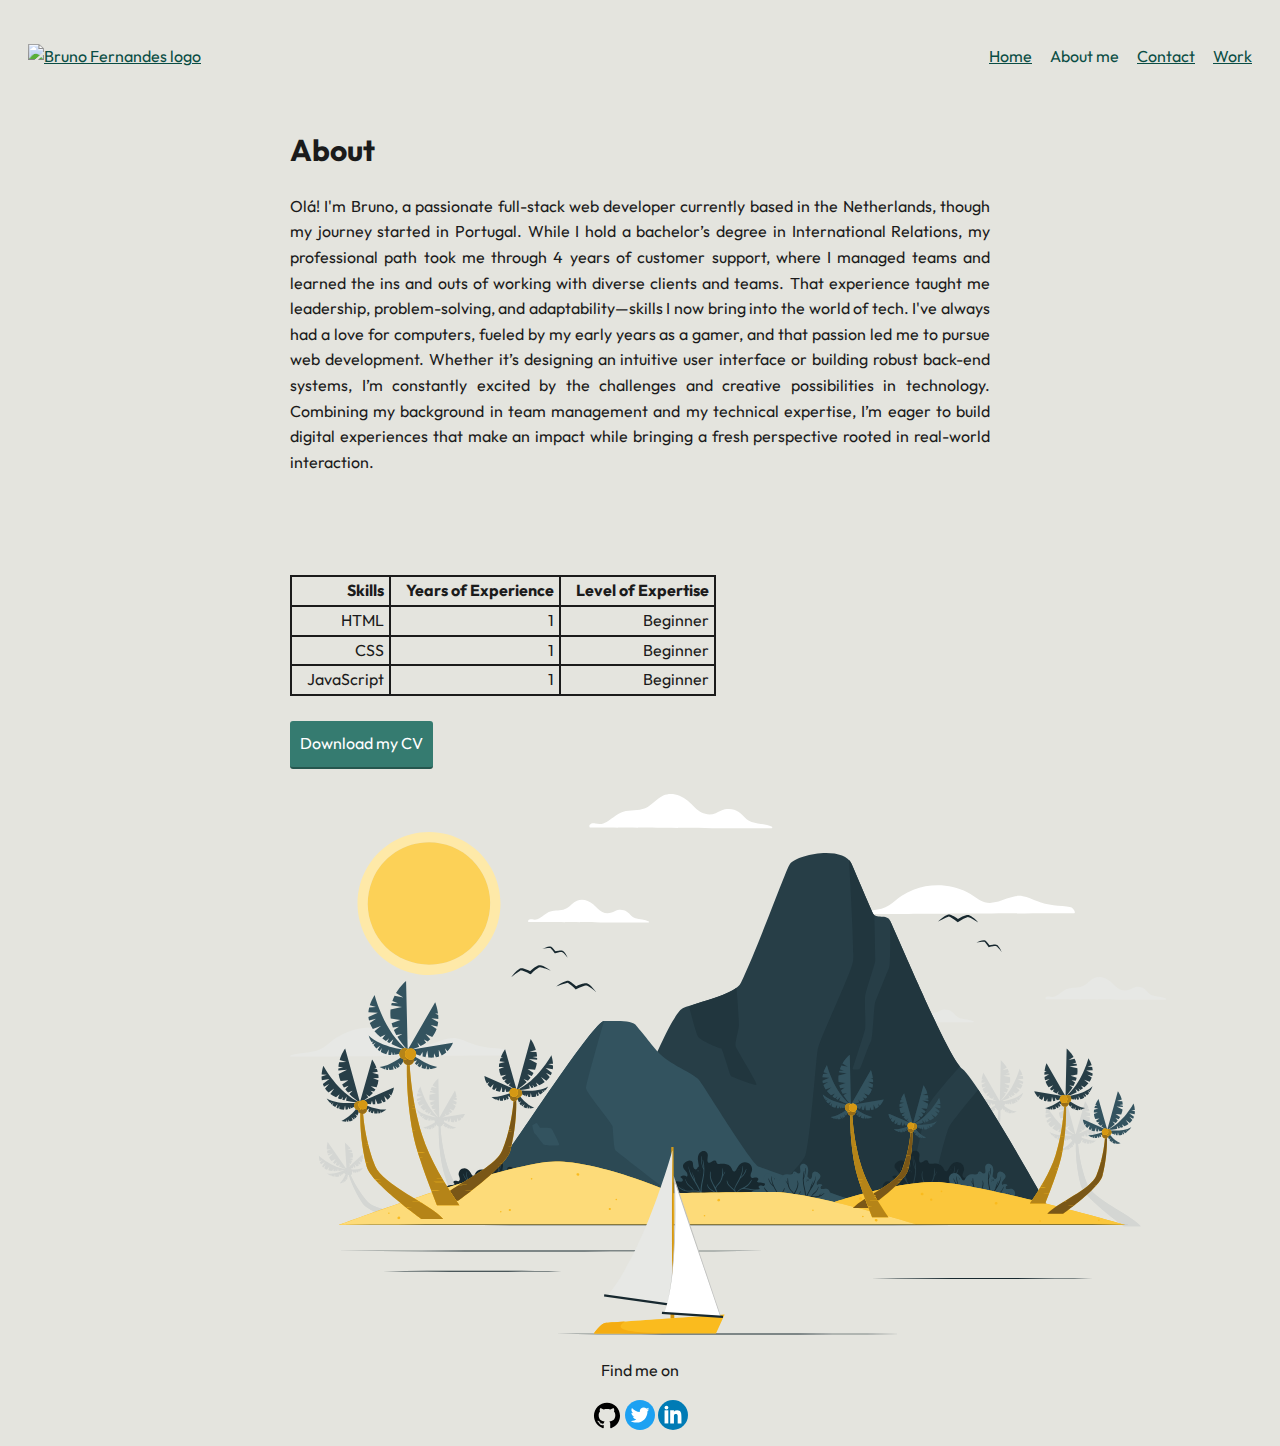
==== commit 8b08aa55: "navbar alignment, and about page editing" ====
--- a/about.html
+++ b/about.html
@@ -18,7 +18,7 @@
 
 <body>
   <header class="page-header">
-    <img src="img/bruno-logo.png" width="200" alt="Bruno Fernandes logo">
+    <a href="/index.html"><img src="img/bruno-logo.png" alt="Bruno Fernandes logo" class="page-header__item"></a>
     <nav class="main-navigation page-header__item">
       <ul role="menubar" class="navigation-list">
         <li role="presentation">
@@ -38,9 +38,25 @@
   </header>
 
   <main class="profile">
-    <h1>About</h1>
-    <p>
-      I'm a web developper from Portugal currently living in the Netherlands.
+    <h1 class="about-heading">About</h1>
+    <p class="about-text"> Olá! I'm Bruno, a passionate full-stack web developer currently based in the Netherlands,
+      though my journey
+      started in
+      Portugal. While I hold a bachelor’s degree in International Relations, my professional path took me through 4
+      years of
+      customer support, where I managed teams and learned the ins and outs of working with diverse clients and teams.
+      That
+      experience taught me leadership, problem-solving, and adaptability—skills I now bring into the world of tech.
+
+      I've always had a love for computers, fueled by my early years as a gamer, and that passion led me to pursue web
+      development. Whether it’s designing an intuitive user interface or building robust back-end systems, I’m
+      constantly
+      excited by the challenges and creative possibilities in technology.
+
+      Combining my background in team management and my technical expertise, I’m eager to build digital experiences that
+      make
+      an impact while bringing a fresh perspective rooted in real-world interaction.
+
     </p>
 
     <table>
@@ -54,17 +70,17 @@
       <tbody>
         <tr>
           <td>HTML</td>
-          <td>0</td>
+          <td>1</td>
           <td>Beginner</td>
         </tr>
         <tr>
           <td>CSS</td>
-          <td>0</td>
+          <td>1</td>
           <td>Beginner</td>
         </tr>
         <tr>
           <td>JavaScript</td>
-          <td>0</td>
+          <td>1</td>
           <td>Beginner</td>
         </tr>
       </tbody>
--- a/CSS/style.production.css
+++ b/CSS/style.production.css
@@ -0,0 +1,494 @@
+/*
+* Prefixed by https://autoprefixer.github.io
+* PostCSS: v8.4.14,
+* Autoprefixer: v10.4.7
+* Browsers: last 4 version
+*/
+
+/*
+Colors used
+
+Primary Color (ethereal ivory): #e4e4de;
+Text Color (Dark Gray): #1b1b1b;
+Secondary Color (sophisticated sage): #c4c5bA;
+ 
+
+
+*/
+
+body {
+  font-family: "Outfit", sans-serif;
+  background-color: #e4e4de;
+  color: #1b1b1b;
+  font-weight: 400;
+  font-size: 16px;
+  line-height: 1.6;
+}
+
+* {
+  -webkit-box-sizing: border-box;
+  box-sizing: border-box;
+}
+
+h1 {
+  font-size: 30px;
+  font-weight: 700;
+}
+
+h2 {
+  font-size: 24px;
+  font-weight: 700;
+}
+
+h3 {
+  font-size: 18px;
+  font-weight: 700;
+}
+
+a {
+  color: #0a4d44;
+}
+
+a:hover,
+a:focus {
+  /* No underlining when hovering over a link */
+  text-decoration: none;
+}
+
+a:visited {
+  /* visited link */
+  color: #0a4d44;
+}
+
+a:active {
+  /* selected link */
+  color: #1b1b1b;
+}
+
+.navigation-list__item--active {
+  text-decoration: none;
+}
+
+.profile__portrait {
+  float: left;
+  width: 250px;
+  height: 250px;
+  margin: 40px;
+  border-radius: 50%;
+}
+
+.page-footer {
+  clear: both;
+}
+
+.profile {
+  max-width: 700px;
+  margin: 0 auto;
+}
+
+* {
+  -webkit-box-sizing: border-box;
+  box-sizing: border-box;
+}
+
+.page-footer {
+  clear: both;
+  display: -webkit-box;
+  display: -ms-flexbox;
+  display: flex;
+  -webkit-box-orient: vertical;
+  -webkit-box-direction: normal;
+  -ms-flex-direction: column;
+  flex-direction: column;
+  text-align: center;
+}
+
+.page-header {
+  display: -webkit-box;
+  display: -ms-flexbox;
+  display: flex;
+  width: 100%;
+  padding: 20px;
+  align-items: center;
+}
+
+.page-header__item {
+  -webkit-box-flex: 0;
+  -ms-flex: 0 1 200px;
+  flex: 0 1 200px;
+  width: 200px;
+}
+
+.page-header__item:last-child {
+  -webkit-box-flex: 1;
+  -ms-flex-positive: 1;
+  flex-grow: 1;
+  text-align: right;
+}
+
+.navigation-list {
+  list-style-type: none;
+}
+
+.navigation-list li {
+  display: inline-block;
+  margin-left: 15px;
+}
+
+section {
+  margin: 20px;
+}
+
+table,
+th,
+td {
+  border: 2px solid;
+  border-collapse: collapse;
+  -webkit-padding-start: 15px;
+  padding-inline-start: 15px;
+  -webkit-padding-end: 5px;
+  padding-inline-end: 5px;
+}
+
+table {
+  text-align: right;
+}
+
+.grid {
+  display: -ms-grid;
+  display: grid;
+  -ms-grid-columns: 1fr 20px 1fr 20px 1fr;
+  grid-template-columns: 1fr 1fr 1fr;
+  grid-gap: 20px;
+}
+
+.grid__item {
+  background-color: #c4c5ba;
+}
+
+.grid__item:last-child {
+  grid-column: 3;
+  -ms-grid-column: 3;
+  grid-column-start: 3;
+  -ms-grid-column-span: 0;
+  grid-column-end: 3;
+  grid-row: 1;
+  -ms-grid-row: 1;
+  grid-row-start: 1;
+  -ms-grid-row-span: 2;
+  grid-row-end: 3;
+}
+
+.button {
+  /* overwrites browser defaults and resets the border */
+  border: none;
+  display: inline-block;
+  /* takes the font from the outer container */
+  font-family: inherit;
+  /* styles the button */
+  background-color: #357b70;
+  color: white;
+  text-decoration: none;
+  padding: 10px;
+  border-radius: 3px;
+  /* width of the border, type, color */
+  border-bottom: 2px solid rgba(0, 0, 0, 0.3);
+  -webkit-transition-duration: 0.2s;
+  -o-transition-duration: 0.2s;
+  transition-duration: 0.2s;
+  -webkit-transition-property: opacity;
+  -o-transition-property: opacity;
+  transition-property: opacity;
+}
+
+button {
+  /* overwrites browser defaults and resets the border */
+  border: none;
+  display: inline-block;
+  /* takes the font from the outer container */
+  font-family: inherit;
+  /* styles the button */
+  background-color: #357b70;
+  color: white;
+  text-decoration: none;
+  padding: 10px;
+  border-radius: 3px;
+  /* width of the border, type, color */
+  border-bottom: 2px solid rgba(0, 0, 0, 0.3);
+  -webkit-transition-duration: 0.2s;
+  -o-transition-duration: 0.2s;
+  transition-duration: 0.2s;
+  -webkit-transition-property: opacity;
+  -o-transition-property: opacity;
+  transition-property: opacity;
+}
+
+button:hover,
+button:focus,
+.button:hover,
+.button:focus {
+  /* lets the mouse appear as a hand when hovering over the button */
+  cursor: pointer;
+  /* reduces the opacity of the button to 80% */
+  opacity: 0.8;
+}
+
+.project-image {
+  display: block;
+  margin: 20px auto 10px; /* Add space above and below the image */
+  max-width: 200px; /* Set a maximum width for the images */
+  height: auto; /* Maintain aspect ratio */
+  border-radius: 8px; /* Optional: Add rounded corners */
+}
+
+.project-link {
+  display: block;
+  margin-top: 10px;
+  text-align: center;
+}
+
+.mobile-project-image {
+  display: block;
+  margin: 20px auto 10px; /* Add space above and below the image */
+  max-width: 200px; /* Set a maximum width for the images */
+  height: auto; /* Maintain aspect ratio */
+  border-radius: 8px; /* Optional: Add rounded corners */
+}
+.visual-image {
+  display: block;
+  margin-left: auto;
+  margin-right: auto;
+  width: 100%;
+  margin-top: 20px;
+  margin-bottom: 30px;
+  border-radius: 8px;
+}
+.main-sectionx-projects {
+  text-align: justify;
+  margin: 0 auto;
+  max-width: 1300px;
+}
+.image-grid {
+  display: grid;
+  grid-template-columns: repeat(2, 1fr); /* Two columns */
+  gap: 20px; /*  spacing between images */
+  justify-items: center; /* Center the images */
+  padding: 20px 0;
+}
+
+.image-item img {
+  max-width: 60%;
+  height: auto;
+  border-radius: 10px;
+  justify-content: center;
+  align-items: center;
+}
+
+.project-title a {
+  text-decoration: none; /* Removes underline */
+  color: black; /* Sets the font color to black */
+  font-weight: bold; /* Optionally, you can add bold styling */
+}
+
+/* Hover effect for h2 links */
+.project-title a:hover {
+  color: #555; /* Changes color to dark gray on hover */
+}
+
+/* Form container */
+.form-container {
+  display: flex;
+  flex-direction: column;
+  max-width: 500px;
+  margin: 0 auto; /* Center the form on the page */
+  padding: 20px;
+  background-color: #f9f9f9;
+  border: 1px solid #ddd;
+  border-radius: 8px;
+}
+
+/* Labels */
+.form-label {
+  margin-bottom: 8px;
+  font-weight: bold;
+}
+
+/* Inputs and textarea */
+.form-input,
+.form-textarea {
+  width: 100%;
+  padding: 10px;
+  margin-bottom: 15px;
+  border: 1px solid #ccc;
+  border-radius: 5px;
+  font-size: 16px;
+}
+
+/* Textarea specifically */
+.form-textarea {
+  height: 100px;
+  resize: none;
+}
+
+/* Submit button */
+.form-submit {
+  background-color: #357b70;
+  color: white;
+  padding: 10px 15px;
+  font-size: 16px;
+  border: none;
+  border-radius: 5px;
+  cursor: pointer;
+  transition: background-color 0.3s;
+}
+
+.form-submit:hover {
+  background-color: #285d55;
+}
+
+/* Main contact section */
+.contact-main {
+  text-align: center;
+  margin: 20px auto;
+  max-width: 600px; /* Adjust max-width to fit content nicely */
+}
+
+/* Contact details */
+.contact-details {
+  margin-bottom: 20px;
+}
+
+.contact-details a {
+  color: #357b70;
+  text-decoration: none;
+}
+
+.contact-details a:hover {
+  text-decoration: underline;
+}
+
+/* Contact link */
+.contact-link {
+  display: inline-block;
+  margin-top: 20px;
+  font-size: 16px;
+  color: #357b70;
+  text-decoration: none;
+}
+
+.contact-link:hover {
+  text-decoration: underline;
+}
+
+.about-text {
+  text-align: justify;
+  margin-bottom: 100px;
+}
+
+@-webkit-keyframes color-change {
+  0% {
+    fill: #fcd157;
+  }
+  50% {
+    fill: #ff9e16;
+  }
+  100% {
+    fill: #f76414;
+  }
+}
+
+@keyframes color-change {
+  0% {
+    fill: #fcd157;
+  }
+  50% {
+    fill: #ff9e16;
+  }
+  100% {
+    fill: #f76414;
+  }
+}
+
+.sun {
+  -webkit-animation: 4s color-change infinite alternate linear;
+  animation: 4s color-change infinite alternate linear;
+}
+
+@keyframes color-change {
+  0% {
+    fill: #fcd157;
+  }
+  50% {
+    fill: #ff9e16;
+  }
+  100% {
+    fill: #f76414;
+  }
+}
+
+@-webkit-keyframes cloud-move {
+  from {
+    -webkit-transform: translate(0, 50px);
+    transform: translate(0, 50px);
+  }
+  to {
+    -webkit-transform: translate(200px, 50px);
+    transform: translate(200px, 50px);
+  }
+}
+
+@keyframes cloud-move {
+  from {
+    -webkit-transform: translate(0, 50px);
+    transform: translate(0, 50px);
+  }
+  to {
+    -webkit-transform: translate(200px, 50px);
+    transform: translate(200px, 50px);
+  }
+}
+
+.cloud-front {
+  -webkit-animation: 30s cloud-move infinite alternate linear;
+  animation: 30s cloud-move infinite alternate linear;
+}
+
+@media all and (max-width: 500px) {
+  .grid {
+    -ms-grid-columns: 1fr;
+    grid-template-columns: 1fr;
+    grid-gap: 10px;
+  }
+  .grid__item:last-child {
+    grid-column: auto / auto;
+    grid-row: auto / auto;
+  }
+  h1 {
+    font-size: 22px;
+  }
+}
+
+@media all and (max-width: 500px) {
+  .grid {
+    -ms-grid-columns: 1fr;
+    grid-template-columns: 1fr;
+  }
+}
+@media all and (min-width: 500px) and (max-width: 750px) {
+  .grid {
+    -ms-grid-columns: 1fr 10px 1fr;
+    grid-template-columns: 1fr 1fr;
+  }
+}
+@media all and (max-width: 750px) {
+  .grid {
+    grid-gap: 10px;
+  }
+  .grid__item:last-child {
+    grid-column: auto / auto;
+    grid-row: auto / auto;
+  }
+  h1 {
+    font-size: 22px;
+  }
+}
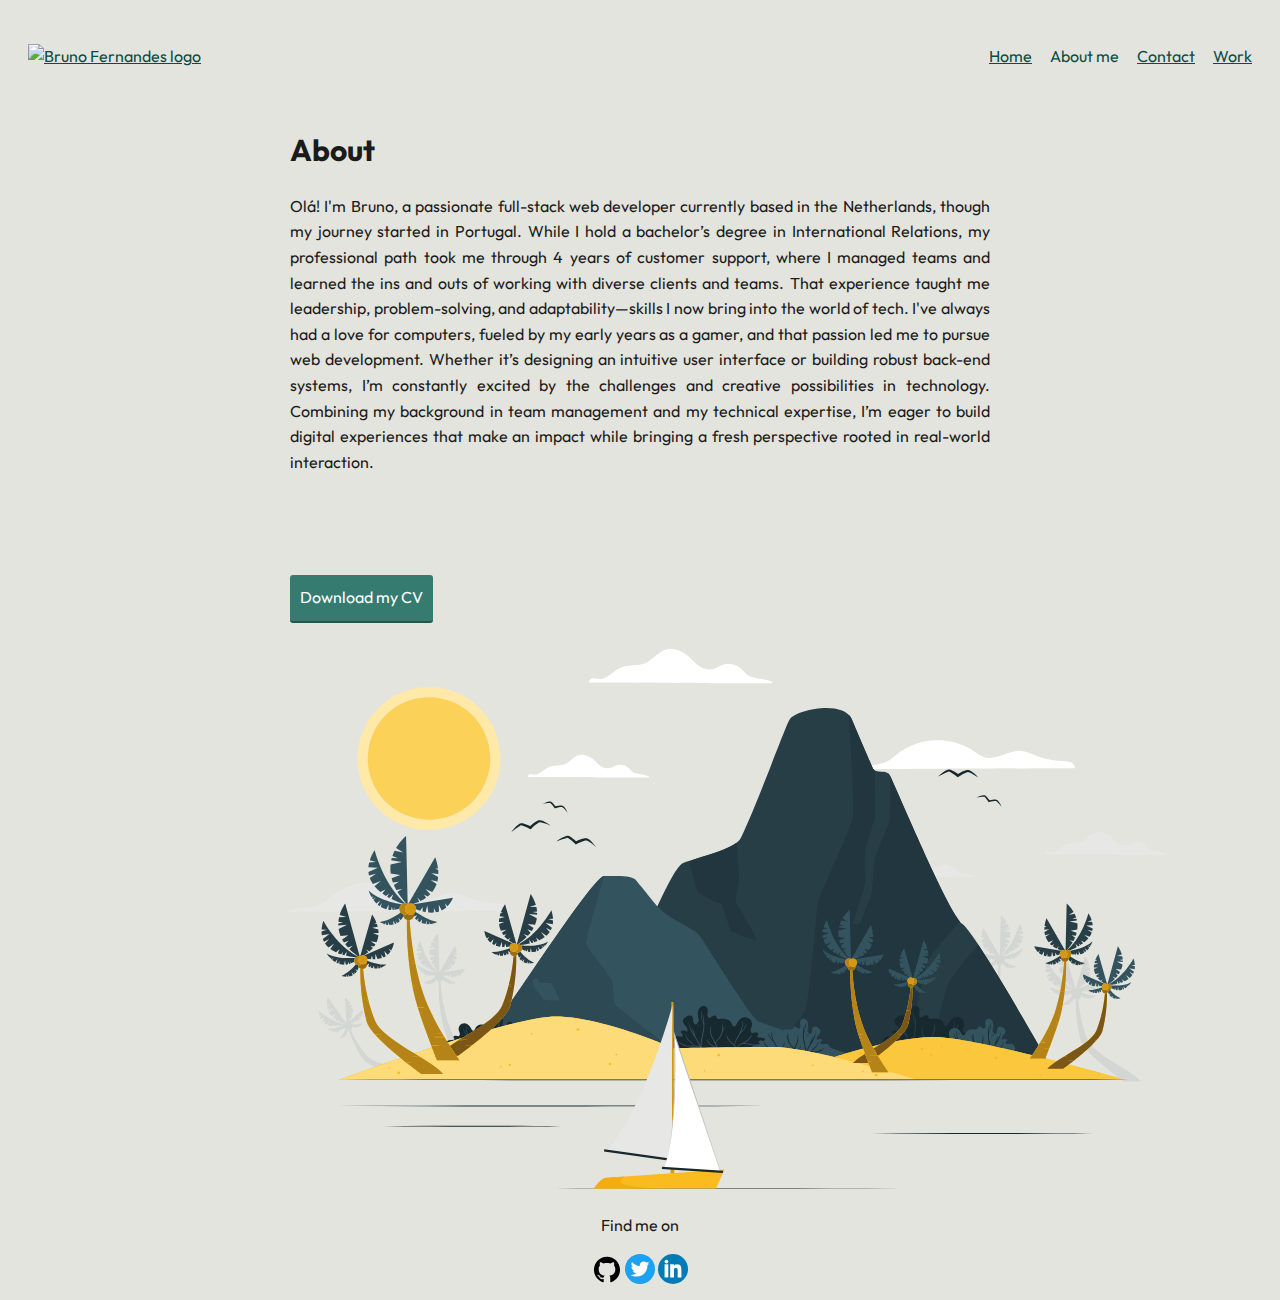
==== commit 2abeb691: "resume, and case studies commit" ====
--- a/about.html
+++ b/about.html
@@ -58,34 +58,6 @@
       an impact while bringing a fresh perspective rooted in real-world interaction.
 
     </p>
-
-    <table>
-      <thead>
-        <tr>
-          <th>Skills</th>
-          <th>Years of Experience</th>
-          <th>Level of Expertise</th>
-        </tr>
-      </thead>
-      <tbody>
-        <tr>
-          <td>HTML</td>
-          <td>1</td>
-          <td>Beginner</td>
-        </tr>
-        <tr>
-          <td>CSS</td>
-          <td>1</td>
-          <td>Beginner</td>
-        </tr>
-        <tr>
-          <td>JavaScript</td>
-          <td>1</td>
-          <td>Beginner</td>
-        </tr>
-      </tbody>
-    </table>
-    <br>
     <a href="files/cv.pdf" class="button" download>Download my CV</a>
     <br>
     <br>
@@ -3253,9 +3225,9 @@
   <footer class="page-footer">
     <p>Find me on</p>
     <div class="social media">
-      <a href="https://github.com/"><img src="img/github_logo.svg" alt="Github"></a>
-      <a href="https://twitter.com/"><img src="img/twitter_logo.svg" alt="Twitter"></a>
-      <a href="https://Linkedin.com/"><img src="img/linkedin_logo.svg" alt="LinkedIn"></a>
+      <a href="https://github.com/penathecreative"><img src="img/github_logo.svg" alt="Github"></a>
+      <a href="https://x.com/bmvpfernandes"><img src="img/twitter_logo.svg" alt="Twitter"></a>
+      <a href="https://www.linkedin.com/in/brunomvfernandes"><img src="img/linkedin_logo.svg" alt="LinkedIn"></a>
     </div>
   </footer>
   <script src="js/tota11y.min.js"></script>
--- a/CSS/style.production.css
+++ b/CSS/style.production.css
@@ -137,21 +137,6 @@
 
 section {
   margin: 20px;
-}
-
-table,
-th,
-td {
-  border: 2px solid;
-  border-collapse: collapse;
-  -webkit-padding-start: 15px;
-  padding-inline-start: 15px;
-  -webkit-padding-end: 5px;
-  padding-inline-end: 5px;
-}
-
-table {
-  text-align: right;
 }
 
 .grid {
@@ -385,6 +370,70 @@
   margin-bottom: 100px;
 }
 
+/* Container for the Overview Section */
+.overview-section {
+  display: flex; /* Align text and image in a row */
+  align-items: flex-start; /* Align items at the top */
+  gap: 20px; /* Space between the text and the image */
+  margin-top: 20px;
+}
+
+/* Text Section */
+.overview-text {
+  flex: 2; /* Allow the text to take up more space */
+  line-height: 1.6; /* Improve readability */
+}
+
+/* Server-Side Section */
+.server-side-container {
+  display: flex;
+  align-items: flex-start; /* Align text and image at the top */
+  gap: 20px; /* Space between image and text */
+  margin-top: 20px;
+  margin-bottom: 40px;
+}
+.approach-server-image {
+  flex-shrink: 0;
+  width: 400px; /* Fixed width for consistent sizing */
+  height: auto; /* Maintain aspect ratio */
+  border-radius: 8px; /* Optional: Rounded corners */
+  box-shadow: 0 4px 8px rgba(0, 0, 0, 0.1); /* Optional: Subtle shadow */
+}
+
+/* General Styling for the Overview Section */
+.overview-container {
+  line-height: 1.6; /* Improves readability */
+  overflow: hidden; /* Clears float, ensuring container height adjusts */
+}
+
+.overview-image {
+  float: right; /* Moves image to the right */
+  margin-left: 70px; /* Adds space between the image and the text */
+  margin-bottom: 10px; /* Adds space below the image */
+  width: 500px; /* Adjust width of the image */
+  height: auto; /* Maintain aspect ratio */
+  box-shadow: 0 4px 8px rgba(0, 0, 0, 0.1); /* Optional: Subtle shadow */
+  border-radius: 8px; /* Optional: Rounded corners */
+}
+
+/* Client-Side Images Container */
+.approach-client-container {
+  display: flex; /* Arrange items in a row */
+  gap: 20px; /* Add space between the images */
+  justify-content: center; /* Center the images horizontally */
+  align-items: center; /* Align the images vertically */
+  margin-top: 20px; /* Add space above the container */
+}
+
+/* Individual Images */
+.approach-client-image {
+  width: 600px; /* Set consistent image width */
+  height: auto; /* Maintain aspect ratio */
+  border-radius: 8px; /* Optional: Rounded corners */
+  box-shadow: 0 4px 8px rgba(0, 0, 0, 0.1); /* Optional: Subtle shadow */
+  object-fit: cover; /* Ensures the image fits nicely in its container */
+}
+
 @-webkit-keyframes color-change {
   0% {
     fill: #fcd157;
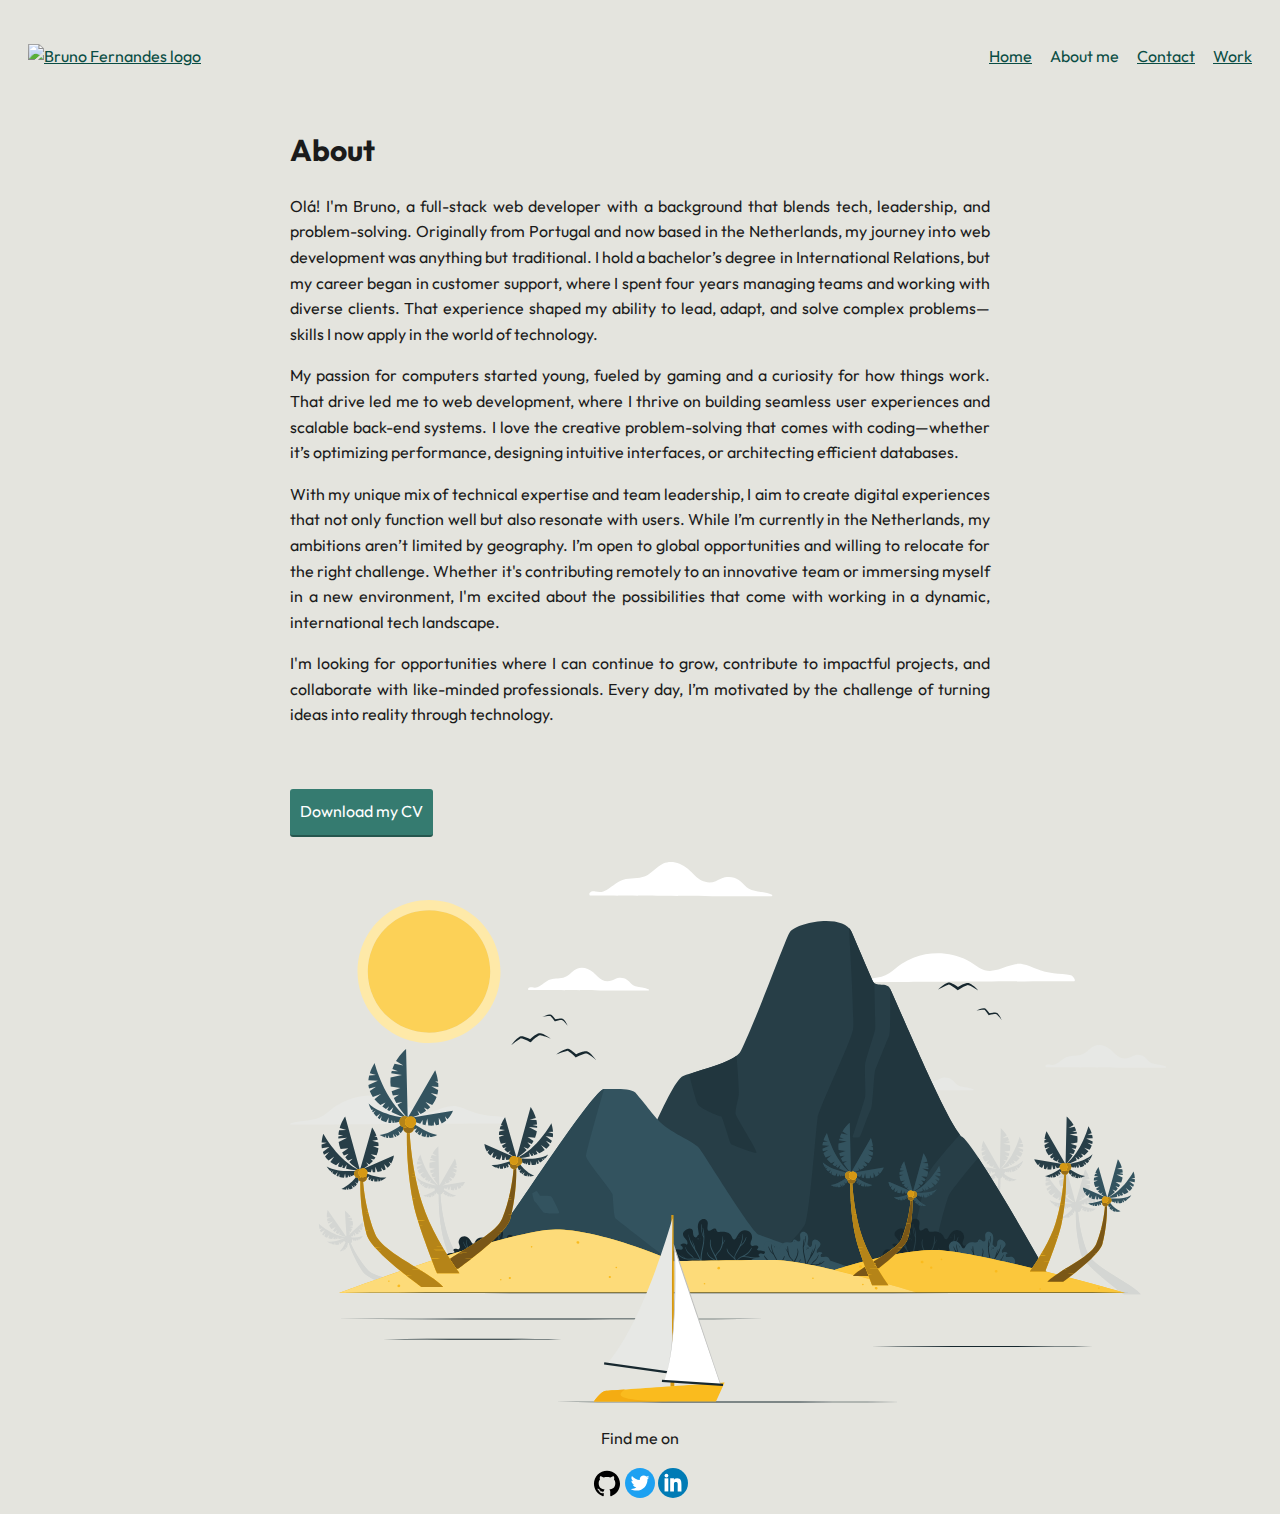
==== commit 1bd75a5d: "contact, and about page modifications commit" ====
--- a/about.html
+++ b/about.html
@@ -39,26 +39,38 @@
 
   <main class="profile">
     <h1 class="about-heading">About</h1>
-    <p class="about-text"> Olá! I'm Bruno, a passionate full-stack web developer currently based in the Netherlands,
-      though my journey
-      started in
-      Portugal. While I hold a bachelor’s degree in International Relations, my professional path took me through 4
-      years of
-      customer support, where I managed teams and learned the ins and outs of working with diverse clients and teams.
-      That
-      experience taught me leadership, problem-solving, and adaptability—skills I now bring into the world of tech.
+    <p class="about-text">
+      Olá! I'm Bruno, a full-stack web developer with a background that blends tech, leadership, and problem-solving.
+      Originally from Portugal and now based in the Netherlands, my journey into web development was anything but
+      traditional. I hold a bachelor’s degree in International Relations, but my career began in customer support,
+      where I spent four years managing teams and working with diverse clients. That experience shaped my ability to
+      lead, adapt, and solve complex problems—skills I now apply in the world of technology.
+    </p>
 
-      I've always had a love for computers, fueled by my early years as a gamer, and that passion led me to pursue web
-      development. Whether it’s designing an intuitive user interface or building robust back-end systems, I’m
-      constantly
-      excited by the challenges and creative possibilities in technology.
+    <p class="about-text">
+      My passion for computers started young, fueled by gaming and a curiosity for how things work. That drive led me
+      to web development, where I thrive on building seamless user experiences and scalable back-end systems. I love the
+      creative problem-solving that comes with coding—whether it’s optimizing performance, designing intuitive
+      interfaces,
+      or architecting efficient databases.
+    </p>
 
-      Combining my background in team management and my technical expertise, I’m eager to build digital experiences that
-      make
-      an impact while bringing a fresh perspective rooted in real-world interaction.
+    <p class="about-text">
+      With my unique mix of technical expertise and team leadership, I aim to create digital experiences that not only
+      function well but also resonate with users. While I’m currently in the Netherlands, my ambitions aren’t limited
+      by geography. I’m open to global opportunities and willing to relocate for the right challenge. Whether it's
+      contributing remotely to an innovative team or immersing myself in a new environment, I'm excited about the
+      possibilities that come with working in a dynamic, international tech landscape.
+    </p>
 
+    <p class="about-text">
+      I'm looking for opportunities where I can continue to grow, contribute to impactful projects, and collaborate
+      with like-minded professionals. Every day, I’m motivated by the challenge of turning ideas into reality through
+      technology.
     </p>
-    <a href="files/cv.pdf" class="button" download>Download my CV</a>
+    <br>
+    <br>
+    <a href="./files/bruno-resume.pdf" class="button" download>Download my CV</a>
     <br>
     <br>
     <xml version="1.0" encoding="UTF-8" standalone="no">
--- a/CSS/style.production.css
+++ b/CSS/style.production.css
@@ -365,9 +365,31 @@
   text-decoration: underline;
 }
 
+.detail-icon {
+  font-size: 1.2rem;
+  margin-right: 5px;
+  color: #c4c5ba; /* Sophisticated Sage */
+}
+
+.location-text {
+  font-weight: bold;
+  color: #1b1b1b; /* Dark Gray for contrast */
+  background-color: #e4e4de; /* Ethereal Ivory for a soft highlight */
+  padding: 3px 8px;
+  border-radius: 5px;
+  letter-spacing: 0.5px;
+  transition: all 0.3s ease-in-out;
+}
+
+.location-text:hover {
+  background-color: #c4c5ba; /* Sage on hover */
+  color: #1b1b1b; /* Keep the contrast strong */
+  box-shadow: 0 2px 5px rgba(0, 0, 0, 0.2); /* Subtle lift effect */
+}
+
 .about-text {
   text-align: justify;
-  margin-bottom: 100px;
+  margin-bottom: 10px;
 }
 
 /* Container for the Overview Section */
